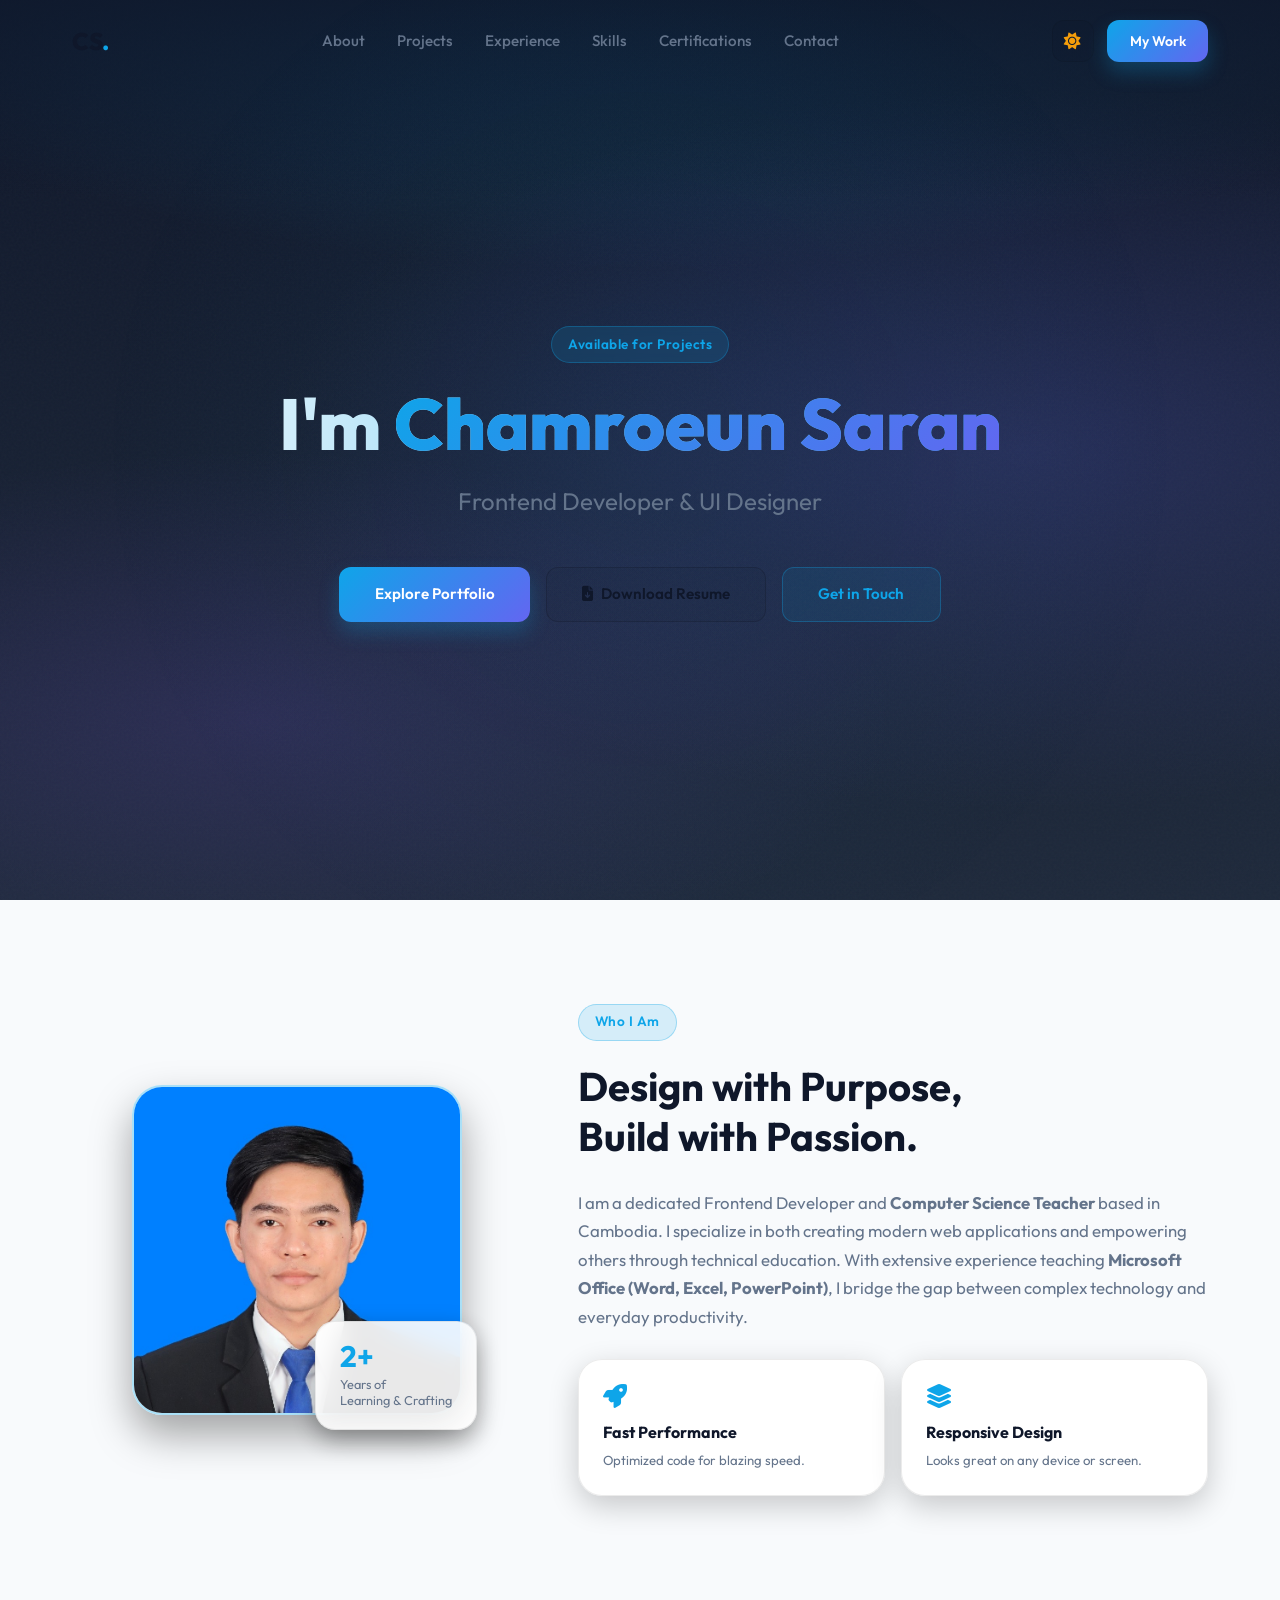
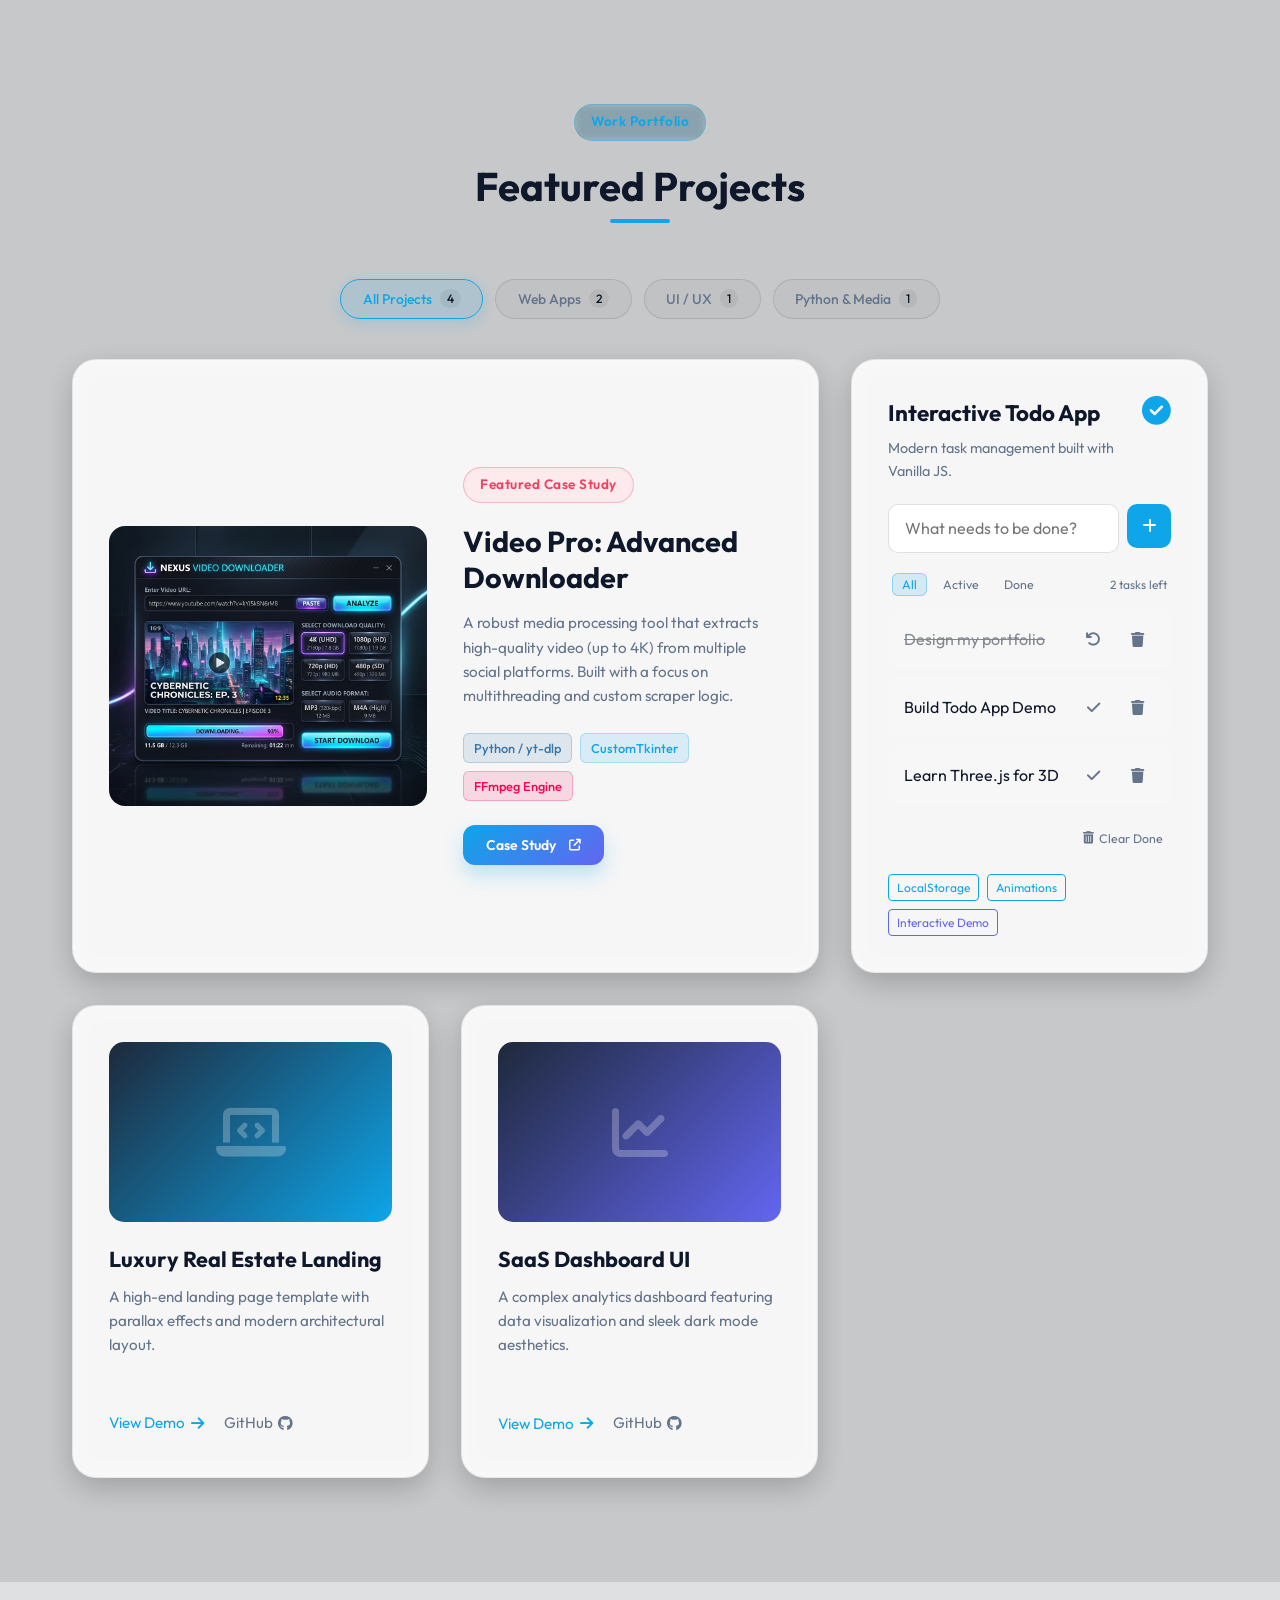
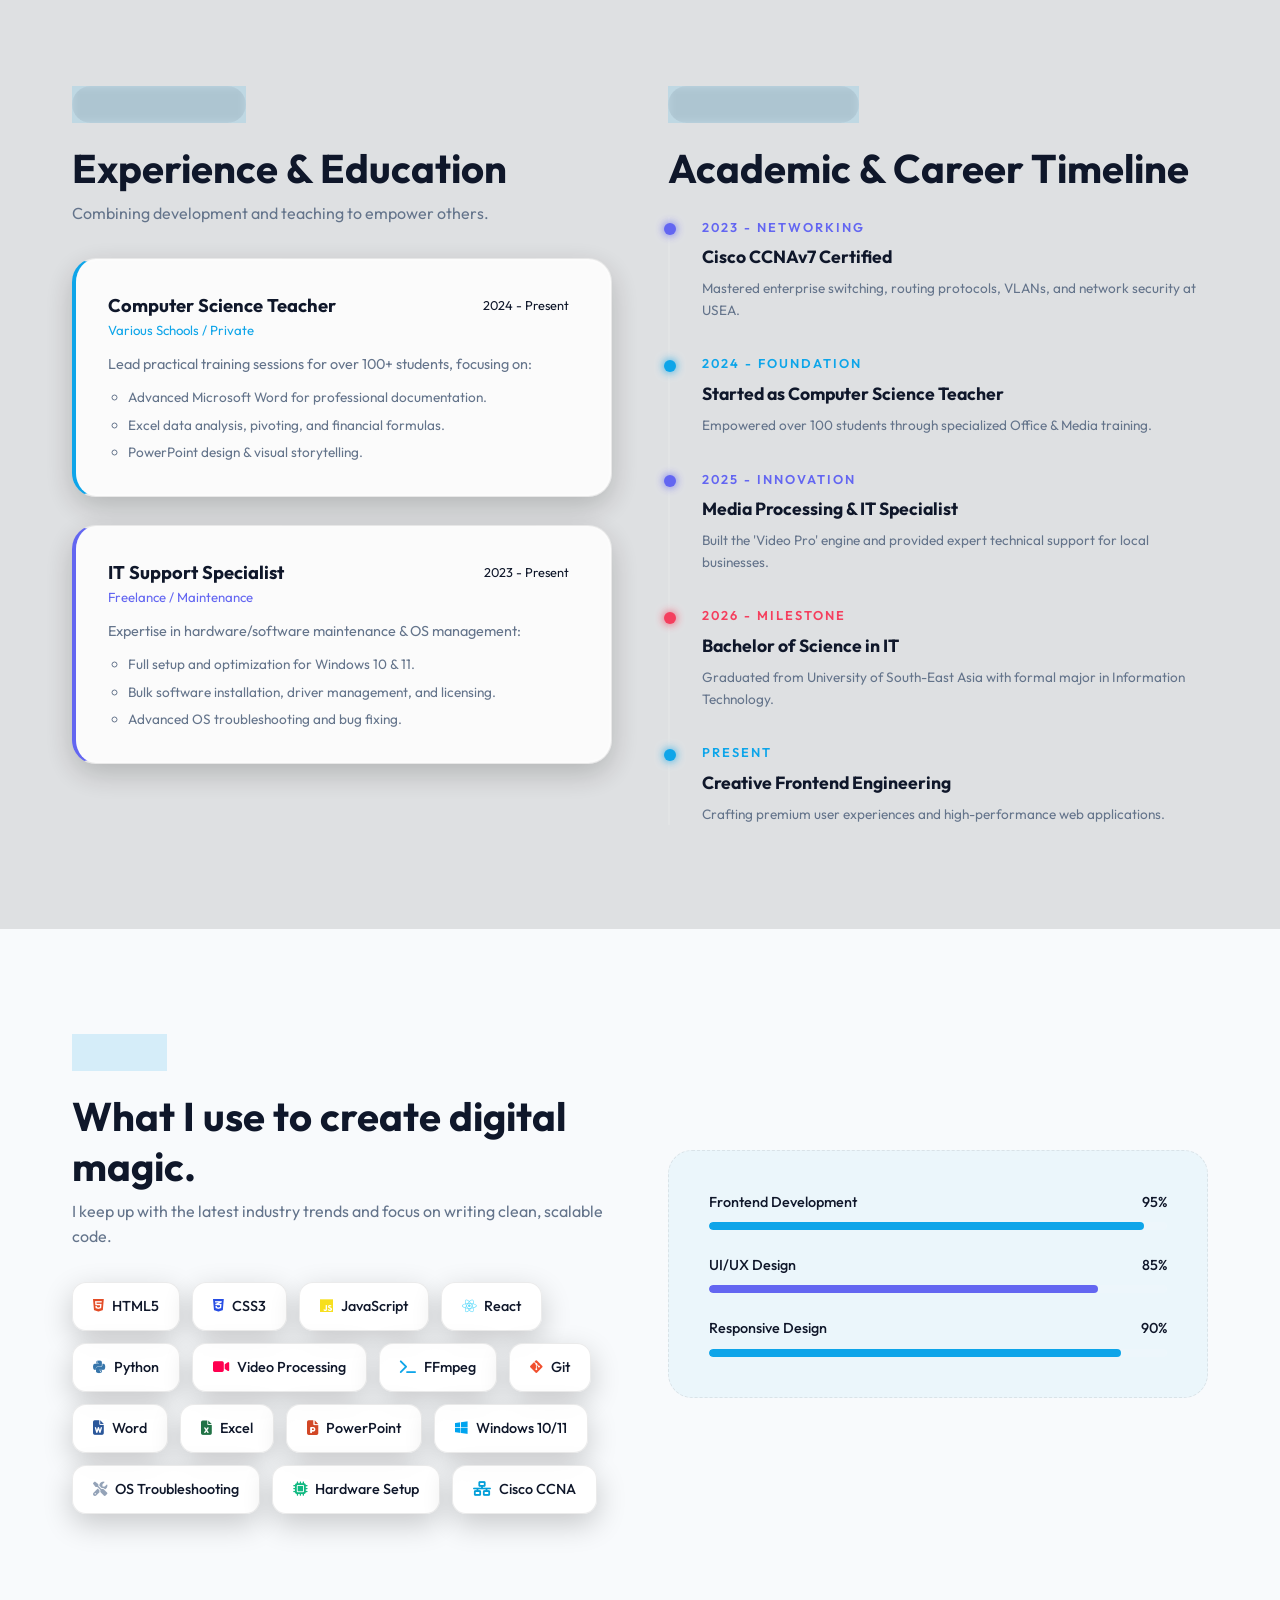
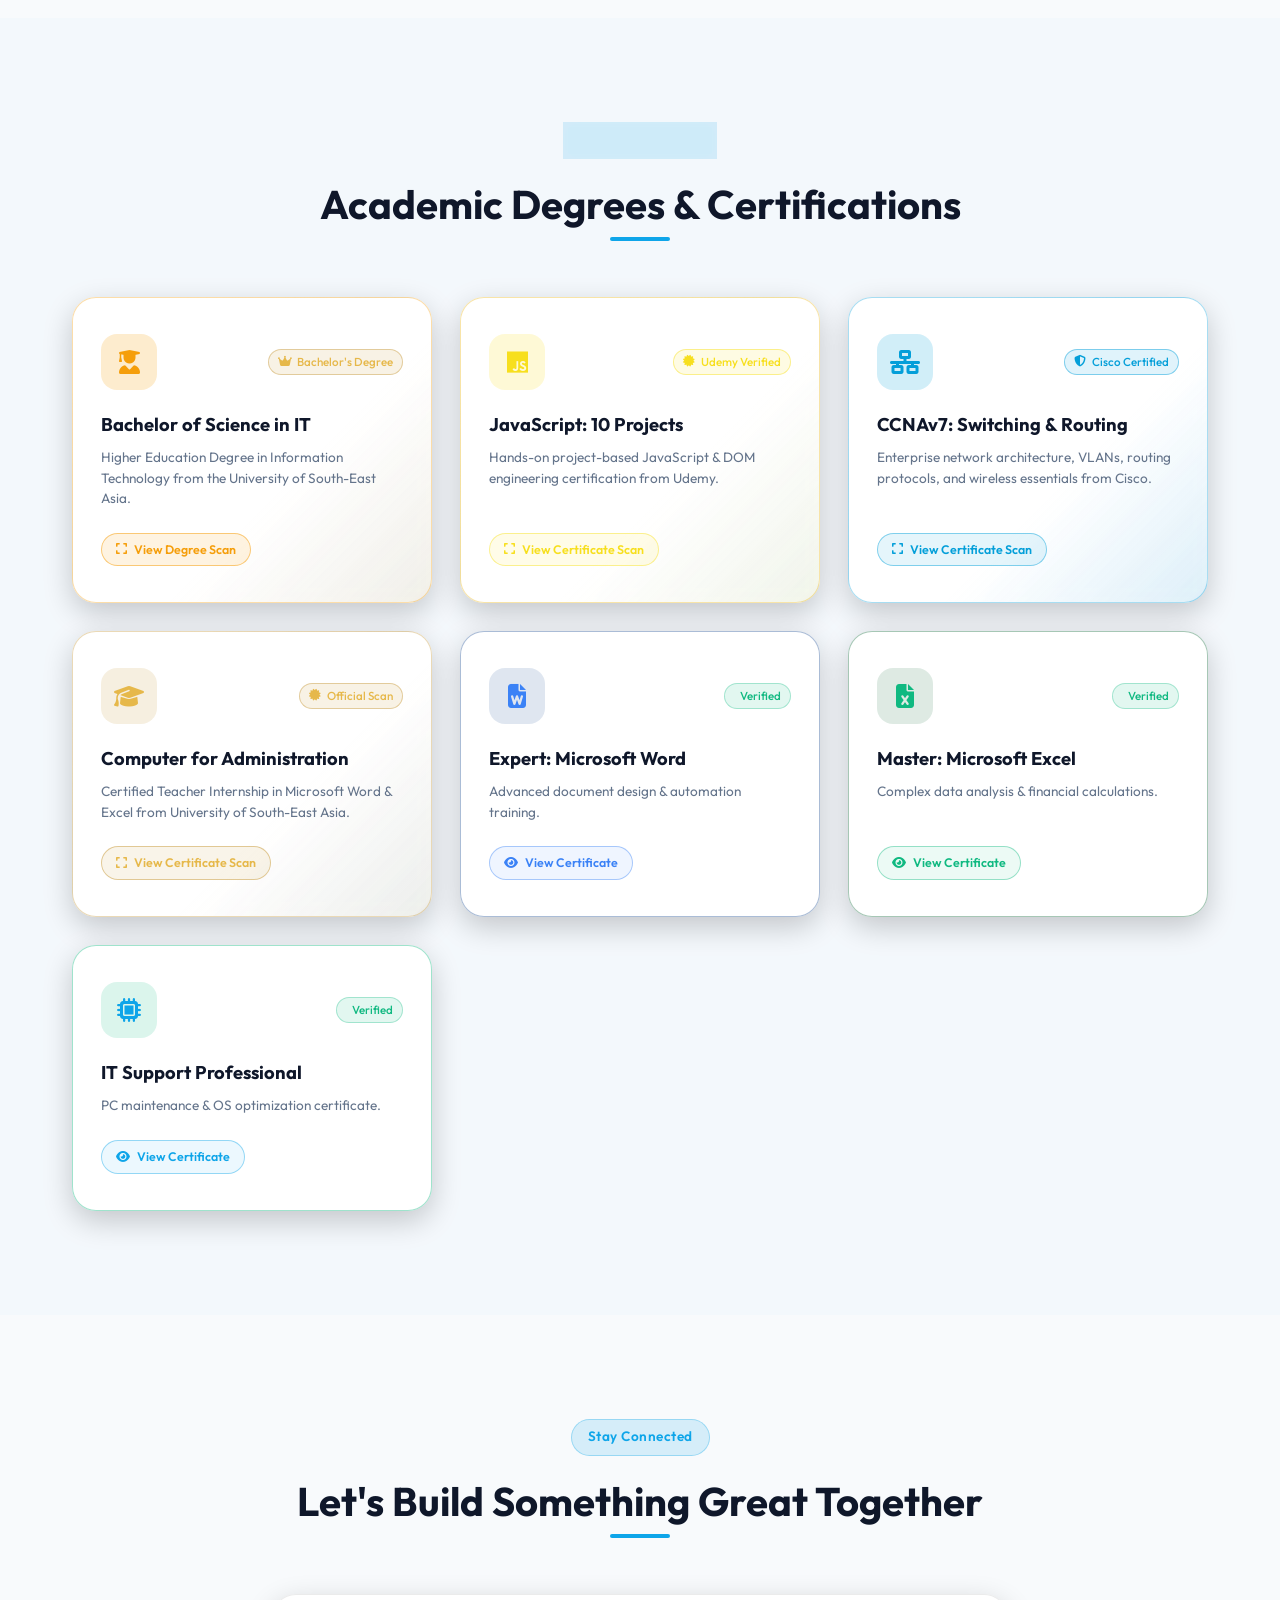
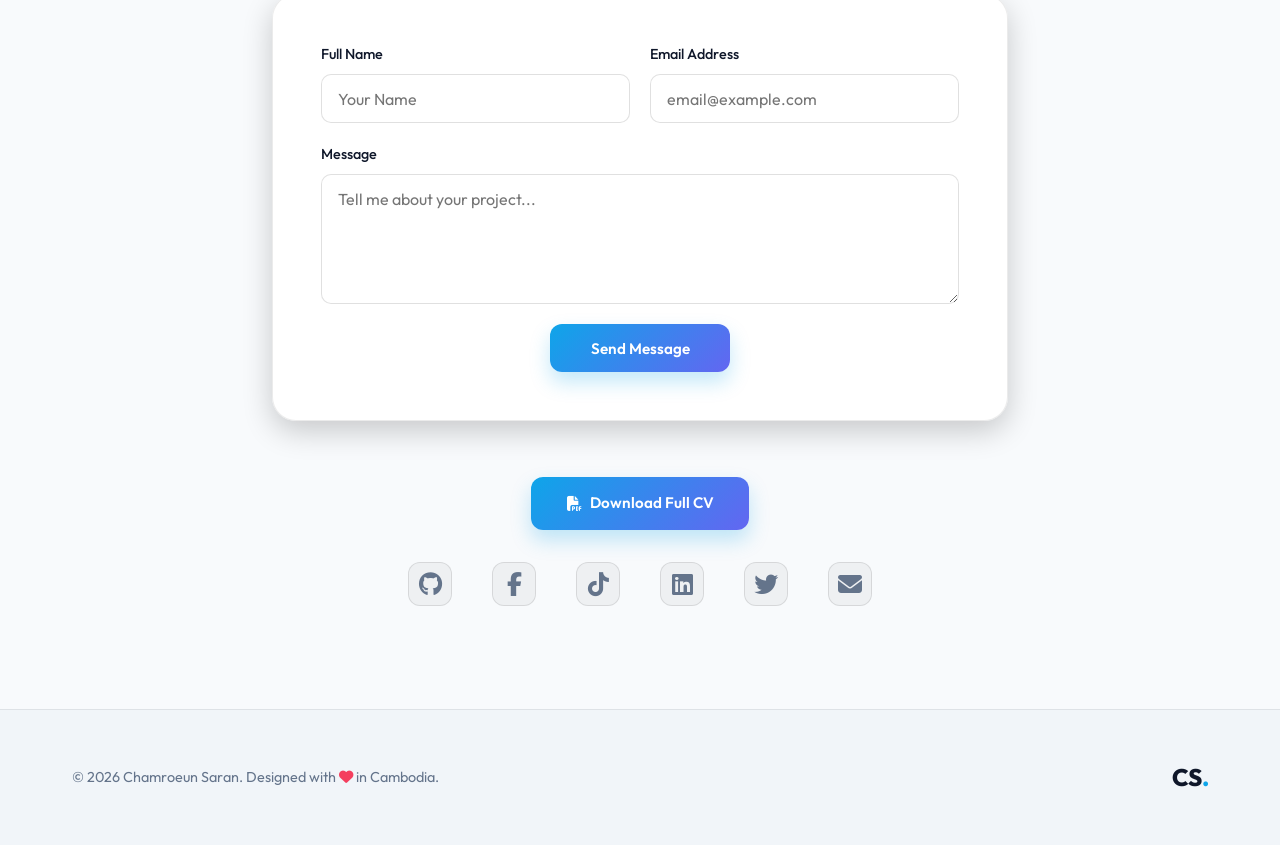
==== index.html @ 498621a0 "Add TikTok profile link and brand neon hover effects" ====
<!DOCTYPE html>
<html lang="en">
<head>
  <meta charset="UTF-8">
  <meta name="viewport" content="width=device-width, initial-scale=1.0, viewport-fit=cover">
  <title>Chamroeun Saran | Portfolio & Creative Developer</title>
  <meta name="description" content="Portfolio of Chamroeun Saran, a creative frontend developer specializing in modern web design and interactive experiences.">
  
  <!-- Font -->
  <link rel="preconnect" href="https://fonts.googleapis.com">
  <link rel="preconnect" href="https://fonts.gstatic.com" crossorigin>
  <link href="https://fonts.googleapis.com/css2?family=Outfit:wght@300;400;500;600;700;800&display=swap" rel="stylesheet">
  
  <!-- Icons -->
  <link rel="stylesheet" href="https://cdnjs.cloudflare.com/ajax/libs/font-awesome/6.5.1/css/all.min.css">
  
  <!-- Custom Styles -->
  <link rel="stylesheet" href="assets/css/index.css">
</head>
<body>

  <!-- NAVIGATION -->
  <nav id="navbar">
    <div class="container nav-content">
      <a href="#" class="logo">CS<span class="text-primary">.</span></a>
      <div class="nav-links" id="nav-links">
        <a href="#about" class="nav-item">About</a>
        <a href="#projects" class="nav-item">Projects</a>
        <a href="#experience" class="nav-item">Experience</a>
        <a href="#skills" class="nav-item">Skills</a>
        <a href="#certifications" class="nav-item">Certifications</a>
        <a href="#contact" class="nav-item">Contact</a>
        <a href="#projects" class="btn-primary mobile-cta-btn">My Work</a>
      </div>
      <div class="nav-actions">
        <button class="theme-toggle" id="theme-toggle" aria-label="Toggle light or dark theme" title="Toggle theme">
          <i class="fas fa-moon" id="theme-icon"></i>
        </button>
        <a href="#projects" class="btn-primary desktop-cta-btn">My Work</a>
        <button class="menu-toggle" id="menu-toggle" aria-label="Toggle navigation menu" aria-expanded="false">
          <span class="hamburger-line"></span>
          <span class="hamburger-line"></span>
          <span class="hamburger-line"></span>
        </button>
      </div>
    </div>
  </nav>
  <div class="nav-backdrop" id="nav-backdrop"></div>

  <!-- HERO SECTION -->
  <header id="home">
    <div class="hero-bg"></div>
    <div class="container hero-content">
      <span class="badge">Available for Projects</span>
      <h1>I'm <span class="gradient-text">Chamroeun Saran</span></h1>
      <p class="typing-text">Frontend Developer & <span id="changing-text">UI Designer</span></p>
      <div class="hero-buttons">
        <a href="#projects" class="btn-primary">Explore Portfolio</a>
        <a href="assets/docs/resume.pdf" download class="btn-primary btn-outline"><i class="fas fa-file-download"></i> Download Resume</a>
        <a href="#contact" class="btn-primary btn-ghost">Get in Touch</a>
      </div>
    </div>
  </header>

  <!-- ABOUT SECTION -->
  <section id="about" class="section">
    <div class="container about-grid">
      <div class="about-avatar-wrap">
        <div class="avatar-card">
          <img src="assets/images/profile/profile_avatar.jpg" alt="Chamroeun Saran - Creative Frontend Developer" class="avatar-img" onerror="this.src='assets/images/profile/profile_avatar.png'; this.onerror=function(){this.style.display='none'; document.getElementById('initials-fallback').style.display='flex';};">
          <div id="initials-fallback" class="avatar initials-avatar" style="display: none;">CS</div>
        </div>
        <div class="about-stat-badge">
            <h4 class="counter" data-target="2">2+</h4>
            <p>Years of<br>Learning & Crafting</p>
        </div>
      </div>
      <div class="about-info">
        <span class="badge">Who I Am</span>
        <h2 class="section-title section-title-left">Design with Purpose,<br>Build with Passion.</h2>
        <p class="about-desc">
          I am a dedicated Frontend Developer and <strong>Computer Science Teacher</strong> based in Cambodia. I specialize in both creating modern web applications and empowering others through technical education. With extensive experience teaching <strong>Microsoft Office (Word, Excel, PowerPoint)</strong>, I bridge the gap between complex technology and everyday productivity.
        </p>
        <div class="about-features-grid">
           <div class="glass-card feature-card">
              <i class="fas fa-rocket"></i>
              <h4>Fast Performance</h4>
              <p>Optimized code for blazing speed.</p>
           </div>
           <div class="glass-card feature-card">
              <i class="fas fa-layer-group"></i>
              <h4>Responsive Design</h4>
              <p>Looks great on any device or screen.</p>
           </div>
        </div>
      </div>
    </div>
  </section>

  <!-- PROJECTS SECTION -->
  <section id="projects" class="section section-dark">
    <div class="container">
      <div class="section-header">
        <span class="badge">Work Portfolio</span>
        <h2 class="section-title">Featured Projects</h2>
        <div class="section-line"></div>
      </div>

      <!-- Project Category Filters -->
      <div class="project-filters">
        <button class="filter-btn active" data-filter="all">All Projects <span class="filter-count">4</span></button>
        <button class="filter-btn" data-filter="web">Web Apps <span class="filter-count">2</span></button>
        <button class="filter-btn" data-filter="ui">UI / UX <span class="filter-count">1</span></button>
        <button class="filter-btn" data-filter="python">Python & Media <span class="filter-count">1</span></button>
      </div>
      
      <div class="grid" id="projects-grid">
        <!-- Video Downloader Project (FEATURED) -->
        <div class="glass-card featured-project" data-category="python">
          <div class="featured-project-img">
             <img src="assets/images/projects/video_downloader_mockup_1775306873596.png" alt="Video Pro Downloader Mockup">
          </div>
          <div class="featured-project-content">
            <span class="badge badge-case-study">Featured Case Study</span>
            <h3>Video Pro: Advanced Downloader</h3>
            <p class="project-desc">A robust media processing tool that extracts high-quality video (up to 4K) from multiple social platforms. Built with a focus on multithreading and custom scraper logic.</p>
            <div class="project-tags">
              <span class="tag tag-python">Python / yt-dlp</span>
              <span class="tag tag-ui">CustomTkinter</span>
              <span class="tag tag-ffmpeg">FFmpeg Engine</span>
            </div>
            <button class="btn-primary btn-sm open-modal-btn" data-modal="video-pro-modal">
              Case Study <i class="fas fa-arrow-up-right-from-square" style="font-size: 0.75rem; margin-left: 0.35rem;"></i>
            </button>
          </div>
        </div>

        <!-- Interactive Todo Project -->
        <div class="glass-card" id="todo-app-card" data-category="web">
          <div style="display: flex; justify-content: space-between; align-items: flex-start; margin-bottom: 1.25rem; gap: 1rem;">
            <div>
              <h3 style="font-size: 1.4rem; margin-bottom: 0.35rem;">Interactive Todo App</h3>
              <p style="color: var(--text-muted); font-size: 0.9rem;">Modern task management built with Vanilla JS.</p>
            </div>
            <i class="fas fa-check-circle" style="font-size: 1.8rem; color: var(--primary); flex-shrink: 0;"></i>
          </div>
          
          <!-- Todo App Internal -->
          <div class="todo-container">
            <div class="todo-header">
              <input type="text" id="todo-input" class="todo-input" placeholder="What needs to be done?">
              <button id="todo-add" class="todo-add" aria-label="Add task"><i class="fas fa-plus"></i></button>
            </div>
            
            <!-- Todo Filter Pills & Count -->
            <div class="todo-filter-bar">
              <div class="todo-filter-pills">
                <button class="todo-filter-btn active" data-todo-filter="all">All</button>
                <button class="todo-filter-btn" data-todo-filter="active">Active</button>
                <button class="todo-filter-btn" data-todo-filter="completed">Done</button>
              </div>
              <span id="todo-count" class="todo-count">0 left</span>
            </div>

            <ul id="todo-list" class="todo-list">
              <!-- JS will populate -->
            </ul>

            <div class="todo-footer">
              <button id="todo-clear-completed" class="todo-clear-btn" aria-label="Clear completed tasks">
                <i class="fas fa-trash-can"></i> Clear Done
              </button>
            </div>
          </div>
          
          <div style="margin-top: 1.5rem; display: flex; gap: 0.5rem; flex-wrap: wrap;">
            <span style="font-size: 0.75rem; color: var(--primary); border: 1px solid var(--primary); padding: 3px 8px; border-radius: 4px;">LocalStorage</span>
            <span style="font-size: 0.75rem; color: var(--primary); border: 1px solid var(--primary); padding: 3px 8px; border-radius: 4px;">Animations</span>
            <span style="font-size: 0.75rem; color: var(--secondary); border: 1px solid var(--secondary); padding: 3px 8px; border-radius: 4px;">Interactive Demo</span>
          </div>
        </div>

        <!-- Static Landing Page Project -->
        <div class="glass-card project-card" data-category="web">
          <div class="project-card-banner" style="background: linear-gradient(135deg, #1e293b, #0ea5e9);">
             <i class="fas fa-laptop-code"></i>
          </div>
          <h3>Luxury Real Estate Landing</h3>
          <p class="project-desc" style="flex-grow: 1;">A high-end landing page template with parallax effects and modern architectural layout.</p>
          <div class="project-card-actions">
            <a href="real-estate.html" class="todo-btn" style="color: var(--primary);">View Demo <i class="fas fa-arrow-right" style="margin-left: 0.35rem;"></i></a>
            <a href="https://github.com/Chamroeun12" target="_blank" class="todo-btn">GitHub <i class="fab fa-github" style="margin-left: 0.35rem;"></i></a>
          </div>
        </div>

        <!-- SaaS Dashboard UI Project -->
        <div class="glass-card project-card" data-category="ui">
          <div class="project-card-banner" style="background: linear-gradient(135deg, #1e293b, #6366f1);">
             <i class="fas fa-chart-line"></i>
          </div>
          <h3>SaaS Dashboard UI</h3>
          <p class="project-desc" style="flex-grow: 1;">A complex analytics dashboard featuring data visualization and sleek dark mode aesthetics.</p>
          <div class="project-card-actions">
            <button class="todo-btn open-modal-btn" data-modal="saas-modal" style="color: var(--primary);">View Demo <i class="fas fa-arrow-right" style="margin-left: 0.35rem;"></i></button>
            <a href="https://github.com/Chamroeun12" target="_blank" class="todo-btn">GitHub <i class="fab fa-github" style="margin-left: 0.35rem;"></i></a>
          </div>
        </div>
      </div>
    </div>
  </section>

  <!-- EXPERIENCE & EDUCATION SECTION -->
  <section id="experience" class="section section-tinted">
    <div class="container">
      <div class="two-col-grid">
        <div>
           <span class="badge">Professional Journey</span>
           <h2 class="section-title section-title-left">Experience & Education</h2>
           <p class="section-subtitle">Combining development and teaching to empower others.</p>
           
           <div class="experience-list">
              <div class="glass-card exp-card exp-card-primary">
                 <div class="exp-header">
                    <div>
                       <h4>Computer Science Teacher</h4>
                       <span class="exp-role">Various Schools / Private </span>
                    </div>
                    <span class="exp-date">2024 - Present</span>
                 </div>
                 <p class="exp-desc">
                    Lead practical training sessions for over 100+ students, focusing on:
                 </p>
                 <ul class="exp-bullets">
                    <li>Advanced Microsoft Word for professional documentation.</li>
                    <li>Excel data analysis, pivoting, and financial formulas.</li>
                    <li>PowerPoint design & visual storytelling.</li>
                 </ul>
              </div>

              <div class="glass-card exp-card exp-card-secondary">
                 <div class="exp-header">
                    <div>
                       <h4>IT Support Specialist</h4>
                       <span class="exp-role role-secondary">Freelance / Maintenance</span>
                    </div>
                    <span class="exp-date">2023 - Present</span>
                 </div>
                 <p class="exp-desc">
                    Expertise in hardware/software maintenance & OS management:
                 </p>
                 <ul class="exp-bullets">
                    <li>Full setup and optimization for Windows 10 & 11.</li>
                    <li>Bulk software installation, driver management, and licensing.</li>
                    <li>Advanced OS troubleshooting and bug fixing.</li>
                 </ul>
              </div>
           </div>
        </div>
        
        <div>
           <span class="badge">Professional Milestones</span>
           <h2 class="section-title section-title-left">Academic & Career Timeline</h2>
           
           <div class="timeline">
              <div class="timeline-item">
                 <div class="timeline-dot dot-secondary"></div>
                 <h4 class="timeline-year text-secondary">2023 - Networking</h4>
                 <h3>Cisco CCNAv7 Certified</h3>
                 <p>Mastered enterprise switching, routing protocols, VLANs, and network security at USEA.</p>
              </div>
              
              <div class="timeline-item">
                 <div class="timeline-dot dot-primary"></div>
                 <h4 class="timeline-year text-primary">2024 - Foundation</h4>
                 <h3>Started as Computer Science Teacher</h3>
                 <p>Empowered over 100 students through specialized Office & Media training.</p>
              </div>
              
              <div class="timeline-item">
                 <div class="timeline-dot dot-secondary"></div>
                 <h4 class="timeline-year text-secondary">2025 - Innovation</h4>
                 <h3>Media Processing & IT Specialist</h3>
                 <p>Built the 'Video Pro' engine and provided expert technical support for local businesses.</p>
              </div>

              <div class="timeline-item">
                 <div class="timeline-dot dot-accent"></div>
                 <h4 class="timeline-year text-accent">2026 - Milestone</h4>
                 <h3>Bachelor of Science in IT</h3>
                 <p>Graduated from University of South-East Asia with formal major in Information Technology.</p>
              </div>

              <div class="timeline-item">
                 <div class="timeline-dot dot-primary"></div>
                 <h4 class="timeline-year text-primary">Present</h4>
                 <h3>Creative Frontend Engineering</h3>
                 <p>Crafting premium user experiences and high-performance web applications.</p>
              </div>
           </div>
        </div>
      </div>
    </div>
  </section>

  <!-- SKILLS SECTION -->
  <section id="skills" class="section">
    <div class="container">
      <div class="two-col-grid align-center">
        <div>
          <span class="badge">My Stack</span>
          <h2 class="section-title section-title-left">What I use to create digital magic.</h2>
          <p class="section-subtitle">I keep up with the latest industry trends and focus on writing clean, scalable code.</p>
          <div class="skills-tags-wrap">
            <div class="glass-card skill-tag"><i class="fab fa-html5" style="color: #e34c26;"></i> HTML5</div>
            <div class="glass-card skill-tag"><i class="fab fa-css3-alt" style="color: #264de4;"></i> CSS3</div>
            <div class="glass-card skill-tag"><i class="fab fa-js" style="color: #f7df1e;"></i> JavaScript</div>
            <div class="glass-card skill-tag"><i class="fab fa-react" style="color: #61dbfb;"></i> React</div>
            <div class="glass-card skill-tag"><i class="fab fa-python" style="color: #3776ab;"></i> Python</div>
            <div class="glass-card skill-tag"><i class="fas fa-video" style="color: #ff0050;"></i> Video Processing</div>
            <div class="glass-card skill-tag"><i class="fas fa-terminal" style="color: #0ea5e9;"></i> FFmpeg</div>
            <div class="glass-card skill-tag"><i class="fab fa-git-alt" style="color: #f1502f;"></i> Git</div>
            <div class="glass-card skill-tag"><i class="fas fa-file-word" style="color: #2b579a;"></i> Word</div>
            <div class="glass-card skill-tag"><i class="fas fa-file-excel" style="color: #217346;"></i> Excel</div>
            <div class="glass-card skill-tag"><i class="fas fa-file-powerpoint" style="color: #d24726;"></i> PowerPoint</div>
            <div class="glass-card skill-tag"><i class="fab fa-windows" style="color: #00a4ef;"></i> Windows 10/11</div>
            <div class="glass-card skill-tag"><i class="fas fa-tools" style="color: #94a3b8;"></i> OS Troubleshooting</div>
            <div class="glass-card skill-tag"><i class="fas fa-microchip" style="color: #10b981;"></i> Hardware Setup</div>
            <div class="glass-card skill-tag"><i class="fas fa-network-wired" style="color: #049fd9;"></i> Cisco CCNA</div>
          </div>
        </div>
        <div class="skills-progress-card" id="skills-bars">
            <div class="skill-bar-item">
                <div class="skill-bar-labels">
                    <span>Frontend Development</span>
                    <span class="skill-number">95%</span>
                </div>
                <div class="skill-progress-track">
                    <div class="skill-progress-fill" data-percent="95" style="width: 0%; background: var(--primary);"></div>
                </div>
            </div>
            <div class="skill-bar-item">
                <div class="skill-bar-labels">
                    <span>UI/UX Design</span>
                    <span class="skill-number">85%</span>
                </div>
                <div class="skill-progress-track">
                    <div class="skill-progress-fill" data-percent="85" style="width: 0%; background: var(--secondary);"></div>
                </div>
            </div>
            <div class="skill-bar-item">
                <div class="skill-bar-labels">
                    <span>Responsive Design</span>
                    <span class="skill-number">90%</span>
                </div>
                <div class="skill-progress-track">
                    <div class="skill-progress-fill" data-percent="90" style="width: 0%; background: var(--primary);"></div>
                </div>
            </div>
        </div>
      </div>
    </div>
  </section>

  <!-- CERTIFICATIONS SECTION -->
  <section id="certifications" class="section section-light-tint">
    <div class="container">
      <div class="section-header">
        <span class="badge">Verified Authority</span>
        <h2 class="section-title">Academic Degrees & Certifications</h2>
        <div class="section-line"></div>
      </div>
      
      <div class="certifications-grid">
        <!-- Bachelor's Degree in Information Technology (Featured Academic Degree) -->
        <div class="glass-card cert-card cert-card-bachelor" role="button" tabindex="0" 
             data-cert-id="USEA-BSC-IT-2026-6397"
             data-cert-title="Bachelor of Science in Information Technology"
             data-cert-category="University of South-East Asia (USEA)"
             data-cert-issuer="University of South-East Asia (President: Dr. Mean Sothy)"
             data-cert-date="Conferred March 9, 2026"
             data-cert-desc="Official Bachelor's Degree diploma certifying successful completion of the academic requirements for the Bachelor of Science in Information Technology (B.Sc. IT) at the University of South-East Asia."
             data-cert-skills="Computer Science, Software Engineering, Database Architecture, Web Engineering, Network Infrastructure, Information Security"
             data-cert-color="#f59e0b"
             data-cert-img="assets/images/certificates/Bachelor_Degree_Certificate.jpg"
             data-cert-pdf="assets/docs/certificates/Bachelor_Degree_Certificate.pdf"
             aria-label="View Bachelor of Science in Information Technology Degree details">
           <div class="cert-card-top">
             <div class="cert-icon-wrap icon-bachelor">
                <i class="fas fa-user-graduate"></i>
             </div>
             <span class="cert-verified-pill pill-gold"><i class="fas fa-crown"></i> Bachelor's Degree</span>
           </div>
           <h4>Bachelor of Science in IT</h4>
           <p>Higher Education Degree in Information Technology from the University of South-East Asia.</p>
           <div class="cert-action-bar">
             <span class="cert-badge badge-bachelor"><i class="fas fa-expand"></i> View Degree Scan</span>
           </div>
        </div>

        <!-- JavaScript 10 Projects (Official Udemy Certificate) -->
        <div class="glass-card cert-card cert-card-js" role="button" tabindex="0" 
             data-cert-id="UC-9628c601-a3ee-44ff-b6a1-2d25d852f4fe"
             data-cert-title="JavaScript 10 Projects in 10 Days"
             data-cert-category="Udemy Verified Certification"
             data-cert-issuer="Udemy &bull; Instructor: Ram Din"
             data-cert-date="November 25, 2025"
             data-cert-desc="Official Certificate of Completion awarded to Chamroeun Saran for successfully completing the 'JavaScript 10 Projects in 10 Days Course for Beginners'. Demonstrated practical competence in modern JavaScript syntax, DOM manipulation, interactive event flows, asynchronous programming, and building real-world dynamic web applications."
             data-cert-skills="JavaScript (ES6+), DOM Manipulation, Event Listeners, Web APIs, Dynamic UI Components, Asynchronous JS, Algorithmic Thinking"
             data-cert-color="#f7df1e"
             data-cert-img="assets/images/certificates/JavaScript_Certificate.jpg"
             data-cert-pdf="assets/docs/certificates/JavaScript_Certificate.pdf"
             aria-label="View JavaScript Certificate details">
           <div class="cert-card-top">
             <div class="cert-icon-wrap icon-js">
                <i class="fab fa-js"></i>
             </div>
             <span class="cert-verified-pill pill-js"><i class="fas fa-certificate"></i> Udemy Verified</span>
           </div>
           <h4>JavaScript: 10 Projects</h4>
           <p>Hands-on project-based JavaScript & DOM engineering certification from Udemy.</p>
           <div class="cert-action-bar">
             <span class="cert-badge badge-js"><i class="fas fa-expand"></i> View Certificate Scan</span>
           </div>
        </div>

        <!-- Cisco CCNAv7 (Official Cisco Networking Academy) -->
        <div class="glass-card cert-card cert-card-cisco" role="button" tabindex="0" 
             data-cert-id="CISCO-CCNA7-2023-0606"
             data-cert-title="CCNAv7: Switching, Routing & Wireless Essentials"
             data-cert-category="Cisco Networking Academy"
             data-cert-issuer="Cisco Networking Academy &bull; University of South-East Asia (Instructor: Sokonthea EAN)"
             data-cert-date="June 6, 2023"
             data-cert-desc="Official Cisco Networking Academy Certificate of Course Completion awarded to Saran Chamroeun for proficiently configuring VLANs, inter-VLAN routing, STP, EtherChannel redundancy, dynamic and static IPv4/IPv6 routing, WLANs via Wireless LAN Controllers (WLC), and switch security mitigation protocols."
             data-cert-skills="Cisco Networking, VLANs & Trunking, Inter-VLAN Routing, STP & EtherChannel, IPv4/IPv6 Routing, Wireless LAN (WLC), Switch Security"
             data-cert-color="#049fd9"
             data-cert-img="assets/images/certificates/CCNAv7_Certificate.jpg"
             data-cert-pdf="assets/docs/certificates/CCNAv7_Certificate.pdf"
             aria-label="View Cisco CCNAv7 Certificate details">
           <div class="cert-card-top">
             <div class="cert-icon-wrap icon-cisco">
                <i class="fas fa-network-wired"></i>
             </div>
             <span class="cert-verified-pill pill-cisco"><i class="fas fa-shield-alt"></i> Cisco Certified</span>
           </div>
           <h4>CCNAv7: Switching & Routing</h4>
           <p>Enterprise network architecture, VLANs, routing protocols, and wireless essentials from Cisco.</p>
           <div class="cert-action-bar">
             <span class="cert-badge badge-cisco"><i class="fas fa-expand"></i> View Certificate Scan</span>
           </div>
        </div>

        <!-- Computer for Administration (Official USEA Certificate) -->
        <div class="glass-card cert-card cert-card-admin" role="button" tabindex="0" 
             data-cert-id="USEA-ADM-2026-0502"
             data-cert-title="Computer for Administration (Word & Excel)"
             data-cert-category="University of South-East Asia"
             data-cert-issuer="University of South-East Asia (Siem Reap, Cambodia)"
             data-cert-date="October 6, 2025 – March 31, 2026"
             data-cert-desc="Official Certificate of Internship awarded for successfully completing an academic teaching appointment instructing the 'Extra Computer for Administration Course (Microsoft Word & Microsoft Excel)' at University of South-East Asia."
             data-cert-skills="Microsoft Word, Microsoft Excel, Curriculum Instruction, Corporate Document Architecture, Data Modeling, Administrative Systems"
             data-cert-color="#c3922e"
             data-cert-img="assets/images/certificates/Computer_for_Administration_Certificate.jpg"
             data-cert-pdf="assets/docs/certificates/Computer_for_Administration_Certificate.pdf"
             aria-label="View Computer for Administration Certificate details">
           <div class="cert-card-top">
             <div class="cert-icon-wrap icon-admin">
                <i class="fas fa-graduation-cap"></i>
             </div>
             <span class="cert-verified-pill pill-gold"><i class="fas fa-certificate"></i> Official Scan</span>
           </div>
           <h4>Computer for Administration</h4>
           <p>Certified Teacher Internship in Microsoft Word & Excel from University of South-East Asia.</p>
           <div class="cert-action-bar">
             <span class="cert-badge badge-admin"><i class="fas fa-expand"></i> View Certificate Scan</span>
           </div>
        </div>

        <!-- Microsoft Word -->
        <div class="glass-card cert-card cert-card-word" role="button" tabindex="0" 
             data-cert-id="MOS-WD-2024-8192"
             data-cert-title="Expert: Microsoft Word"
             data-cert-category="Microsoft Office Specialist"
             data-cert-issuer="University of South-East Asia / Academic Training"
             data-cert-date="2025 - 2026"
             data-cert-desc="Recognized expertise in professional document architecture, multi-level styling, automated indexes, dynamic field codes, and corporate template design."
             data-cert-skills="Advanced Word Processing, Template Engineering, Styles Architecture, Mail Merge, Document Automation"
             data-cert-color="#2b579a"
             data-cert-img="assets/images/certificates/Computer_for_Administration_Certificate.jpg"
             data-cert-pdf="assets/docs/certificates/Computer_for_Administration_Certificate.pdf"
             aria-label="View Microsoft Word Certificate details">
           <div class="cert-card-top">
             <div class="cert-icon-wrap icon-word">
                <i class="fas fa-file-word"></i>
             </div>
             <span class="cert-verified-pill"><i class="fas fa-shield-check"></i> Verified</span>
           </div>
           <h4>Expert: Microsoft Word</h4>
           <p>Advanced document design & automation training.</p>
           <div class="cert-action-bar">
             <span class="cert-badge badge-word"><i class="fas fa-eye"></i> View Certificate</span>
           </div>
        </div>

        <!-- Microsoft Excel -->
        <div class="glass-card cert-card cert-card-excel" role="button" tabindex="0"
             data-cert-id="MOS-XL-2025-4710"
             data-cert-title="Master: Microsoft Excel"
             data-cert-category="Microsoft Office Specialist"
             data-cert-issuer="University of South-East Asia / Academic Training"
             data-cert-date="2025 - Present"
             data-cert-desc="Demonstrated mastery in large-scale data modeling, PivotTables, lookup functions (XLOOKUP/VLOOKUP), financial formulas, and interactive dashboard creation."
             data-cert-skills="Financial Formulas, Data Validation, PivotTables & Slicers, XLOOKUP, Data Modeling, Chart Design"
             data-cert-color="#217346"
             data-cert-img="assets/images/certificates/Computer_for_Administration_Certificate.jpg"
             data-cert-pdf="assets/docs/certificates/Computer_for_Administration_Certificate.pdf"
             aria-label="View Microsoft Excel Certificate details">
           <div class="cert-card-top">
             <div class="cert-icon-wrap icon-excel">
                <i class="fas fa-file-excel"></i>
             </div>
             <span class="cert-verified-pill"><i class="fas fa-shield-check"></i> Verified</span>
           </div>
           <h4>Master: Microsoft Excel</h4>
           <p>Complex data analysis & financial calculations.</p>
           <div class="cert-action-bar">
             <span class="cert-badge badge-excel"><i class="fas fa-eye"></i> View Certificate</span>
           </div>
        </div>

        <!-- IT Support -->
        <div class="glass-card cert-card cert-card-support" role="button" tabindex="0"
             data-cert-id="ITSP-HW-2025-9923"
             data-cert-title="IT Support Professional"
             data-cert-category="Hardware & Systems Engineering"
             data-cert-issuer="Professional IT Support & Maintenance Bureau"
             data-cert-date="2023 - Present"
             data-cert-desc="Comprehensive certification in hardware assembly, Windows 10/11 enterprise configuration, driver deployment, system repair, and performance tuning."
             data-cert-skills="Windows 10/11 Deployment, Hardware Troubleshooting, OS Diagnostics, Driver Configuration, Registry & Recovery"
             data-cert-color="#10b981"
             aria-label="View IT Support Certificate details">
           <div class="cert-card-top">
             <div class="cert-icon-wrap icon-support">
                <i class="fas fa-microchip"></i>
             </div>
             <span class="cert-verified-pill"><i class="fas fa-shield-check"></i> Verified</span>
           </div>
           <h4>IT Support Professional</h4>
           <p>PC maintenance & OS optimization certificate.</p>
           <div class="cert-action-bar">
             <span class="cert-badge badge-support"><i class="fas fa-eye"></i> View Certificate</span>
           </div>
        </div>
      </div>
    </div>
  </section>

  <!-- CONTACT SECTION -->
  <section id="contact" class="section">
    <div class="container contact-container">
      <div class="section-header">
        <span class="badge">Stay Connected</span>
        <h2 class="section-title">Let's Build Something Great Together</h2>
        <div class="section-line"></div>
      </div>
      
      <div class="glass-card contact-card">
        <!-- Form configured with Formspree Endpoint -->
        <form action="https://formspree.io/f/xbdpprvo" method="POST" class="contact-form" id="contact-form">
            <div class="form-row">
                <div class="form-group">
                    <label for="name">Full Name</label>
                    <input type="text" id="name" name="name" class="todo-input" placeholder="Your Name" required>
                </div>
                <div class="form-group">
                    <label for="email">Email Address</label>
                    <input type="email" id="email" name="_replyto" class="todo-input" placeholder="email@example.com" required>
                </div>
            </div>
            <div class="form-group">
                <label for="message">Message</label>
                <textarea id="message" name="message" class="todo-input textarea-input" rows="5" placeholder="Tell me about your project..." required></textarea>
            </div>
            <input type="hidden" name="_subject" value="New Portfolio Message!">
            <button type="submit" class="btn-primary contact-submit-btn" id="contact-submit-btn">
              <span class="btn-text">Send Message</span>
              <span class="btn-spinner" id="btn-spinner" style="display: none;"><i class="fas fa-spinner fa-spin"></i></span>
            </button>
        </form>
      </div>
      
      <div class="contact-footer-actions">
         <a href="assets/docs/resume.pdf" download class="btn-primary"><i class="fas fa-file-pdf"></i> Download Full CV</a>
         <div class="contact-socials">
            <a href="https://github.com/Chamroeun12" target="_blank" class="social-link" aria-label="GitHub"><i class="fab fa-github"></i></a>
            <a href="https://www.facebook.com/KroeunZ/" target="_blank" rel="noopener noreferrer" class="social-link" aria-label="Facebook"><i class="fab fa-facebook-f"></i></a>
            <a href="https://www.tiktok.com/@chamroeun_12" target="_blank" rel="noopener noreferrer" class="social-link" aria-label="TikTok"><i class="fab fa-tiktok"></i></a>
            <a href="#" class="social-link" aria-label="LinkedIn"><i class="fab fa-linkedin"></i></a>
            <a href="#" class="social-link" aria-label="Twitter"><i class="fab fa-twitter"></i></a>
            <a href="mailto:example@example.com" class="social-link" aria-label="Email"><i class="fas fa-envelope"></i></a>
         </div>
      </div>
    </div>
  </section>

  <!-- FOOTER -->
  <footer class="site-footer">
    <div class="container footer-content">
      <p class="footer-copy">&copy; 2026 Chamroeun Saran. Designed with <i class="fas fa-heart text-accent"></i> in Cambodia.</p>
      <div class="logo">CS<span class="text-primary">.</span></div>
    </div>
  </footer>

  <!-- BACK TO TOP BUTTON -->
  <button id="back-to-top" class="back-to-top" aria-label="Scroll back to top" title="Back to top">
    <i class="fas fa-chevron-up"></i>
  </button>

  <!-- TOAST NOTIFICATION -->
  <div id="toast" class="toast" role="status" aria-live="polite">
    <div class="toast-icon"><i class="fas fa-check-circle"></i></div>
    <div class="toast-content">
      <h5 id="toast-title">Success</h5>
      <p id="toast-message">Your message has been sent!</p>
    </div>
  </div>

  <!-- PROJECT MODAL 1: VIDEO PRO CASE STUDY -->
  <div class="modal-overlay" id="video-pro-modal" role="dialog" aria-modal="true" aria-labelledby="modal-video-title">
    <div class="modal-container glass-card">
      <button class="modal-close" aria-label="Close modal">&times;</button>
      <div class="modal-header">
        <span class="badge badge-case-study">Detailed Case Study</span>
        <h2 id="modal-video-title" class="modal-title">Video Pro: Advanced Media Downloader</h2>
        <p class="modal-subtitle">High-throughput desktop utility for lossless video stream acquisition.</p>
      </div>
      <div class="modal-body">
        <div class="modal-img-wrap">
          <img src="assets/images/projects/video_downloader_mockup_1775306873596.png" alt="Video Pro Downloader Interface">
        </div>
        <div class="modal-details-grid">
          <div>
            <h3>The Challenge</h3>
            <p>Most existing media downloaders are plagued with intrusive ads, telemetry, low download caps, or fail to merge separate high-bitrate video and audio streams beyond 1080p.</p>
          </div>
          <div>
            <h3>The Architecture</h3>
            <p>Engineered an async Python core leveraging yt-dlp scraper logic. Integrated FFmpeg for automatic post-processing, remuxing separate DASH audio/video streams into pristine MP4/MKV files.</p>
          </div>
        </div>
        <div class="modal-tech-stack">
          <h4>Key Technologies & Libraries</h4>
          <div class="project-tags">
            <span class="tag tag-python">Python 3.10</span>
            <span class="tag tag-ui">CustomTkinter</span>
            <span class="tag tag-ffmpeg">FFmpeg Binaries</span>
            <span class="tag tag-ui">Multithreading (Concurrent.futures)</span>
            <span class="tag tag-python">yt-dlp Core</span>
          </div>
        </div>
        <div class="modal-metrics">
          <div class="modal-metric-card">
            <h5>4K / 60 FPS</h5>
            <p>Maximum Supported Stream Quality</p>
          </div>
          <div class="modal-metric-card">
            <h5>5x Faster</h5>
            <p>Multi-threaded Chunk Downloads</p>
          </div>
          <div class="modal-metric-card">
            <h5>100% Free</h5>
            <p>Ad-Free Open Source Engine</p>
          </div>
        </div>
      </div>
    </div>
  </div>

  <!-- PROJECT MODAL 2: SAAS DASHBOARD DEMO -->
  <div class="modal-overlay" id="saas-modal" role="dialog" aria-modal="true" aria-labelledby="modal-saas-title">
    <div class="modal-container glass-card">
      <button class="modal-close" aria-label="Close modal">&times;</button>
      <div class="modal-header">
        <span class="badge">Interactive UI Showcase</span>
        <h2 id="modal-saas-title" class="modal-title">SaaS Analytics & Operations Hub</h2>
        <p class="modal-subtitle">Modern high-performance dashboard crafted with CSS Grid & Glassmorphism.</p>
      </div>
      <div class="modal-body">
        <!-- Interactive Simulated KPI Row -->
        <div class="modal-metrics">
          <div class="modal-metric-card">
            <span class="metric-label">ARR Growth</span>
            <h5 class="text-primary">$48,250</h5>
            <p class="metric-trend text-primary"><i class="fas fa-arrow-trend-up"></i> +24.5% vs last mo</p>
          </div>
          <div class="modal-metric-card">
            <span class="metric-label">Active Users</span>
            <h5 class="text-secondary">14,890</h5>
            <p class="metric-trend text-secondary"><i class="fas fa-arrow-trend-up"></i> +18.2% new signups</p>
          </div>
          <div class="modal-metric-card">
            <span class="metric-label">Retention Rate</span>
            <h5 class="text-accent">96.4%</h5>
            <p class="metric-trend text-accent"><i class="fas fa-shield-halved"></i> Industry Top 5%</p>
          </div>
        </div>

        <div class="modal-details-grid" style="margin-top: 1.5rem;">
          <div>
            <h3>Design System & Experience</h3>
            <p>Built with a modular card component system, responsive CSS subgrids, and custom CSS variables supporting dynamic theme toggles. Optimized for fast render times and zero external layout shifts.</p>
          </div>
          <div>
            <h3>Accessibility & Usability</h3>
            <p>WCAG 2.1 AA compliant color contrast, full keyboard navigation, screen reader aria attributes, and responsive adaptations across smartphone screens, tablets, and ultrawide monitors.</p>
          </div>
        </div>

        <div class="modal-tech-stack">
          <h4>Core UI Stack</h4>
          <div class="project-tags">
            <span class="tag tag-ui">Semantic HTML5</span>
            <span class="tag tag-ui">CSS3 Modern Grid & Flex</span>
            <span class="tag tag-python">Vanilla JavaScript (ES6+)</span>
            <span class="tag tag-ffmpeg">SVG Data Visuals</span>
          </div>
        </div>
      </div>
    </div>
  </div>

  <!-- CERTIFICATE LIGHTBOX MODAL -->
  <div class="modal-overlay cert-lightbox-overlay" id="cert-lightbox-modal" role="dialog" aria-modal="true" aria-labelledby="cert-lightbox-title">
    <div class="cert-lightbox-container glass-card">
      <button class="modal-close cert-lightbox-close" aria-label="Close certificate lightbox">&times;</button>
      
      <div class="cert-lightbox-body">
        <!-- Certificate Digital Display Card -->
        <div class="cert-diploma" id="cert-diploma">
          <div class="cert-diploma-border">
            <div class="cert-diploma-header">
              <div class="cert-diploma-watermark"><i class="fas fa-award"></i></div>
              <span class="cert-diploma-category" id="cert-lightbox-category">CERTIFICATE OF ACHIEVEMENT</span>
              <h2 class="cert-diploma-title" id="cert-lightbox-title">Expert: Microsoft Word</h2>
              <p class="cert-diploma-awarded-to">PROUDLY PRESENTED TO</p>
              <h3 class="cert-diploma-recipient">Chamroeun Saran</h3>
              <p class="cert-diploma-desc" id="cert-lightbox-desc">
                For demonstrating exceptional proficiency and practical mastery in document design and technical instruction.
              </p>
            </div>

            <div class="cert-diploma-skills" id="cert-lightbox-skills-wrap">
              <!-- Dynamically populated skills badges -->
            </div>

            <div class="cert-diploma-footer">
              <div class="cert-diploma-meta">
                <span class="cert-meta-label">Credential ID</span>
                <span class="cert-meta-val" id="cert-lightbox-id">MOS-WD-2024-8192</span>
              </div>
              <div class="cert-diploma-seal">
                <div class="cert-seal-badge">
                  <i class="fas fa-certificate"></i>
                  <span>VERIFIED</span>
                </div>
              </div>
              <div class="cert-diploma-meta text-right">
                <span class="cert-meta-label">Issued By</span>
                <span class="cert-meta-val" id="cert-lightbox-issuer">Microsoft Academic Authority</span>
              </div>
            </div>
          </div>
        </div>

        <!-- Optional image slot (for when user drops in a real scanned image file) -->
        <div class="cert-image-preview" id="cert-image-preview" style="display: none;">
          <img id="cert-lightbox-custom-img" src="" alt="Certificate Preview">
        </div>

        <!-- Certificate Sidebar / Info Panel -->
        <div class="cert-lightbox-sidebar">
          <div class="cert-status-badge">
            <i class="fas fa-check-circle text-primary"></i> Credential Verified Authentic
          </div>
          <div class="cert-lightbox-actions">
            <a href="assets/docs/certificates/Computer_for_Administration_Certificate.pdf" download="Computer_for_Administration_Certificate.pdf" class="btn-primary btn-sm" id="cert-download-btn"><i class="fas fa-file-pdf"></i> Download Official PDF</a>
            <button class="btn-primary btn-outline btn-sm" id="cert-print-btn"><i class="fas fa-print"></i> Print</button>
            <button class="btn-primary btn-ghost btn-sm cert-lightbox-close-btn">Close Preview</button>
          </div>
        </div>
      </div>
    </div>
  </div>

  <!-- Scripts -->
  <script src="assets/js/script.js"></script>
</body>
</html>
---- assets/css/index.css ----
/* Design System */
:root {
  --primary: #0ea5e9;
  --secondary: #6366f1;
  --accent: #f43f5e;
  --dark-bg: #0f172a;
  --card-bg: rgba(30, 41, 59, 0.7);
  --card-hover-bg: rgba(30, 41, 59, 0.85);
  --glass-border: rgba(255, 255, 255, 0.1);
  --text-main: #f8fafc;
  --text-muted: #94a3b8;
  --nav-bg: rgba(15, 23, 42, 0.92);
  --nav-border: rgba(255, 255, 255, 0.1);
  --input-bg: rgba(255, 255, 255, 0.05);
  --modal-backdrop: rgba(0, 0, 0, 0.75);
  --transition: all 0.3s cubic-bezier(0.4, 0, 0.2, 1);
}

[data-theme="light"] {
  --dark-bg: #f8fafc;
  --card-bg: rgba(255, 255, 255, 0.9);
  --card-hover-bg: #ffffff;
  --glass-border: rgba(0, 0, 0, 0.08);
  --text-main: #0f172a;
  --text-muted: #64748b;
  --nav-bg: rgba(255, 255, 255, 0.94);
  --nav-border: rgba(0, 0, 0, 0.08);
  --input-bg: rgba(0, 0, 0, 0.035);
  --modal-backdrop: rgba(15, 23, 42, 0.6);
}

/* Base Styles */
*, *::before, *::after {
  margin: 0;
  padding: 0;
  box-sizing: border-box;
}

html {
  scroll-behavior: smooth;
  overflow-x: hidden;
  max-width: 100%;
}

section, header {
  scroll-margin-top: 5rem;
}

button, a {
  touch-action: manipulation;
}

body {
  background-color: var(--dark-bg);
  color: var(--text-main);
  overflow-x: hidden;
  max-width: 100%;
  font-family: 'Outfit', 'Inter', -apple-system, BlinkMacSystemFont, sans-serif;
  line-height: 1.6;
  position: relative;
  -webkit-font-smoothing: antialiased;
}

button, input, textarea, select {
  font-family: inherit;
}

body::before {
  content: "";
  position: fixed;
  top: 0;
  left: 0;
  width: 100%;
  height: 100%;
  background: radial-gradient(circle at 50% 50%, rgba(14, 165, 233, 0.05), transparent 70%);
  z-index: -1;
  pointer-events: none;
}

img {
  max-width: 100%;
  height: auto;
  display: block;
}

/* Scrollbar */
::-webkit-scrollbar {
  width: 8px;
}
::-webkit-scrollbar-track {
  background: var(--dark-bg);
}
::-webkit-scrollbar-thumb {
  background: var(--secondary);
  border-radius: 10px;
}

/* Layout Utilities */
.container {
  width: 100%;
  max-width: 1200px;
  margin: 0 auto;
  padding: 0 2rem;
}

/* Sections */
.section {
  padding: 6.5rem 0;
  position: relative;
}

.section-dark {
  background: rgba(0, 0, 0, 0.2);
}

.section-tinted {
  background: rgba(0, 0, 0, 0.1);
}

.section-light-tint {
  background: rgba(14, 165, 233, 0.02);
}

.section-header {
  text-align: center;
  margin-bottom: 3.5rem;
}

.section-title {
  font-size: clamp(2rem, 5vw, 2.5rem);
  font-weight: 700;
  margin-bottom: 0.5rem;
  line-height: 1.25;
}

.section-title-left {
  text-align: left;
}

.section-subtitle {
  color: var(--text-muted);
  margin-bottom: 2rem;
  font-size: 1rem;
}

.section-line {
  width: 60px;
  height: 4px;
  background: var(--primary);
  margin: 0.5rem auto 0;
  border-radius: 2px;
}

.badge {
  background: rgba(14, 165, 233, 0.15);
  color: var(--primary);
  padding: 0.4rem 1rem;
  border-radius: 99px;
  font-size: 0.85rem;
  font-weight: 600;
  border: 1px solid rgba(14, 165, 233, 0.3);
  margin-bottom: 1.25rem;
  display: inline-block;
  backdrop-filter: blur(4px);
  -webkit-backdrop-filter: blur(4px);
  letter-spacing: 0.5px;
}

.gradient-text {
  background: linear-gradient(135deg, #0ea5e9, #6366f1);
  -webkit-background-clip: text;
  background-clip: text;
  -webkit-text-fill-color: transparent;
}

.text-primary { color: var(--primary); }
.text-secondary { color: var(--secondary); }
.text-accent { color: var(--accent); }

/* Buttons */
.btn-primary {
  background: linear-gradient(135deg, var(--primary), var(--secondary));
  color: white;
  padding: 0.9rem 2.2rem;
  border-radius: 12px;
  text-decoration: none;
  font-weight: 600;
  display: inline-flex;
  align-items: center;
  justify-content: center;
  gap: 0.5rem;
  transition: var(--transition);
  border: none;
  cursor: pointer;
  box-shadow: 0 10px 20px rgba(14, 165, 233, 0.25);
  min-height: 48px;
  font-size: 0.95rem;
  text-align: center;
}

.btn-primary:hover {
  transform: translateY(-2px);
  box-shadow: 0 15px 30px rgba(14, 165, 233, 0.45);
}

.btn-primary:active {
  transform: translateY(0);
}

.btn-outline {
  background: rgba(255, 255, 255, 0.05);
  color: white;
  border: 1px solid var(--glass-border);
  box-shadow: none;
}

.btn-outline:hover {
  background: rgba(255, 255, 255, 0.12);
  border-color: rgba(255, 255, 255, 0.25);
  box-shadow: 0 10px 20px rgba(0, 0, 0, 0.2);
}

.btn-ghost {
  background: rgba(14, 165, 233, 0.1);
  color: var(--primary);
  border: 1px solid rgba(14, 165, 233, 0.3);
  box-shadow: none;
}

.btn-ghost:hover {
  background: rgba(14, 165, 233, 0.2);
  border-color: var(--primary);
}

.btn-sm {
  padding: 0.65rem 1.4rem;
  font-size: 0.875rem;
  min-height: 40px;
}

/* Glassmorphism Components */
.glass-card {
  background: var(--card-bg);
  backdrop-filter: blur(12px);
  -webkit-backdrop-filter: blur(12px);
  border: 1px solid var(--glass-border);
  border-radius: 24px;
  padding: 2.25rem;
  transition: var(--transition);
  box-shadow: 0 10px 30px rgba(0, 0, 0, 0.2);
}

.glass-card:hover {
  transform: translateY(-6px);
  background: var(--card-hover-bg);
  border-color: var(--primary);
  box-shadow: 0 20px 40px rgba(14, 165, 233, 0.15);
}

/* Navbar */
nav {
  position: fixed;
  top: 0;
  left: 0;
  width: 100%;
  padding: 1.25rem 0;
  z-index: 1000;
  transition: var(--transition);
}

nav.scrolled {
  background: var(--nav-bg);
  backdrop-filter: blur(12px);
  -webkit-backdrop-filter: blur(12px);
  padding: 0.85rem 0;
  border-bottom: 1px solid var(--nav-border);
  box-shadow: 0 4px 20px rgba(0, 0, 0, 0.2);
}

.nav-content {
  display: flex;
  justify-content: space-between;
  align-items: center;
}

.logo {
  font-weight: 800;
  font-size: 1.5rem;
  color: var(--text-main);
  text-decoration: none;
  letter-spacing: -0.5px;
}

.nav-links {
  display: flex;
  align-items: center;
  gap: 2rem;
}

.nav-links a {
  text-decoration: none;
  color: var(--text-muted);
  font-size: 0.95rem;
  font-weight: 500;
  transition: var(--transition);
  position: relative;
  padding: 0.25rem 0;
}

.nav-links a:hover,
.nav-links a.active {
  color: var(--primary);
}

.nav-links a.active::after {
  content: '';
  position: absolute;
  bottom: -4px;
  left: 0;
  width: 100%;
  height: 2px;
  background: var(--primary);
  border-radius: 2px;
}

.nav-actions {
  display: flex;
  align-items: center;
  gap: 0.85rem;
}

.theme-toggle {
  width: 42px;
  height: 42px;
  border-radius: 12px;
  background: var(--input-bg);
  border: 1px solid var(--glass-border);
  color: var(--text-main);
  cursor: pointer;
  display: inline-flex;
  align-items: center;
  justify-content: center;
  font-size: 1.05rem;
  transition: var(--transition);
}

.theme-toggle:hover {
  border-color: var(--primary);
  color: var(--primary);
  transform: translateY(-2px);
}

.desktop-cta-btn {
  padding: 0.6rem 1.4rem;
  font-size: 0.875rem;
  min-height: 40px;
}

.mobile-cta-btn {
  display: none;
}

/* Hamburger Menu Toggle */
.menu-toggle {
  display: none;
  flex-direction: column;
  justify-content: center;
  align-items: center;
  gap: 5px;
  width: 44px;
  height: 44px;
  background: rgba(255, 255, 255, 0.05);
  border: 1px solid var(--glass-border);
  border-radius: 12px;
  cursor: pointer;
  padding: 0;
  transition: var(--transition);
  z-index: 1100;
}

.menu-toggle:hover,
.menu-toggle:focus-visible {
  background: rgba(255, 255, 255, 0.12);
  border-color: var(--primary);
  outline: none;
}

.hamburger-line {
  width: 20px;
  height: 2px;
  background-color: var(--text-main);
  border-radius: 2px;
  transition: transform 0.3s ease, opacity 0.3s ease;
}

.menu-toggle.open .hamburger-line:nth-child(1) {
  transform: translateY(7px) rotate(45deg);
}

.menu-toggle.open .hamburger-line:nth-child(2) {
  opacity: 0;
  transform: scaleX(0);
}

.menu-toggle.open .hamburger-line:nth-child(3) {
  transform: translateY(-7px) rotate(-45deg);
}

.nav-backdrop {
  position: fixed;
  inset: 0;
  background: rgba(0, 0, 0, 0.65);
  backdrop-filter: blur(5px);
  -webkit-backdrop-filter: blur(5px);
  opacity: 0;
  visibility: hidden;
  transition: opacity 0.3s ease, visibility 0.3s ease;
  z-index: 1040;
}

.nav-backdrop.open {
  opacity: 1;
  visibility: visible;
}

/* Hero Section */
header {
  min-height: 100vh;
  min-height: 100dvh;
  height: auto;
  display: flex;
  align-items: center;
  justify-content: center;
  position: relative;
  overflow: hidden;
  padding: 7.5rem 0 4.5rem;
}

.hero-bg {
  position: absolute;
  top: 0;
  left: 0;
  width: 100%;
  height: 100%;
  background: 
    radial-gradient(ellipse 80% 50% at 50% -20%, rgba(14, 165, 233, 0.3), transparent),
    radial-gradient(ellipse 60% 40% at 80% 50%, rgba(99, 102, 241, 0.2), transparent),
    radial-gradient(ellipse 50% 30% at 20% 80%, rgba(139, 92, 246, 0.15), transparent),
    linear-gradient(180deg, #0f172a 0%, #1e293b 100%);
  z-index: -2;
}

.hero-bg::before {
  content: '';
  position: absolute;
  inset: 0;
  background: url("data:image/svg+xml,%3Csvg viewBox='0 0 400 400' xmlns='http://www.w3.org/2000/svg'%3E%3Cfilter id='noiseFilter'%3E%3CfeTurbulence type='fractalNoise' baseFrequency='0.9' numOctaves='3' stitchTiles='stitch'/%3E%3C/filter%3E%3Crect width='100%25' height='100%25' filter='url(%23noiseFilter)'/%3E%3C/svg%3E");
  opacity: 0.03;
  z-index: -1;
}

.hero-bg::after {
  content: '';
  position: absolute;
  top: 0;
  left: 0;
  right: 0;
  height: 200px;
  background: linear-gradient(180deg, rgba(15, 23, 42, 0.8) 0%, transparent 100%);
}

.hero-content {
  text-align: center;
  z-index: 10;
  width: 100%;
}

h1 {
  font-size: clamp(2.2rem, 6.5vw, 4.5rem);
  font-weight: 800;
  margin-bottom: 1rem;
  background: linear-gradient(to right, #fff, var(--primary));
  -webkit-background-clip: text;
  background-clip: text;
  -webkit-text-fill-color: transparent;
  line-height: 1.15;
  word-break: break-word;
}

.typing-text {
  font-size: clamp(1.15rem, 3.5vw, 1.5rem);
  color: var(--text-muted);
  margin-bottom: 2rem;
  min-height: 2.2em;
}

.hero-buttons {
  display: flex;
  gap: 1rem;
  justify-content: center;
  flex-wrap: wrap;
}

/* About Section */
.about-grid {
  display: grid;
  grid-template-columns: 1fr 1.4fr;
  align-items: center;
  gap: 3.5rem;
}

.about-avatar-wrap {
  position: relative;
  width: fit-content;
  max-width: 100%;
  margin: 0 auto;
}

.avatar-card {
  width: 100%;
  max-width: 330px;
  aspect-ratio: 1;
  border-radius: 30px;
  overflow: hidden;
  position: relative;
  border: 2px solid rgba(14, 165, 233, 0.35);
  box-shadow: 0 20px 40px rgba(0, 0, 0, 0.35);
  background: var(--card-bg);
}

.avatar-img {
  width: 100%;
  height: 100%;
  object-fit: cover;
  object-position: center top;
  display: block;
  transition: transform 0.6s cubic-bezier(0.2, 0.8, 0.2, 1);
}

.avatar-card:hover .avatar-img {
  transform: scale(1.05);
}

.avatar {
  width: 100%;
  max-width: 330px;
  aspect-ratio: 1;
  border-radius: 30px;
  display: flex;
  align-items: center;
  justify-content: center;
  font-size: 6.5rem;
  font-weight: 800;
  box-shadow: 0 20px 40px rgba(0, 0, 0, 0.3);
}

.initials-avatar {
  background: linear-gradient(135deg, #0ea5e9 0%, #6366f1 50%, #8b5cf6 100%);
  color: white;
  position: relative;
  overflow: hidden;
}

.initials-avatar::before {
  content: '';
  position: absolute;
  top: 0;
  left: -100%;
  width: 100%;
  height: 100%;
  background: linear-gradient(90deg, transparent, rgba(255,255,255,0.2), transparent);
  animation: shine 3s infinite;
}

@keyframes shine {
  0% { left: -100%; }
  50%, 100% { left: 100%; }
}

.about-stat-badge {
  position: absolute;
  bottom: -15px;
  right: -15px;
  background: var(--card-bg);
  backdrop-filter: blur(12px);
  -webkit-backdrop-filter: blur(12px);
  padding: 1.25rem 1.5rem;
  border-radius: 20px;
  border: 1px solid var(--glass-border);
  box-shadow: 0 10px 25px rgba(0, 0, 0, 0.35);
}

.about-stat-badge h4 {
  font-size: 1.85rem;
  color: var(--primary);
  line-height: 1;
  margin-bottom: 0.25rem;
}

.about-stat-badge p {
  font-size: 0.8rem;
  color: var(--text-muted);
  line-height: 1.3;
}

.about-desc {
  color: var(--text-muted);
  margin: 1.75rem 0;
  font-size: 1.05rem;
  line-height: 1.7;
}

.about-features-grid {
  display: grid;
  grid-template-columns: 1fr 1fr;
  gap: 1rem;
}

.feature-card {
  padding: 1.5rem;
}

.feature-card i {
  color: var(--primary);
  font-size: 1.5rem;
  margin-bottom: 0.75rem;
}

.feature-card h4 {
  font-size: 1rem;
  margin-bottom: 0.25rem;
}

.feature-card p {
  font-size: 0.825rem;
  color: var(--text-muted);
}

/* Projects Section */
.project-filters {
  display: flex;
  justify-content: center;
  flex-wrap: wrap;
  gap: 0.75rem;
  margin-bottom: 2.5rem;
}

.filter-btn {
  background: var(--card-bg);
  color: var(--text-muted);
  border: 1px solid var(--glass-border);
  padding: 0.6rem 1.35rem;
  border-radius: 99px;
  font-size: 0.875rem;
  font-weight: 500;
  cursor: pointer;
  transition: var(--transition);
  display: inline-flex;
  align-items: center;
  gap: 0.5rem;
}

.filter-btn:hover {
  color: var(--text-main);
  border-color: rgba(14, 165, 233, 0.4);
}

.filter-btn.active {
  background: rgba(14, 165, 233, 0.15);
  color: var(--primary);
  border-color: var(--primary);
  box-shadow: 0 4px 15px rgba(14, 165, 233, 0.2);
}

.filter-count {
  font-size: 0.75rem;
  background: rgba(255, 255, 255, 0.1);
  padding: 2px 7px;
  border-radius: 99px;
}

.grid {
  display: grid;
  gap: 2rem;
  grid-template-columns: repeat(auto-fit, minmax(min(100%, 320px), 1fr));
}

.grid .glass-card.card-hidden {
  display: none !important;
}

.featured-project {
  grid-column: span 2;
  display: flex;
  flex-direction: row;
  gap: 2.25rem;
  align-items: center;
  overflow: hidden;
  position: relative;
}

.featured-project-img {
  flex: 1;
  border-radius: 16px;
  overflow: hidden;
  height: 280px;
  min-width: 0;
}

.featured-project-img img {
  width: 100%;
  height: 100%;
  object-fit: cover;
  transition: transform 0.5s ease;
}

.featured-project:hover .featured-project-img img {
  transform: scale(1.03);
}

.featured-project-content {
  flex: 1;
  min-width: 0;
}

.badge-case-study {
  background: rgba(244, 63, 94, 0.1);
  color: var(--accent);
  border-color: rgba(244, 63, 94, 0.3);
  margin-bottom: 0.75rem;
}

.featured-project-content h3 {
  font-size: clamp(1.4rem, 3.5vw, 1.8rem);
  margin: 0.5rem 0 1rem;
  line-height: 1.25;
}

.project-desc {
  color: var(--text-muted);
  font-size: 0.95rem;
  margin-bottom: 1.5rem;
  line-height: 1.6;
}

.project-tags {
  display: flex;
  gap: 0.5rem;
  flex-wrap: wrap;
  margin-bottom: 1.5rem;
}

.tag {
  font-size: 0.8rem;
  padding: 4px 10px;
  border-radius: 6px;
  font-weight: 500;
}

.tag-python {
  color: #3776ab;
  background: rgba(55, 118, 171, 0.12);
  border: 1px solid rgba(55, 118, 171, 0.25);
}

.tag-ui {
  color: #0ea5e9;
  background: rgba(14, 165, 233, 0.12);
  border: 1px solid rgba(14, 165, 233, 0.25);
}

.tag-ffmpeg {
  color: #ff0050;
  background: rgba(255, 0, 80, 0.12);
  border: 1px solid rgba(255, 0, 80, 0.25);
}

.project-card {
  position: relative;
  overflow: hidden;
  display: flex;
  flex-direction: column;
}

.project-card-banner {
  height: 180px;
  border-radius: 15px;
  margin-bottom: 1.25rem;
  display: flex;
  align-items: center;
  justify-content: center;
}

.project-card-banner i {
  font-size: 3.5rem;
  opacity: 0.25;
  color: white;
}

.project-card h3 {
  font-size: 1.35rem;
  margin-bottom: 0.5rem;
}

.project-card-actions {
  margin-top: 1.5rem;
  display: flex;
  gap: 1.25rem;
  align-items: center;
}

/* Interactive Todo App Component */
.todo-container {
  width: 100%;
  max-width: 400px;
  margin: 0 auto;
}

.todo-header {
  display: flex;
  gap: 0.5rem;
  margin-bottom: 1.25rem;
}

.todo-input {
  width: 100%;
  background: rgba(255, 255, 255, 0.05);
  border: 1px solid var(--glass-border);
  padding: 0.85rem 1rem;
  border-radius: 10px;
  color: white;
  outline: none;
  font-size: 16px; /* Prevents auto-zoom on iOS mobile */
  transition: var(--transition);
}

.todo-input:focus {
  border-color: var(--primary);
  background: rgba(255, 255, 255, 0.08);
}

.todo-add {
  background: var(--primary);
  border: none;
  width: 44px;
  height: 44px;
  min-width: 44px;
  border-radius: 10px;
  color: white;
  cursor: pointer;
  display: flex;
  align-items: center;
  justify-content: center;
  font-size: 1rem;
  transition: var(--transition);
}

.todo-add:hover {
  background: var(--secondary);
}

.todo-list {
  list-style: none;
  max-height: 220px;
  overflow-y: auto;
}

.todo-item {
  display: flex;
  align-items: center;
  justify-content: space-between;
  padding: 0.75rem 1rem;
  background: rgba(255, 255, 255, 0.03);
  margin-bottom: 0.5rem;
  border-radius: 10px;
  animation: slideIn 0.3s ease;
  word-break: break-word;
  gap: 0.75rem;
}

.todo-item.completed span {
  text-decoration: line-through;
  opacity: 0.5;
}

.todo-actions {
  display: flex;
  gap: 0.5rem;
  flex-shrink: 0;
}

.todo-btn {
  background: none;
  border: none;
  color: var(--text-muted);
  cursor: pointer;
  transition: var(--transition);
  min-width: 36px;
  min-height: 36px;
  display: inline-flex;
  align-items: center;
  justify-content: center;
  text-decoration: none;
  font-size: 0.95rem;
  border-radius: 6px;
}

.todo-btn:hover {
  color: var(--primary);
}

.todo-btn.delete:hover {
  color: var(--accent);
}

@keyframes slideIn {
  from { opacity: 0; transform: translateX(-15px); }
  to { opacity: 1; transform: translateX(0); }
}

.todo-filter-bar {
  display: flex;
  justify-content: space-between;
  align-items: center;
  margin-bottom: 0.85rem;
  padding: 0 0.25rem;
}

.todo-filter-pills {
  display: flex;
  gap: 0.35rem;
}

.todo-filter-btn {
  background: none;
  border: 1px solid transparent;
  color: var(--text-muted);
  font-size: 0.775rem;
  padding: 3px 9px;
  border-radius: 6px;
  cursor: pointer;
  transition: var(--transition);
}

.todo-filter-btn:hover {
  color: var(--text-main);
}

.todo-filter-btn.active {
  background: rgba(14, 165, 233, 0.15);
  color: var(--primary);
  border-color: rgba(14, 165, 233, 0.35);
}

.todo-count {
  font-size: 0.75rem;
  color: var(--text-muted);
}

.todo-footer {
  margin-top: 0.85rem;
  display: flex;
  justify-content: flex-end;
}

.todo-clear-btn {
  background: none;
  border: none;
  color: var(--text-muted);
  font-size: 0.775rem;
  cursor: pointer;
  display: inline-flex;
  align-items: center;
  gap: 0.35rem;
  padding: 4px 8px;
  border-radius: 6px;
  transition: var(--transition);
}

.todo-clear-btn:hover {
  color: var(--accent);
  background: rgba(244, 63, 94, 0.1);
}

.todo-empty-state {
  text-align: center;
  padding: 1.75rem 0.5rem;
  color: var(--text-muted);
  font-size: 0.875rem;
}

.todo-empty-state i {
  display: block;
  font-size: 1.6rem;
  color: var(--primary);
  margin-bottom: 0.5rem;
  opacity: 0.8;
}

/* Experience & Timeline */
.two-col-grid {
  display: grid;
  grid-template-columns: 1fr 1fr;
  gap: 3.5rem;
}

.two-col-grid.align-center {
  align-items: center;
}

.experience-list {
  display: flex;
  flex-direction: column;
  gap: 1.75rem;
}

.exp-card {
  padding: 2rem;
}

.exp-card-primary {
  border-left: 4px solid var(--primary);
}

.exp-card-secondary {
  border-left: 4px solid var(--secondary);
}

.exp-header {
  display: flex;
  justify-content: space-between;
  align-items: flex-start;
  margin-bottom: 0.75rem;
  gap: 1rem;
  flex-wrap: wrap;
}

.exp-header h4 {
  font-size: 1.15rem;
}

.exp-role {
  font-size: 0.825rem;
  color: var(--primary);
  display: block;
}

.role-secondary {
  color: var(--secondary);
}

.exp-date {
  font-size: 0.8rem;
  background: rgba(255, 255, 255, 0.06);
  padding: 4px 10px;
  border-radius: 99px;
  white-space: nowrap;
}

.exp-desc {
  font-size: 0.9rem;
  color: var(--text-muted);
  line-height: 1.5;
}

.exp-bullets {
  margin-top: 0.75rem;
  color: var(--text-muted);
  font-size: 0.85rem;
  list-style: circle;
  padding-left: 1.25rem;
  display: flex;
  flex-direction: column;
  gap: 0.35rem;
}

.timeline {
  position: relative;
  padding-left: 2rem;
  border-left: 2px solid rgba(255, 255, 255, 0.1);
  margin-top: 1.5rem;
}

.timeline-item {
  position: relative;
  margin-bottom: 2rem;
}

.timeline-item:last-child {
  margin-bottom: 0;
}

.timeline-dot {
  position: absolute;
  left: calc(-2rem - 6px);
  top: 0.4rem;
  width: 12px;
  height: 12px;
  border-radius: 50%;
}

.dot-primary {
  background: var(--primary);
  box-shadow: 0 0 10px var(--primary);
}

.dot-secondary {
  background: var(--secondary);
  box-shadow: 0 0 10px var(--secondary);
}

.dot-accent {
  background: var(--accent);
  box-shadow: 0 0 10px var(--accent);
}

.timeline-year {
  font-size: 0.8rem;
  letter-spacing: 2px;
  text-transform: uppercase;
  font-weight: 600;
}

.timeline-item h3 {
  font-size: 1.1rem;
  margin: 0.4rem 0;
}

.timeline-item p {
  font-size: 0.85rem;
  color: var(--text-muted);
}

/* Skills Section */
.skills-tags-wrap {
  display: flex;
  flex-wrap: wrap;
  gap: 0.75rem;
}

.skill-tag {
  padding: 0.75rem 1.25rem;
  border-radius: 14px;
  font-size: 0.9rem;
  font-weight: 500;
  display: inline-flex;
  align-items: center;
  gap: 0.5rem;
}

.skills-progress-card {
  background: rgba(14, 165, 233, 0.05);
  padding: 2.5rem;
  border-radius: 24px;
  border: 1px dashed var(--glass-border);
}

.skill-bar-item {
  margin-bottom: 1.5rem;
}

.skill-bar-item:last-child {
  margin-bottom: 0;
}

.skill-bar-labels {
  display: flex;
  justify-content: space-between;
  margin-bottom: 0.5rem;
  font-size: 0.9rem;
  font-weight: 500;
}

.skill-progress-track {
  height: 8px;
  background: rgba(255, 255, 255, 0.1);
  border-radius: 4px;
  overflow: hidden;
}

.skill-progress-fill {
  height: 100%;
  border-radius: 4px;
  transition: width 1s ease-in-out;
}

/* Certifications Section */
.certifications-grid {
  display: grid;
  grid-template-columns: repeat(auto-fit, minmax(min(100%, 280px), 1fr));
  gap: 1.75rem;
}

.cert-card {
  text-align: left;
  padding: 2.25rem 1.75rem;
  cursor: pointer;
  position: relative;
  transition: var(--transition);
  display: flex;
  flex-direction: column;
}

.cert-card:hover {
  transform: translateY(-8px);
  box-shadow: 0 20px 40px rgba(0, 0, 0, 0.35);
}

.cert-card-bachelor {
  border: 1px solid rgba(245, 158, 11, 0.55);
  background: linear-gradient(135deg, rgba(30, 41, 59, 0.85), rgba(245, 158, 11, 0.12));
}
.cert-card-bachelor:hover {
  border-color: #f59e0b;
  box-shadow: 0 20px 45px rgba(245, 158, 11, 0.3);
}

.cert-card-js {
  border: 1px solid rgba(247, 223, 30, 0.45);
  background: linear-gradient(135deg, rgba(30, 41, 59, 0.85), rgba(247, 223, 30, 0.1));
}
.cert-card-js:hover {
  border-color: #f7df1e;
  box-shadow: 0 20px 45px rgba(247, 223, 30, 0.25);
}

.cert-card-cisco {
  border: 1px solid rgba(4, 159, 217, 0.45);
  background: linear-gradient(135deg, rgba(30, 41, 59, 0.85), rgba(4, 159, 217, 0.1));
}
.cert-card-cisco:hover {
  border-color: #049fd9;
  box-shadow: 0 20px 45px rgba(4, 159, 217, 0.28);
}

.cert-card-admin {
  border: 1px solid rgba(195, 146, 46, 0.45);
  background: linear-gradient(135deg, rgba(30, 41, 59, 0.75), rgba(195, 146, 46, 0.08));
}
.cert-card-admin:hover {
  border-color: #e6b84a;
  box-shadow: 0 18px 40px rgba(195, 146, 46, 0.25);
}

.cert-card-word {
  border: 1px solid rgba(43, 87, 154, 0.4);
}
.cert-card-word:hover {
  border-color: #3b82f6;
  box-shadow: 0 15px 35px rgba(59, 130, 246, 0.2);
}

.cert-card-excel {
  border: 1px solid rgba(33, 115, 70, 0.4);
}
.cert-card-excel:hover {
  border-color: #10b981;
  box-shadow: 0 15px 35px rgba(16, 185, 129, 0.2);
}

.cert-card-support {
  border: 1px solid rgba(16, 185, 129, 0.4);
}
.cert-card-support:hover {
  border-color: var(--primary);
  box-shadow: 0 15px 35px rgba(14, 165, 233, 0.2);
}

.cert-card-top {
  display: flex;
  justify-content: space-between;
  align-items: center;
  margin-bottom: 1.25rem;
  width: 100%;
}

.cert-verified-pill {
  font-size: 0.725rem;
  padding: 3px 9px;
  border-radius: 99px;
  background: rgba(16, 185, 129, 0.12);
  color: #10b981;
  border: 1px solid rgba(16, 185, 129, 0.3);
  display: inline-flex;
  align-items: center;
  gap: 0.35rem;
  font-weight: 500;
}

.pill-gold {
  color: #e6b84a;
  border-color: rgba(195, 146, 46, 0.4);
  background: rgba(195, 146, 46, 0.12);
}

.pill-js {
  color: #f7df1e;
  border-color: rgba(247, 223, 30, 0.45);
  background: rgba(247, 223, 30, 0.12);
}

.pill-cisco {
  color: #049fd9;
  border-color: rgba(4, 159, 217, 0.45);
  background: rgba(4, 159, 217, 0.12);
}

.cert-icon-wrap {
  width: 56px;
  height: 56px;
  border-radius: 16px;
  display: flex;
  align-items: center;
  justify-content: center;
  font-size: 1.5rem;
}

.icon-bachelor {
  background: rgba(245, 158, 11, 0.2);
  color: #f59e0b;
}

.icon-js {
  background: rgba(247, 223, 30, 0.18);
  color: #f7df1e;
}

.icon-cisco {
  background: rgba(4, 159, 217, 0.18);
  color: #049fd9;
}

.icon-admin {
  background: rgba(195, 146, 46, 0.15);
  color: #e6b84a;
}

.icon-word {
  background: rgba(43, 87, 154, 0.15);
  color: #3b82f6;
}

.icon-excel {
  background: rgba(33, 115, 70, 0.15);
  color: #10b981;
}

.icon-support {
  background: rgba(16, 185, 129, 0.15);
  color: #0ea5e9;
}

.cert-card h4 {
  margin-bottom: 0.5rem;
  font-size: 1.15rem;
}

.cert-card p {
  font-size: 0.85rem;
  color: var(--text-muted);
  margin-bottom: 1.5rem;
  line-height: 1.5;
  flex-grow: 1;
}

.cert-action-bar {
  display: flex;
  justify-content: flex-start;
  margin-top: auto;
}

.cert-badge {
  font-size: 0.775rem;
  padding: 6px 14px;
  border-radius: 99px;
  display: inline-flex;
  align-items: center;
  gap: 0.45rem;
  font-weight: 600;
  transition: var(--transition);
}

.badge-bachelor {
  color: #f59e0b;
  border: 1px solid rgba(245, 158, 11, 0.5);
  background: rgba(245, 158, 11, 0.12);
}
.cert-card-bachelor:hover .badge-bachelor {
  background: rgba(245, 158, 11, 0.28);
  transform: translateX(4px);
}

.badge-js {
  color: #f7df1e;
  border: 1px solid rgba(247, 223, 30, 0.45);
  background: rgba(247, 223, 30, 0.1);
}
.cert-card-js:hover .badge-js {
  background: rgba(247, 223, 30, 0.25);
  transform: translateX(4px);
}

.badge-cisco {
  color: #049fd9;
  border: 1px solid rgba(4, 159, 217, 0.45);
  background: rgba(4, 159, 217, 0.1);
}
.cert-card-cisco:hover .badge-cisco {
  background: rgba(4, 159, 217, 0.25);
  transform: translateX(4px);
}

.badge-admin {
  color: #e6b84a;
  border: 1px solid rgba(195, 146, 46, 0.45);
  background: rgba(195, 146, 46, 0.1);
}
.cert-card-admin:hover .badge-admin {
  background: rgba(195, 146, 46, 0.25);
  transform: translateX(4px);
}

.badge-word {
  color: #3b82f6;
  border: 1px solid rgba(59, 130, 246, 0.4);
  background: rgba(59, 130, 246, 0.08);
}
.cert-card-word:hover .badge-word {
  background: rgba(59, 130, 246, 0.2);
  transform: translateX(4px);
}

.badge-excel {
  color: #10b981;
  border: 1px solid rgba(16, 185, 129, 0.4);
  background: rgba(16, 185, 129, 0.08);
}
.cert-card-excel:hover .badge-excel {
  background: rgba(16, 185, 129, 0.2);
  transform: translateX(4px);
}

.badge-support {
  color: #0ea5e9;
  border: 1px solid rgba(14, 165, 233, 0.4);
  background: rgba(14, 165, 233, 0.08);
}
.cert-card-support:hover .badge-support {
  background: rgba(14, 165, 233, 0.2);
  transform: translateX(4px);
}

/* Certificate Lightbox Modal */
.cert-lightbox-container {
  max-width: 820px;
  width: 100%;
  max-height: 92vh;
  overflow-y: auto;
  position: relative;
  padding: 2.25rem;
  border-radius: 24px;
  background: var(--card-bg);
  backdrop-filter: blur(24px);
  -webkit-backdrop-filter: blur(24px);
  border: 1px solid var(--glass-border);
  box-shadow: 0 30px 70px rgba(0, 0, 0, 0.6);
}

.cert-diploma {
  border-radius: 20px;
  padding: 0.5rem;
  background: linear-gradient(135deg, rgba(14, 165, 233, 0.15), rgba(99, 102, 241, 0.15));
  box-shadow: 0 15px 35px rgba(0, 0, 0, 0.3);
  margin-bottom: 1.5rem;
}

.cert-diploma-border {
  border: 2px solid rgba(195, 146, 46, 0.45);
  border-radius: 16px;
  padding: 2.5rem 2rem;
  background: radial-gradient(circle at 50% 30%, rgba(30, 41, 59, 0.95), rgba(15, 23, 42, 0.98));
  position: relative;
  overflow: hidden;
  text-align: center;
}

[data-theme="light"] .cert-diploma-border {
  background: radial-gradient(circle at 50% 30%, #ffffff, #f1f5f9);
}

.cert-diploma-watermark {
  position: absolute;
  top: 50%;
  left: 50%;
  transform: translate(-50%, -50%);
  font-size: 14rem;
  opacity: 0.03;
  color: var(--primary);
  pointer-events: none;
}

.cert-diploma-category {
  font-size: 0.75rem;
  letter-spacing: 3px;
  text-transform: uppercase;
  color: #c3922e;
  font-weight: 700;
  display: block;
  margin-bottom: 0.5rem;
}

.cert-diploma-title {
  font-size: clamp(1.4rem, 4vw, 2.1rem);
  font-weight: 800;
  margin-bottom: 1.25rem;
  background: linear-gradient(135deg, #f8fafc, var(--primary));
  -webkit-background-clip: text;
  background-clip: text;
  -webkit-text-fill-color: transparent;
}

[data-theme="light"] .cert-diploma-title {
  background: linear-gradient(135deg, #0f172a, var(--primary));
  -webkit-background-clip: text;
  background-clip: text;
  -webkit-text-fill-color: transparent;
}

.cert-diploma-awarded-to {
  font-size: 0.725rem;
  letter-spacing: 2.5px;
  text-transform: uppercase;
  color: var(--text-muted);
  margin-bottom: 0.25rem;
}

.cert-diploma-recipient {
  font-size: 1.85rem;
  font-weight: 700;
  color: var(--text-main);
  margin-bottom: 1rem;
}

.cert-diploma-desc {
  max-width: 580px;
  margin: 0 auto 1.5rem;
  font-size: 0.9rem;
  color: var(--text-muted);
  line-height: 1.6;
}

.cert-diploma-skills {
  display: flex;
  gap: 0.5rem;
  flex-wrap: wrap;
  justify-content: center;
  margin-bottom: 2rem;
}

.cert-diploma-footer {
  display: flex;
  justify-content: space-between;
  align-items: center;
  border-top: 1px dashed rgba(255, 255, 255, 0.12);
  padding-top: 1.5rem;
  margin-top: 1rem;
  gap: 1rem;
}

[data-theme="light"] .cert-diploma-footer {
  border-top-color: rgba(0, 0, 0, 0.1);
}

.cert-diploma-meta {
  display: flex;
  flex-direction: column;
  text-align: left;
}

.cert-diploma-meta.text-right {
  text-align: right;
}

.cert-meta-label {
  font-size: 0.7rem;
  color: var(--text-muted);
  text-transform: uppercase;
  letter-spacing: 1px;
}

.cert-meta-val {
  font-size: 0.85rem;
  font-weight: 600;
  color: var(--text-main);
}

.cert-seal-badge {
  width: 60px;
  height: 60px;
  border-radius: 50%;
  border: 2px dashed #c3922e;
  background: rgba(195, 146, 46, 0.1);
  display: flex;
  flex-direction: column;
  align-items: center;
  justify-content: center;
  color: #e6b84a;
  box-shadow: 0 0 15px rgba(195, 146, 46, 0.2);
}

.cert-seal-badge i {
  font-size: 1.25rem;
}

.cert-seal-badge span {
  font-size: 0.55rem;
  font-weight: 700;
  letter-spacing: 1px;
  margin-top: 2px;
}

.cert-image-preview {
  width: 100%;
  border-radius: 16px;
  overflow: hidden;
  margin-bottom: 1.5rem;
  border: 1px solid var(--glass-border);
}

.cert-image-preview img {
  width: 100%;
  height: auto;
  max-height: 480px;
  object-fit: contain;
}

.cert-lightbox-sidebar {
  display: flex;
  justify-content: space-between;
  align-items: center;
  gap: 1rem;
  flex-wrap: wrap;
  padding-top: 0.5rem;
}

.cert-status-badge {
  font-size: 0.85rem;
  font-weight: 600;
  color: #10b981;
  display: flex;
  align-items: center;
  gap: 0.4rem;
}

.cert-instructions {
  font-size: 0.775rem;
  color: var(--text-muted);
  flex-basis: 100%;
  margin: 0.25rem 0 0.5rem;
}

.cert-instructions code {
  background: rgba(255, 255, 255, 0.08);
  padding: 1px 5px;
  border-radius: 4px;
  color: var(--primary);
}

.cert-lightbox-actions {
  display: flex;
  gap: 0.75rem;
  flex-wrap: wrap;
}

/* Contact Section */
.contact-container {
  max-width: 800px;
  margin: 0 auto;
}

.contact-card {
  padding: 3rem;
}

.contact-form {
  display: flex;
  flex-direction: column;
  gap: 1.25rem;
  text-align: left;
}

.form-row {
  display: grid;
  grid-template-columns: 1fr 1fr;
  gap: 1.25rem;
  width: 100%;
}

.form-group {
  display: flex;
  flex-direction: column;
  gap: 0.5rem;
  width: 100%;
  min-width: 0;
}

.form-group label {
  font-size: 0.9rem;
  font-weight: 500;
  color: var(--text-main);
}

.textarea-input {
  resize: vertical;
  min-height: 130px;
}

.contact-submit-btn {
  align-self: center;
  min-width: 180px;
}

.contact-footer-actions {
  margin-top: 3.5rem;
  display: flex;
  flex-direction: column;
  align-items: center;
  gap: 2rem;
}

.contact-socials {
  display: flex;
  justify-content: center;
  gap: 2.5rem;
  flex-wrap: wrap;
}

.social-link {
  color: var(--text-muted);
  font-size: 1.5rem;
  transition: var(--transition);
  display: flex;
  align-items: center;
  justify-content: center;
  width: 44px;
  height: 44px;
  border-radius: 12px;
  background: rgba(255, 255, 255, 0.04);
  border: 1px solid var(--glass-border);
  text-decoration: none;
}

.social-link:hover {
  color: var(--primary);
  background: rgba(14, 165, 233, 0.12);
  border-color: var(--primary);
  transform: translateY(-3px);
}

.social-link[aria-label="Facebook"]:hover {
  color: #1877f2;
  border-color: #1877f2;
  background: rgba(24, 119, 242, 0.12);
  box-shadow: 0 8px 20px rgba(24, 119, 242, 0.25);
}

.social-link[aria-label="TikTok"]:hover {
  color: #ff0050;
  border-color: #ff0050;
  background: rgba(255, 0, 80, 0.12);
  box-shadow: 0 8px 20px rgba(255, 0, 80, 0.25);
}

/* Footer */
.site-footer {
  padding: 3rem 0;
  background: #0b1120;
  border-top: 1px solid var(--glass-border);
}

.footer-content {
  display: flex;
  justify-content: space-between;
  align-items: center;
  gap: 1rem;
}

.footer-copy {
  color: var(--text-muted);
  font-size: 0.9rem;
}

.btn-spinner {
  margin-left: 0.5rem;
  display: inline-flex;
  align-items: center;
}

/* Modal Dialogs */
.modal-overlay {
  position: fixed;
  inset: 0;
  background: var(--modal-backdrop);
  backdrop-filter: blur(10px);
  -webkit-backdrop-filter: blur(10px);
  z-index: 2000;
  display: flex;
  align-items: center;
  justify-content: center;
  padding: 1.5rem;
  opacity: 0;
  visibility: hidden;
  transition: opacity 0.3s ease, visibility 0.3s ease;
}

.modal-overlay.active {
  opacity: 1;
  visibility: visible;
}

.modal-container {
  max-width: 760px;
  width: 100%;
  max-height: 88vh;
  overflow-y: auto;
  position: relative;
  padding: 2.5rem;
  border-radius: 24px;
  background: var(--card-bg);
  backdrop-filter: blur(20px);
  -webkit-backdrop-filter: blur(20px);
  border: 1px solid var(--glass-border);
  box-shadow: 0 25px 60px rgba(0, 0, 0, 0.5);
  transform: translateY(20px) scale(0.96);
  transition: transform 0.3s cubic-bezier(0.16, 1, 0.3, 1);
}

.modal-overlay.active .modal-container {
  transform: translateY(0) scale(1);
}

.modal-close {
  position: absolute;
  top: 1.25rem;
  right: 1.25rem;
  width: 40px;
  height: 40px;
  background: var(--input-bg);
  border: 1px solid var(--glass-border);
  border-radius: 50%;
  color: var(--text-muted);
  font-size: 1.5rem;
  display: flex;
  align-items: center;
  justify-content: center;
  cursor: pointer;
  transition: var(--transition);
  line-height: 1;
  z-index: 10;
}

.modal-close:hover {
  color: var(--accent);
  border-color: var(--accent);
  background: rgba(244, 63, 94, 0.12);
  transform: rotate(90deg);
}

.modal-header {
  margin-bottom: 1.5rem;
  padding-right: 2rem;
}

.modal-title {
  font-size: clamp(1.4rem, 3.5vw, 1.85rem);
  font-weight: 700;
  margin-bottom: 0.35rem;
}

.modal-subtitle {
  color: var(--text-muted);
  font-size: 0.95rem;
}

.modal-img-wrap {
  width: 100%;
  border-radius: 16px;
  overflow: hidden;
  margin-bottom: 1.5rem;
  border: 1px solid var(--glass-border);
  background: #000;
}

.modal-img-wrap img {
  width: 100%;
  height: auto;
  max-height: 320px;
  object-fit: cover;
  display: block;
}

.modal-details-grid {
  display: grid;
  grid-template-columns: 1fr 1fr;
  gap: 1.5rem;
  margin-bottom: 1.5rem;
}

.modal-details-grid h3 {
  font-size: 1.05rem;
  color: var(--primary);
  margin-bottom: 0.5rem;
}

.modal-details-grid p {
  color: var(--text-muted);
  font-size: 0.9rem;
  line-height: 1.6;
}

.modal-tech-stack {
  margin-bottom: 1.5rem;
}

.modal-tech-stack h4 {
  font-size: 0.95rem;
  margin-bottom: 0.75rem;
}

.modal-metrics {
  display: grid;
  grid-template-columns: repeat(auto-fit, minmax(180px, 1fr));
  gap: 1rem;
}

.modal-metric-card {
  background: var(--input-bg);
  border: 1px solid var(--glass-border);
  border-radius: 16px;
  padding: 1.25rem;
  text-align: center;
}

.modal-metric-card .metric-label {
  font-size: 0.75rem;
  color: var(--text-muted);
  text-transform: uppercase;
  letter-spacing: 0.5px;
}

.modal-metric-card h5 {
  font-size: 1.4rem;
  font-weight: 700;
  margin: 0.35rem 0;
}

.modal-metric-card p {
  font-size: 0.775rem;
  color: var(--text-muted);
}

.modal-metric-card .metric-trend {
  font-size: 0.8rem;
  font-weight: 500;
}

/* Back-To-Top Button */
.back-to-top {
  position: fixed;
  bottom: 2rem;
  right: 2rem;
  width: 46px;
  height: 46px;
  border-radius: 50%;
  background: var(--card-bg);
  backdrop-filter: blur(12px);
  -webkit-backdrop-filter: blur(12px);
  border: 1px solid var(--glass-border);
  color: var(--primary);
  box-shadow: 0 8px 25px rgba(0, 0, 0, 0.35);
  display: flex;
  align-items: center;
  justify-content: center;
  font-size: 1rem;
  cursor: pointer;
  z-index: 990;
  opacity: 0;
  visibility: hidden;
  transform: translateY(15px);
  transition: all 0.3s cubic-bezier(0.16, 1, 0.3, 1);
}

.back-to-top.visible {
  opacity: 1;
  visibility: visible;
  transform: translateY(0);
}

.back-to-top:hover {
  background: var(--primary);
  color: white;
  transform: translateY(-3px);
  box-shadow: 0 12px 30px rgba(14, 165, 233, 0.45);
}

/* Toast Notification */
.toast {
  position: fixed;
  bottom: 2rem;
  left: 50%;
  transform: translateX(-50%) translateY(30px);
  background: var(--card-bg);
  border: 1px solid var(--primary);
  box-shadow: 0 15px 35px rgba(0, 0, 0, 0.45);
  backdrop-filter: blur(16px);
  -webkit-backdrop-filter: blur(16px);
  border-radius: 16px;
  padding: 1rem 1.5rem;
  display: flex;
  align-items: center;
  gap: 1rem;
  z-index: 3000;
  opacity: 0;
  visibility: hidden;
  transition: all 0.35s cubic-bezier(0.16, 1, 0.3, 1);
  max-width: 90vw;
  width: max-content;
}

.toast.show {
  opacity: 1;
  visibility: visible;
  transform: translateX(-50%) translateY(0);
}

.toast-icon {
  font-size: 1.4rem;
  color: #10b981;
}

.toast-content h5 {
  font-size: 0.95rem;
  font-weight: 600;
  margin-bottom: 0.15rem;
}

.toast-content p {
  font-size: 0.85rem;
  color: var(--text-muted);
}

/* ========================================================
   RESPONSIVE BREAKPOINTS (Mobile & Tablet Optimization)
   ======================================================== */

/* Tablet & Mobile Nav breakpoint (<= 868px) */
@media (max-width: 868px) {
  .menu-toggle {
    display: flex;
  }
  
  .desktop-cta-btn {
    display: none;
  }

  .nav-links {
    position: fixed;
    top: 0;
    right: -100%;
    width: min(85vw, 320px);
    height: 100vh;
    height: 100dvh;
    background: var(--dark-bg);
    backdrop-filter: blur(20px);
    -webkit-backdrop-filter: blur(20px);
    border-left: 1px solid var(--glass-border);
    flex-direction: column;
    align-items: stretch;
    padding: 5.5rem 1.75rem 2rem;
    gap: 0.75rem;
    transition: right 0.35s cubic-bezier(0.16, 1, 0.3, 1);
    z-index: 1050;
    box-shadow: -10px 0 35px rgba(0, 0, 0, 0.6);
    overflow-y: auto;
  }

  .nav-links.open {
    right: 0;
  }

  .nav-links a.nav-item {
    font-size: 1.1rem;
    font-weight: 500;
    padding: 0.85rem 0.5rem;
    border-bottom: 1px solid rgba(255, 255, 255, 0.05);
    display: block;
    width: 100%;
    color: var(--text-main);
  }

  .nav-links a.nav-item:hover,
  .nav-links a.nav-item.active {
    color: var(--primary);
    padding-left: 0.85rem;
  }

  .mobile-cta-btn {
    display: inline-flex;
    width: 100%;
    text-align: center;
    margin-top: 1rem;
  }

  .about-grid {
    grid-template-columns: 1fr;
    gap: 3rem;
  }

  .featured-project {
    grid-column: span 1;
    flex-direction: column;
    align-items: stretch;
    gap: 1.5rem;
  }

  .featured-project-img {
    height: 220px;
    width: 100%;
  }

  .two-col-grid {
    grid-template-columns: 1fr;
    gap: 2.5rem;
  }

  .section-title-left {
    text-align: left;
  }

  .modal-details-grid {
    grid-template-columns: 1fr;
    gap: 1rem;
  }

  .modal-container {
    padding: 2rem 1.5rem;
  }

  .back-to-top {
    bottom: 1.25rem;
    right: 1.25rem;
    width: 42px;
    height: 42px;
  }

  .toast {
    bottom: 1.25rem;
    padding: 0.75rem 1.25rem;
  }
}

/* Mobile Devices breakpoint (<= 768px) */
@media (max-width: 768px) {
  .container {
    padding: 0 1.25rem;
  }

  .section {
    padding: 4rem 0;
  }

  .section-header {
    margin-bottom: 2.5rem;
  }

  .section-title {
    font-size: 1.85rem;
  }

  .glass-card {
    padding: 1.5rem 1.25rem;
    border-radius: 20px;
  }

  .avatar,
  .avatar-card {
    max-width: 240px;
    font-size: 4.5rem;
    border-radius: 24px;
  }

  .about-stat-badge {
    bottom: -10px;
    right: 0;
    padding: 0.85rem 1.15rem;
    border-radius: 16px;
  }

  .about-stat-badge h4 {
    font-size: 1.5rem;
  }

  .about-stat-badge p {
    font-size: 0.75rem;
  }

  .grid {
    grid-template-columns: 1fr;
    gap: 1.5rem;
  }

  .certifications-grid {
    grid-template-columns: 1fr;
    gap: 1.25rem;
  }

  .skills-progress-card {
    padding: 1.5rem 1.25rem;
    border-radius: 20px;
  }

  .skill-tag {
    padding: 0.6rem 0.9rem;
    font-size: 0.85rem;
    border-radius: 10px;
  }

  .skills-tags-wrap {
    gap: 0.5rem;
  }

  .exp-card {
    padding: 1.5rem 1.25rem;
  }

  .modal-metrics {
    grid-template-columns: 1fr;
    gap: 0.75rem;
  }

  .form-row {
    grid-template-columns: 1fr;
    gap: 1.25rem;
  }
}

/* Small Mobile Screens (<= 640px) */
@media (max-width: 640px) {
  header {
    padding: 6.5rem 0 3.5rem;
  }

  h1 {
    font-size: 2.1rem;
    line-height: 1.2;
  }

  .typing-text {
    font-size: 1.1rem;
    margin-bottom: 1.75rem;
  }

  .hero-buttons {
    flex-direction: column;
    width: 100%;
    max-width: 320px;
    margin: 0 auto;
    gap: 0.75rem;
  }

  .hero-buttons .btn-primary {
    width: 100%;
    padding: 0.85rem 1.25rem;
    font-size: 0.925rem;
  }

  .project-filters {
    gap: 0.5rem;
  }

  .filter-btn {
    padding: 0.5rem 1rem;
    font-size: 0.825rem;
  }

  .about-features-grid {
    grid-template-columns: 1fr;
    gap: 0.75rem;
  }

  .contact-card {
    padding: 1.5rem 1.25rem;
  }

  .contact-submit-btn {
    width: 100%;
  }

  .contact-socials {
    gap: 1.25rem;
  }

  .footer-content {
    flex-direction: column-reverse;
    gap: 1rem;
    text-align: center;
  }

  .cert-diploma-border {
    padding: 1.5rem 1rem;
  }

  .cert-diploma-recipient {
    font-size: 1.45rem;
  }

  .cert-diploma-footer {
    flex-direction: column;
    text-align: center;
    gap: 1.25rem;
  }

  .cert-diploma-meta,
  .cert-diploma-meta.text-right {
    text-align: center;
  }

  .cert-lightbox-container {
    padding: 1.75rem 1rem;
  }

  .cert-lightbox-sidebar {
    flex-direction: column;
    align-items: stretch;
  }

  .cert-lightbox-actions {
    flex-direction: column;
  }

  .cert-lightbox-actions button {
    width: 100%;
  }
}

/* Extra Small Phones (<= 380px) */
@media (max-width: 380px) {
  .container {
    padding: 0 1rem;
  }

  h1 {
    font-size: 1.85rem;
  }

  .avatar,
  .avatar-card {
    max-width: 190px;
    font-size: 3.75rem;
  }

  .about-stat-badge {
    padding: 0.65rem 0.85rem;
  }

  .about-stat-badge h4 {
    font-size: 1.25rem;
  }

  .badge {
    font-size: 0.75rem;
    padding: 0.35rem 0.75rem;
  }

  .filter-btn {
    padding: 0.4rem 0.75rem;
    font-size: 0.75rem;
  }

  .modal-container,
  .cert-lightbox-container {
    padding: 1.25rem 0.85rem;
  }

  .cert-diploma-border {
    padding: 1.25rem 0.75rem;
  }

  .cert-diploma-title {
    font-size: 1.25rem;
  }
}

/* Print Styles for Certificate Lightbox */
@media print {
  body * {
    visibility: hidden;
  }
  #cert-lightbox-modal,
  #cert-lightbox-modal * {
    visibility: visible;
  }
  #cert-lightbox-modal {
    position: absolute;
    left: 0;
    top: 0;
    width: 100%;
    background: transparent !important;
    padding: 0 !important;
  }
  .cert-lightbox-container {
    box-shadow: none !important;
    border: none !important;
    max-width: 100% !important;
    padding: 0 !important;
    background: transparent !important;
  }
  .cert-lightbox-close,
  .cert-lightbox-sidebar {
    display: none !important;
  }
}


/* ==========================================================================
   Light Mode Interactive Hover States & Color Tuning
   ========================================================================== */
[data-theme="light"] .btn-outline {
  color: var(--text-main);
  background: rgba(0, 0, 0, 0.04);
  border-color: rgba(0, 0, 0, 0.15);
}

[data-theme="light"] .btn-outline:hover {
  color: var(--primary);
  background: rgba(14, 165, 233, 0.08);
  border-color: var(--primary);
  box-shadow: 0 10px 20px rgba(14, 165, 233, 0.15);
}

[data-theme="light"] .btn-ghost:hover {
  background: rgba(14, 165, 233, 0.14);
  border-color: var(--primary);
}

[data-theme="light"] .glass-card:hover {
  background: #ffffff;
  border-color: var(--primary);
  box-shadow: 0 20px 40px rgba(14, 165, 233, 0.2);
}

[data-theme="light"] .filter-btn {
  background: rgba(0, 0, 0, 0.03);
  color: var(--text-muted);
  border-color: rgba(0, 0, 0, 0.1);
}

[data-theme="light"] .filter-btn:hover {
  background: rgba(14, 165, 233, 0.08);
  color: var(--primary);
  border-color: var(--primary);
}

[data-theme="light"] .filter-btn.active {
  background: rgba(14, 165, 233, 0.12);
  color: var(--primary);
  border-color: var(--primary);
}

[data-theme="light"] .filter-count {
  background: rgba(0, 0, 0, 0.06);
  color: var(--text-main);
}

[data-theme="light"] .theme-toggle:hover {
  background: rgba(245, 158, 11, 0.12);
  border-color: #f59e0b;
  color: #f59e0b;
}

[data-theme="light"] .menu-toggle {
  background: rgba(0, 0, 0, 0.04);
  border-color: rgba(0, 0, 0, 0.1);
}

[data-theme="light"] .menu-toggle .hamburger-line {
  background-color: var(--text-main);
}

[data-theme="light"] .menu-toggle:hover {
  background: rgba(14, 165, 233, 0.08);
  border-color: var(--primary);
}

[data-theme="light"] .social-link {
  background: rgba(0, 0, 0, 0.04);
  color: var(--text-muted);
  border-color: rgba(0, 0, 0, 0.1);
}

[data-theme="light"] .social-link:hover {
  color: var(--primary);
  background: rgba(14, 165, 233, 0.1);
  border-color: var(--primary);
  box-shadow: 0 8px 20px rgba(14, 165, 233, 0.2);
}

[data-theme="light"] .social-link[aria-label="Facebook"]:hover {
  color: #1877f2;
  border-color: #1877f2;
  background: rgba(24, 119, 242, 0.1);
  box-shadow: 0 8px 20px rgba(24, 119, 242, 0.2);
}

[data-theme="light"] .social-link[aria-label="TikTok"]:hover {
  color: #ff0050;
  border-color: #ff0050;
  background: rgba(255, 0, 80, 0.08);
  box-shadow: 0 8px 20px rgba(255, 0, 80, 0.2);
}

[data-theme="light"] .todo-input {
  background: #ffffff;
  color: var(--text-main);
  border-color: rgba(0, 0, 0, 0.12);
}

[data-theme="light"] .todo-input:focus {
  background: #ffffff;
  border-color: var(--primary);
  box-shadow: 0 0 0 3px rgba(14, 165, 233, 0.15);
}

[data-theme="light"] .todo-btn:hover {
  color: var(--primary);
  background: rgba(14, 165, 233, 0.1);
}

[data-theme="light"] .todo-filter-btn:hover {
  color: var(--primary);
  background: rgba(14, 165, 233, 0.08);
}

[data-theme="light"] .cert-card {
  background: rgba(255, 255, 255, 0.92);
}

[data-theme="light"] .cert-card:hover {
  background: #ffffff;
  box-shadow: 0 20px 40px rgba(15, 23, 42, 0.08);
}

[data-theme="light"] .cert-card-bachelor {
  background: linear-gradient(135deg, #ffffff 60%, rgba(245, 158, 11, 0.08));
  border-color: rgba(245, 158, 11, 0.35);
}

[data-theme="light"] .cert-card-bachelor:hover {
  background: linear-gradient(135deg, #ffffff 40%, rgba(245, 158, 11, 0.15));
  border-color: #f59e0b;
  box-shadow: 0 20px 40px rgba(245, 158, 11, 0.25);
}

[data-theme="light"] .cert-card-js {
  background: linear-gradient(135deg, #ffffff 60%, rgba(247, 223, 30, 0.08));
  border-color: rgba(234, 179, 8, 0.35);
}

[data-theme="light"] .cert-card-js:hover {
  background: linear-gradient(135deg, #ffffff 40%, rgba(247, 223, 30, 0.15));
  border-color: #eab308;
  box-shadow: 0 20px 40px rgba(234, 179, 8, 0.25);
}

[data-theme="light"] .cert-card-cisco {
  background: linear-gradient(135deg, #ffffff 60%, rgba(4, 159, 217, 0.08));
  border-color: rgba(4, 159, 217, 0.35);
}

[data-theme="light"] .cert-card-cisco:hover {
  background: linear-gradient(135deg, #ffffff 40%, rgba(4, 159, 217, 0.15));
  border-color: #049fd9;
  box-shadow: 0 20px 40px rgba(4, 159, 217, 0.25);
}

[data-theme="light"] .cert-card-admin {
  background: linear-gradient(135deg, #ffffff 60%, rgba(195, 146, 46, 0.08));
  border-color: rgba(195, 146, 46, 0.35);
}

[data-theme="light"] .cert-card-admin:hover {
  background: linear-gradient(135deg, #ffffff 40%, rgba(195, 146, 46, 0.15));
  border-color: #c3922e;
  box-shadow: 0 20px 40px rgba(195, 146, 46, 0.25);
}

[data-theme="light"] .cert-card-word:hover {
  border-color: #2b579a;
  box-shadow: 0 15px 35px rgba(43, 87, 154, 0.2);
}

[data-theme="light"] .cert-card-excel:hover {
  border-color: #217346;
  box-shadow: 0 15px 35px rgba(33, 115, 70, 0.2);
}

[data-theme="light"] .cert-card-support:hover {
  border-color: #10b981;
  box-shadow: 0 15px 35px rgba(16, 185, 129, 0.2);
}

[data-theme="light"] .site-footer {
  background: #f1f5f9;
  border-top: 1px solid rgba(0, 0, 0, 0.08);
}
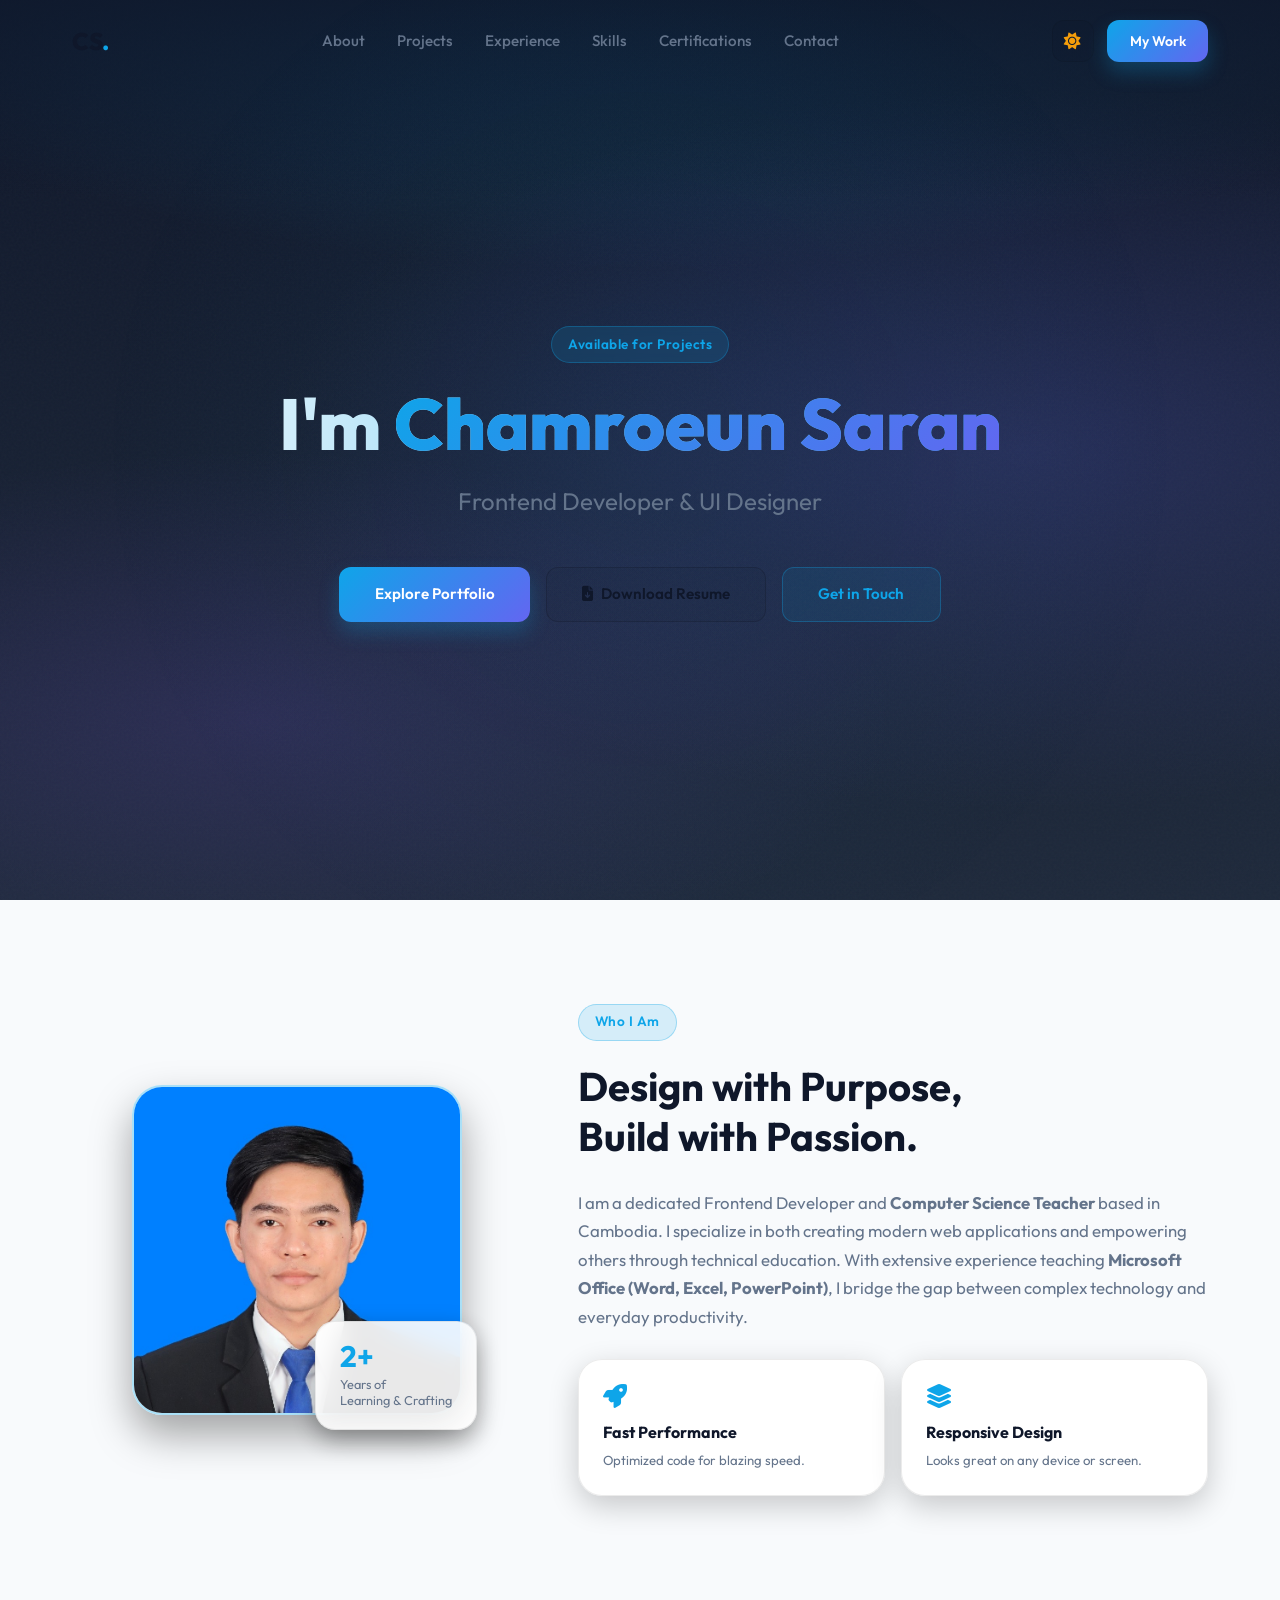
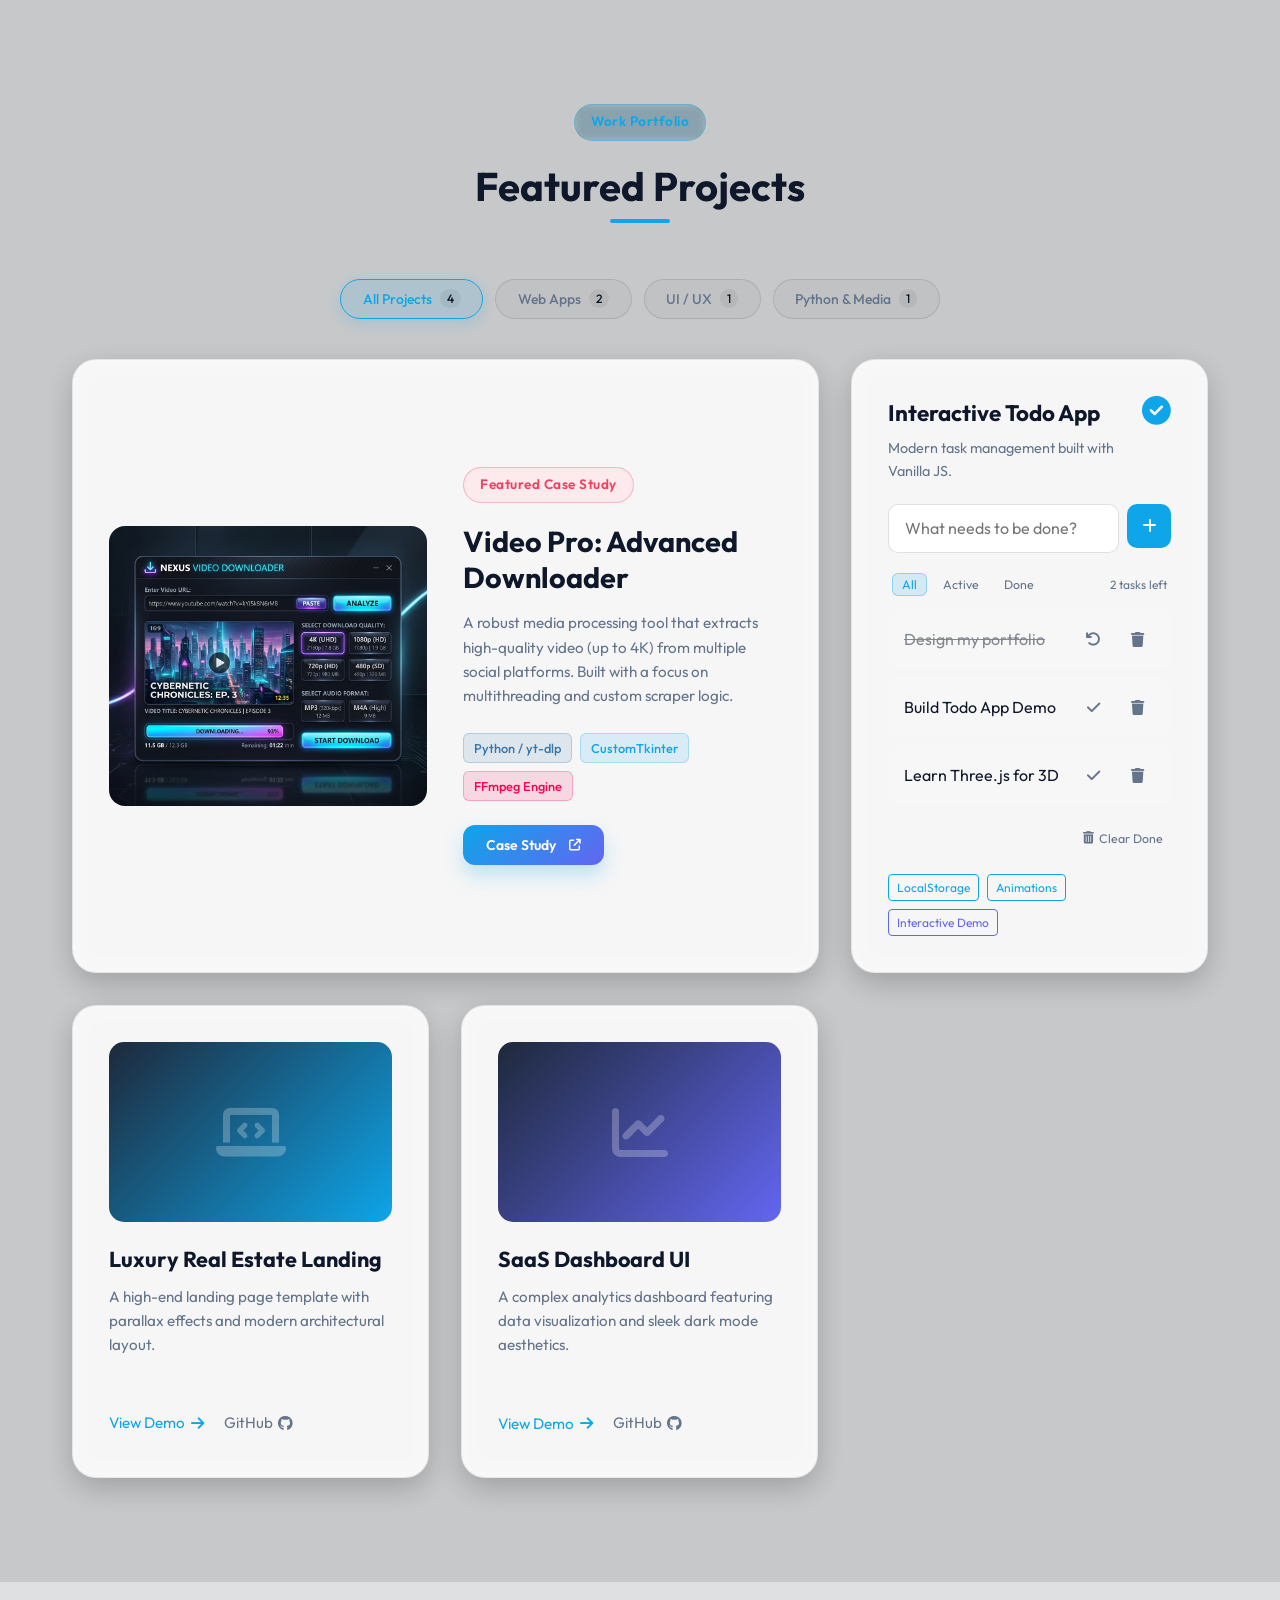
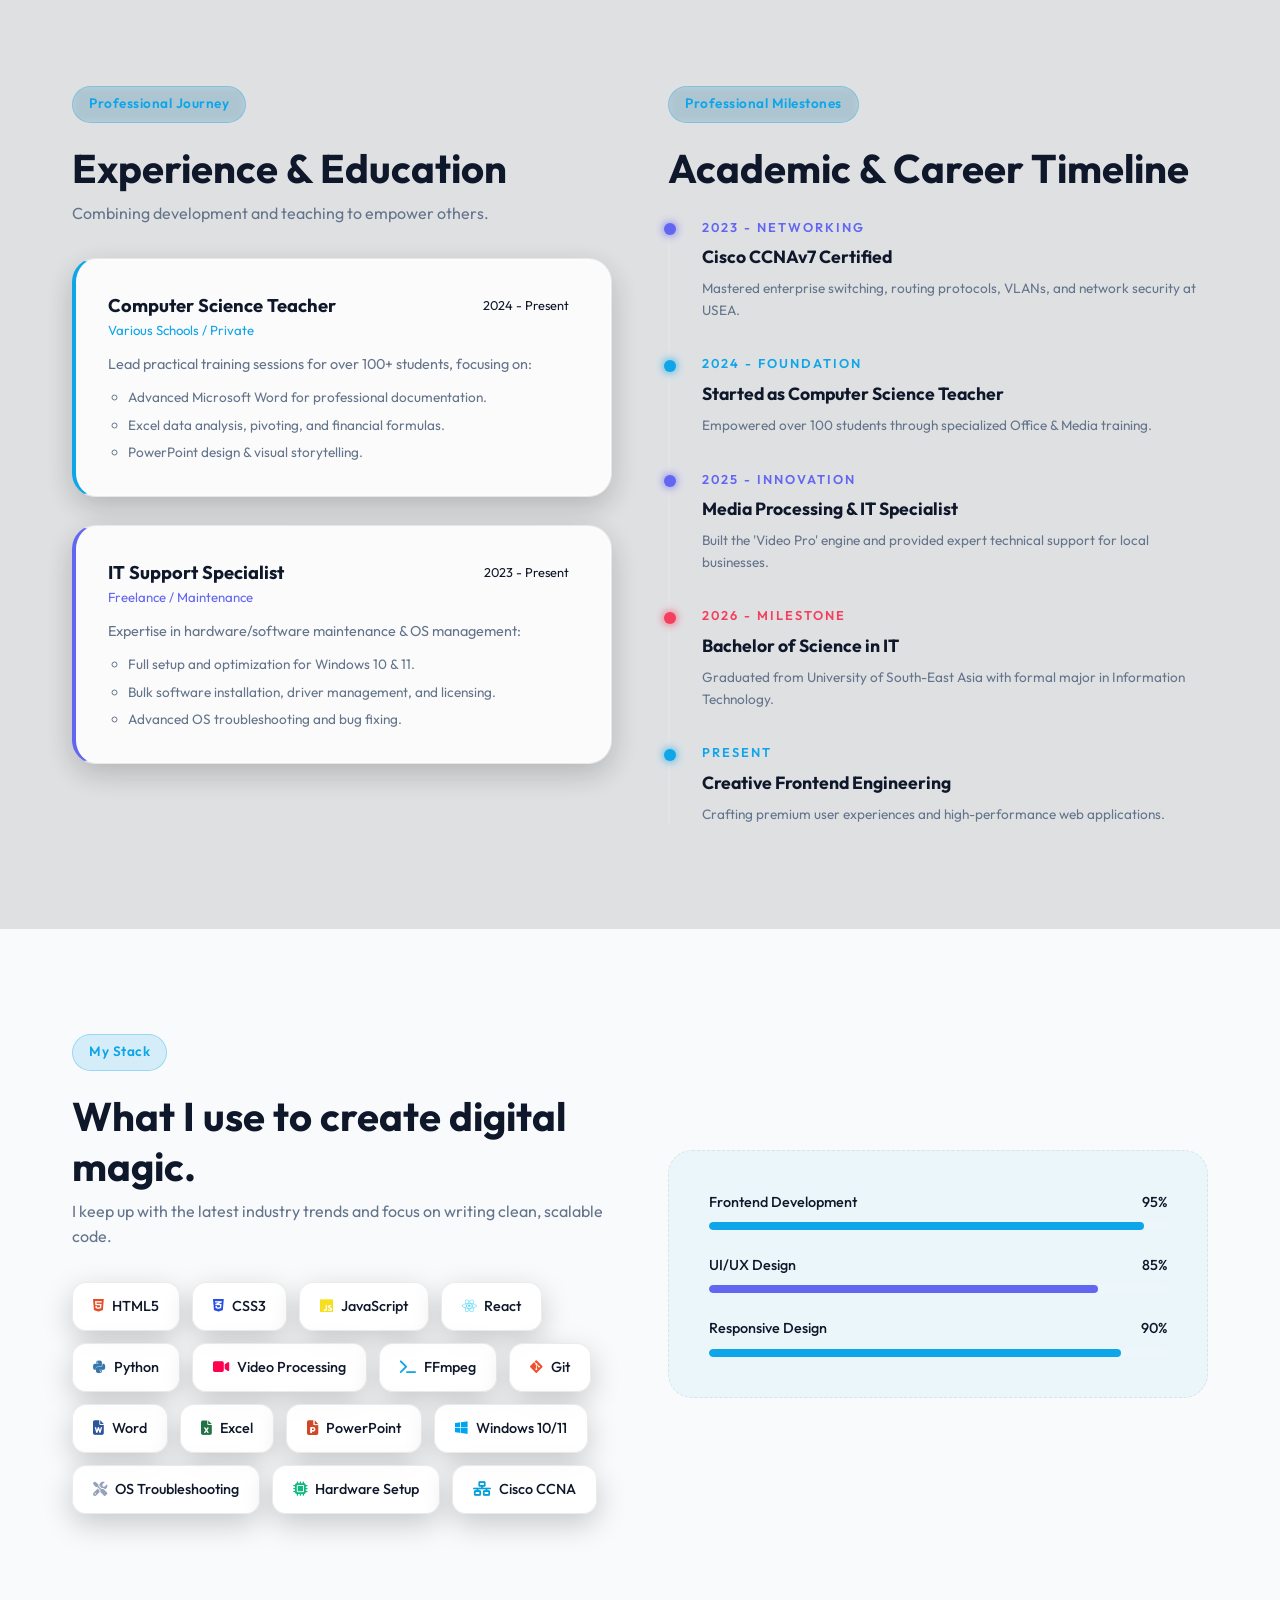
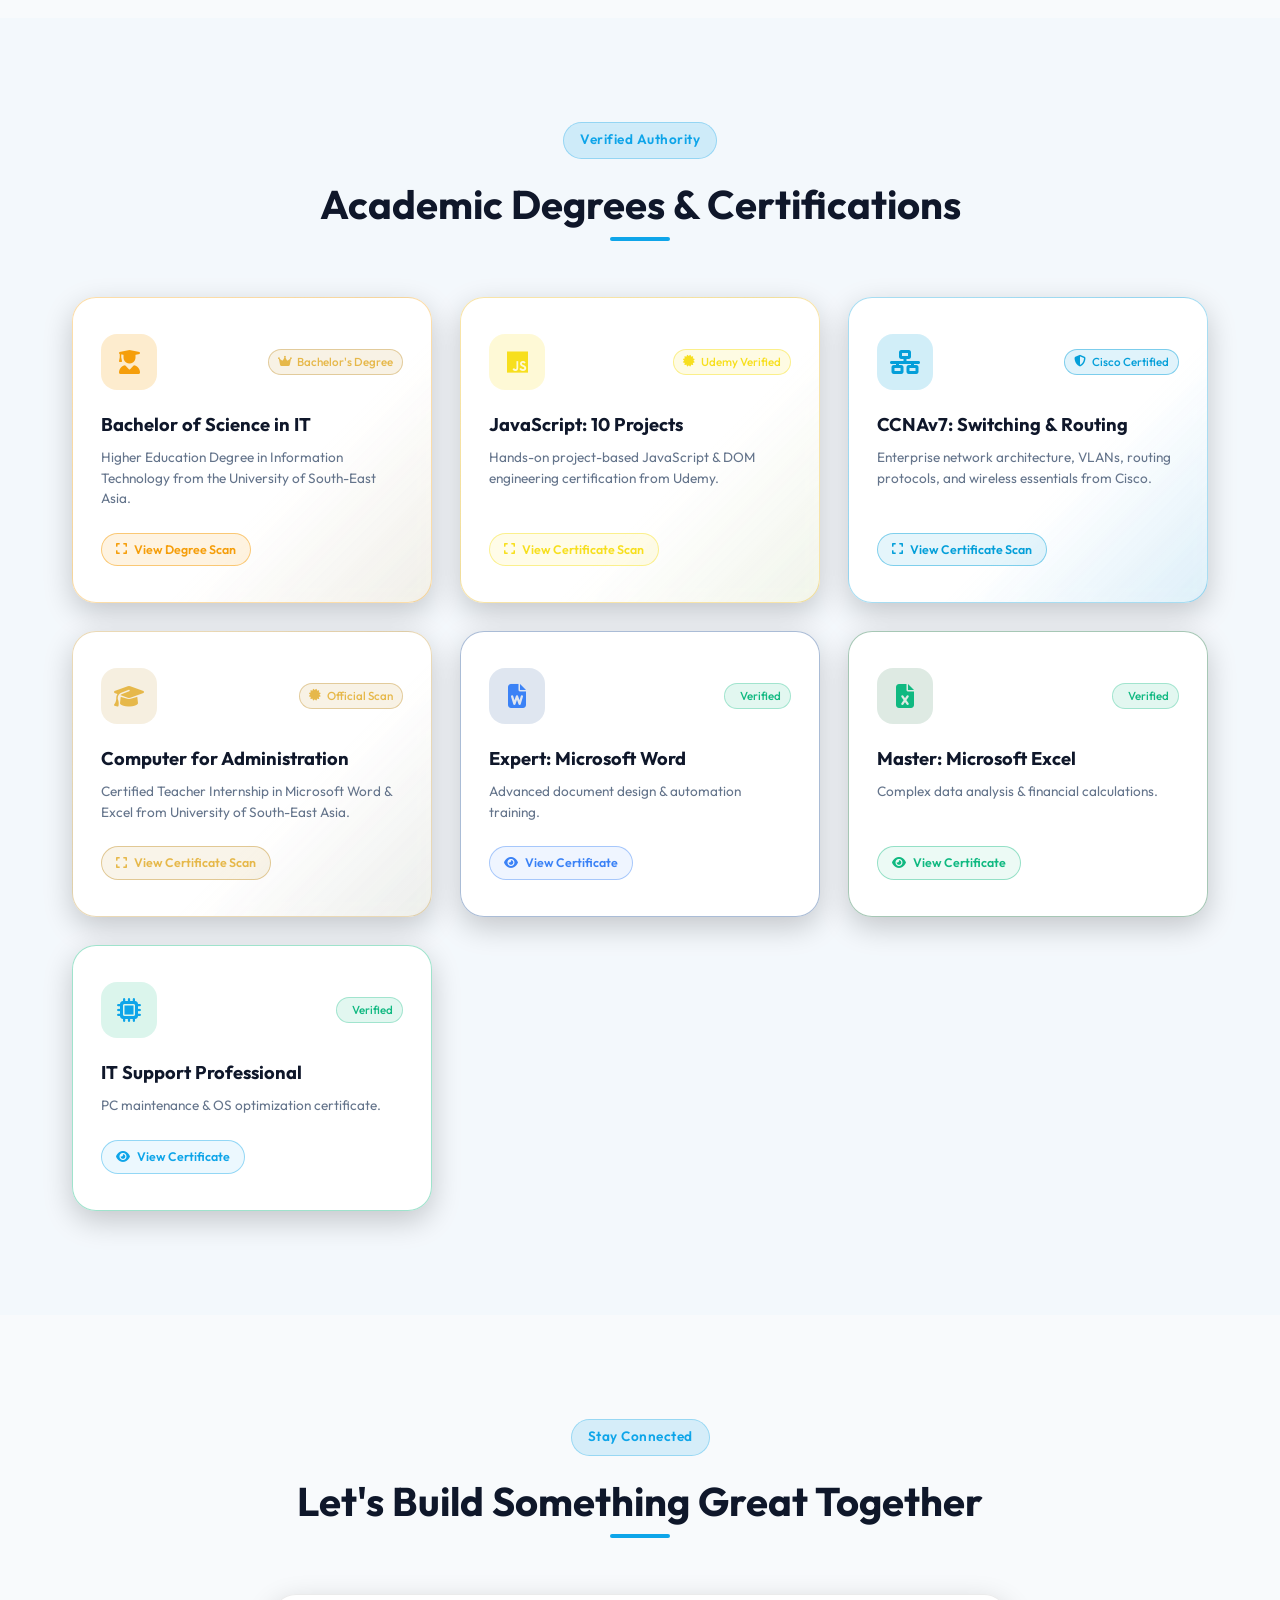
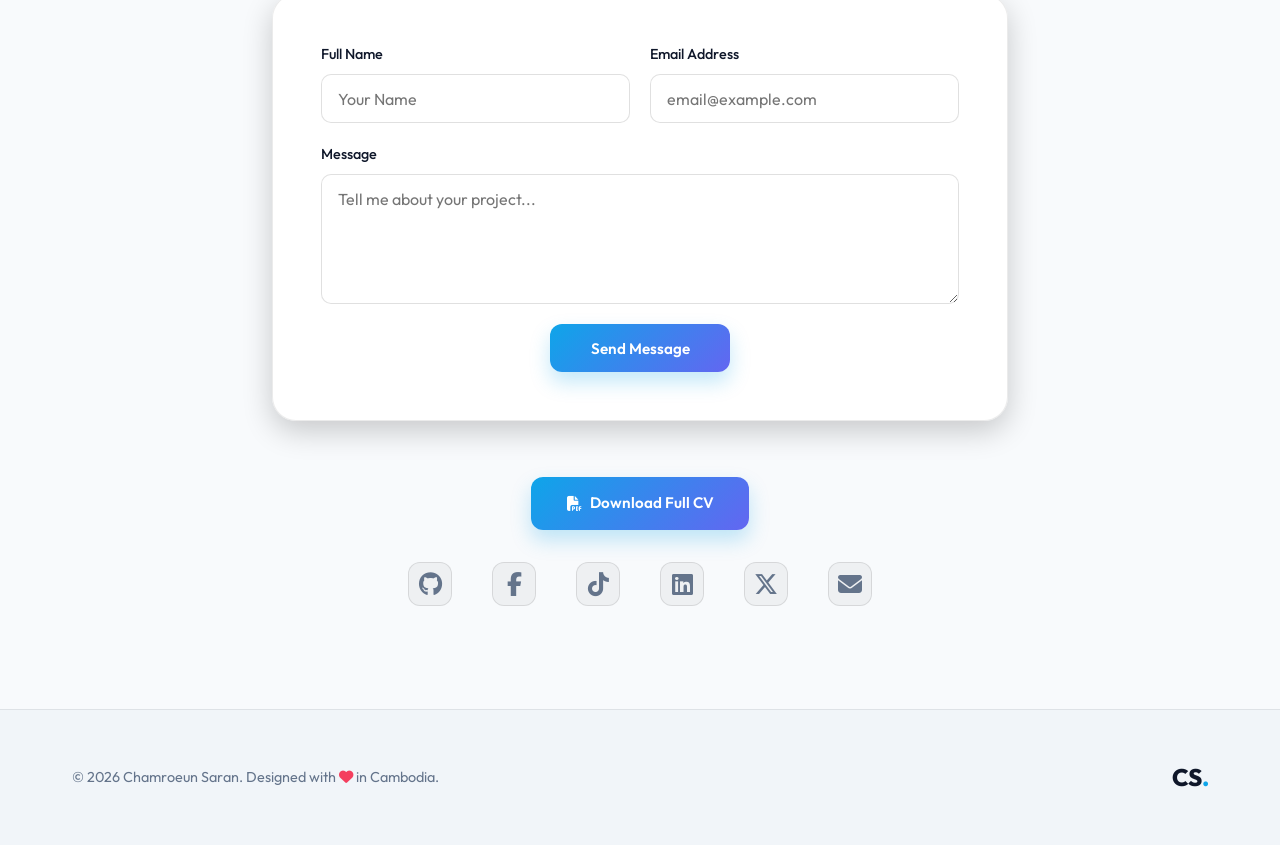
==== commit 845edf46: "Update X (Twitter) profile link and styling" ====
--- a/index.html
+++ b/index.html
@@ -595,7 +595,7 @@
             <a href="https://www.facebook.com/KroeunZ/" target="_blank" rel="noopener noreferrer" class="social-link" aria-label="Facebook"><i class="fab fa-facebook-f"></i></a>
             <a href="https://www.tiktok.com/@chamroeun_12" target="_blank" rel="noopener noreferrer" class="social-link" aria-label="TikTok"><i class="fab fa-tiktok"></i></a>
             <a href="#" class="social-link" aria-label="LinkedIn"><i class="fab fa-linkedin"></i></a>
-            <a href="#" class="social-link" aria-label="Twitter"><i class="fab fa-twitter"></i></a>
+            <a href="https://x.com/saranchamroeun" target="_blank" rel="noopener noreferrer" class="social-link" aria-label="X (Twitter)"><i class="fab fa-x-twitter"></i></a>
             <a href="mailto:example@example.com" class="social-link" aria-label="Email"><i class="fas fa-envelope"></i></a>
          </div>
       </div>
--- a/assets/css/index.css
+++ b/assets/css/index.css
@@ -1769,6 +1769,13 @@
   border-color: #ff0050;
   background: rgba(255, 0, 80, 0.12);
   box-shadow: 0 8px 20px rgba(255, 0, 80, 0.25);
+}
+
+.social-link[aria-label*="X"]:hover {
+  color: #ffffff;
+  border-color: rgba(255, 255, 255, 0.5);
+  background: rgba(255, 255, 255, 0.1);
+  box-shadow: 0 8px 20px rgba(255, 255, 255, 0.15);
 }
 
 /* Footer */
@@ -2519,6 +2526,13 @@
   box-shadow: 0 8px 20px rgba(255, 0, 80, 0.2);
 }
 
+[data-theme="light"] .social-link[aria-label*="X"]:hover {
+  color: #0f172a;
+  border-color: #0f172a;
+  background: rgba(15, 23, 42, 0.08);
+  box-shadow: 0 8px 20px rgba(15, 23, 42, 0.15);
+}
+
 [data-theme="light"] .todo-input {
   background: #ffffff;
   color: var(--text-main);
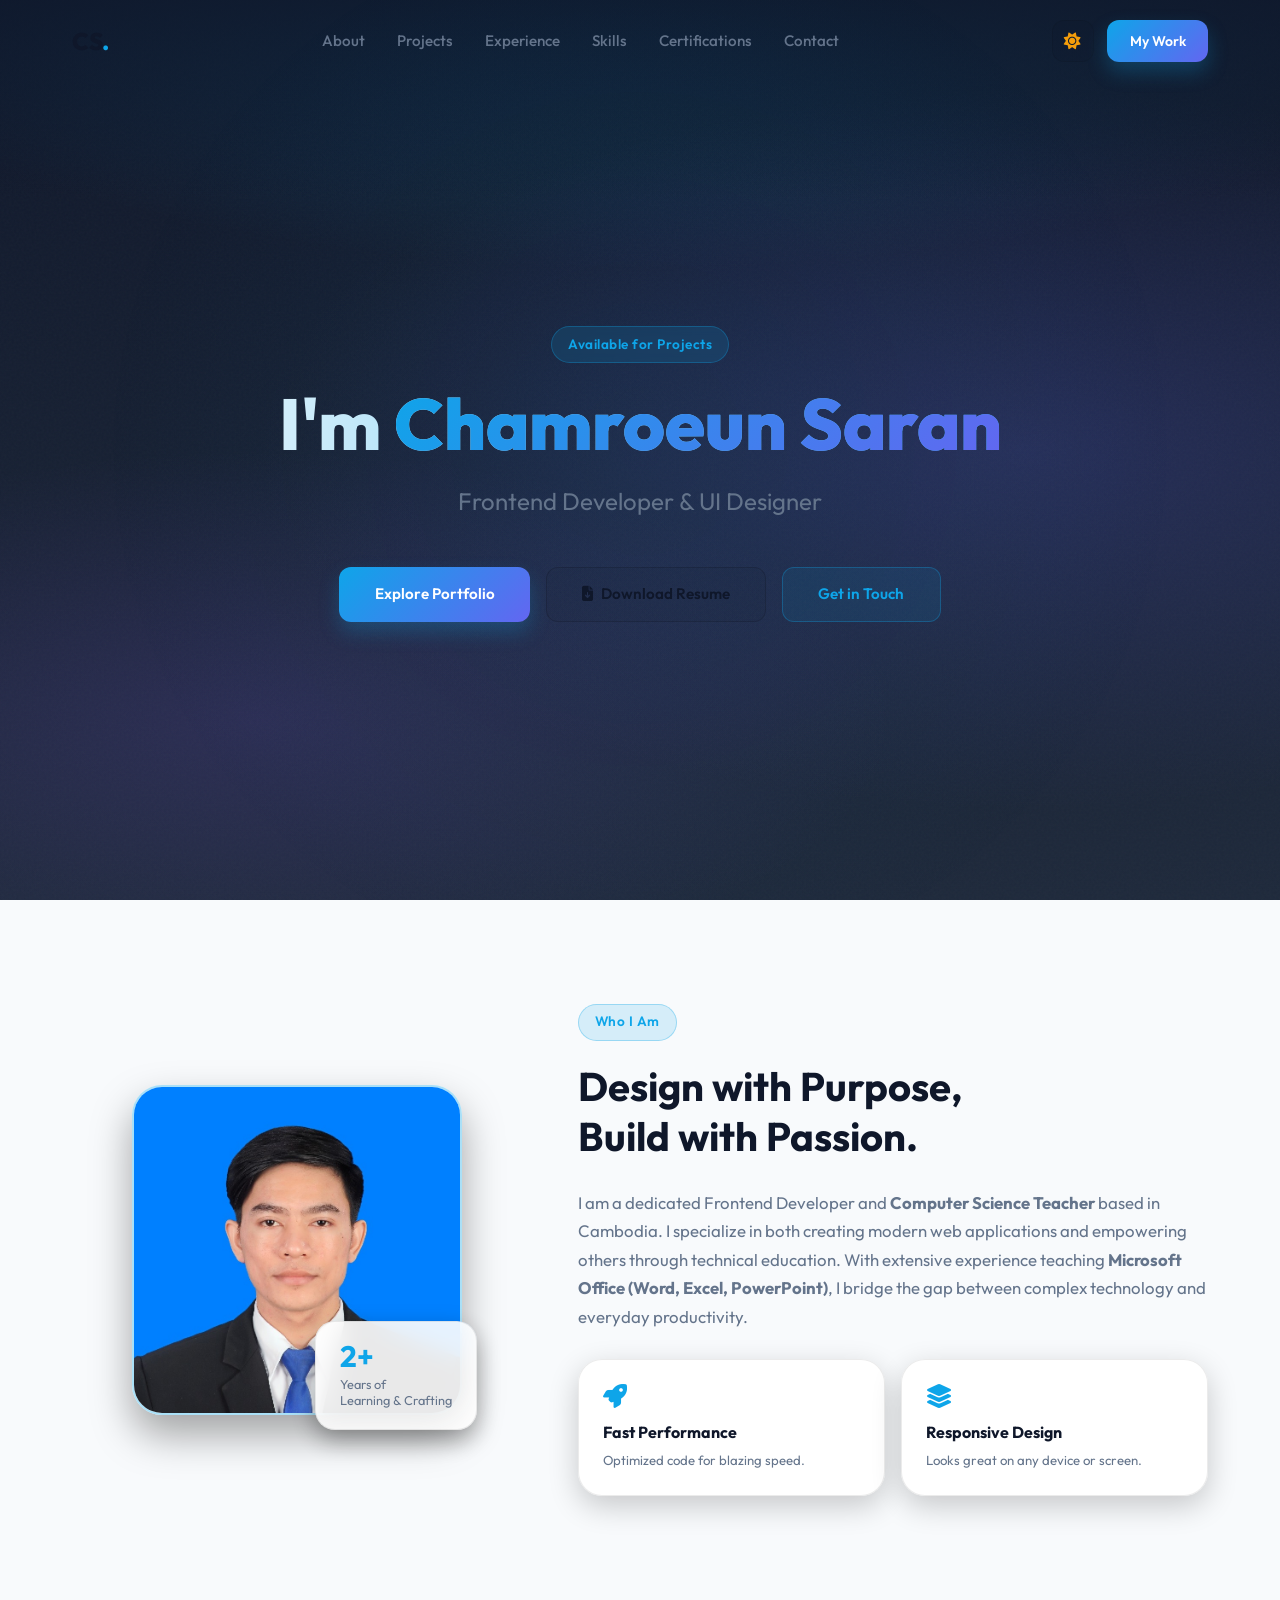
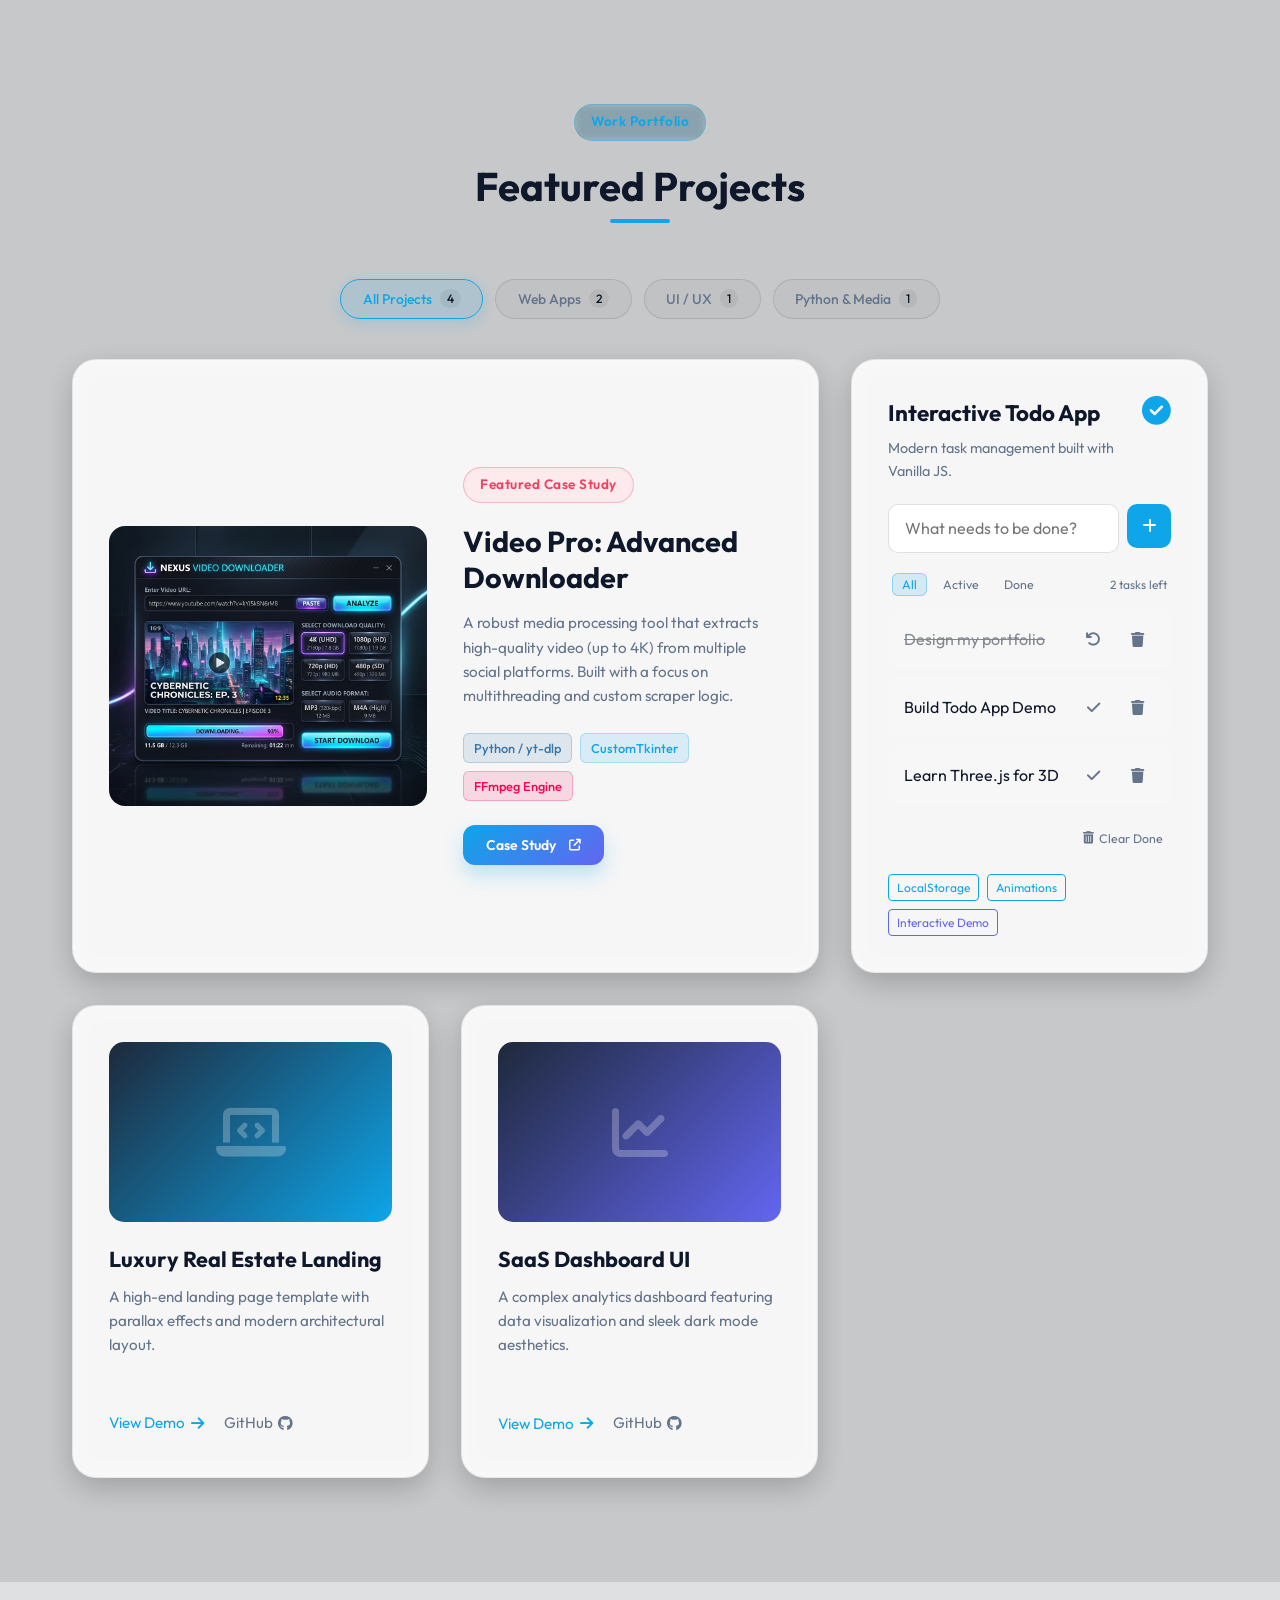
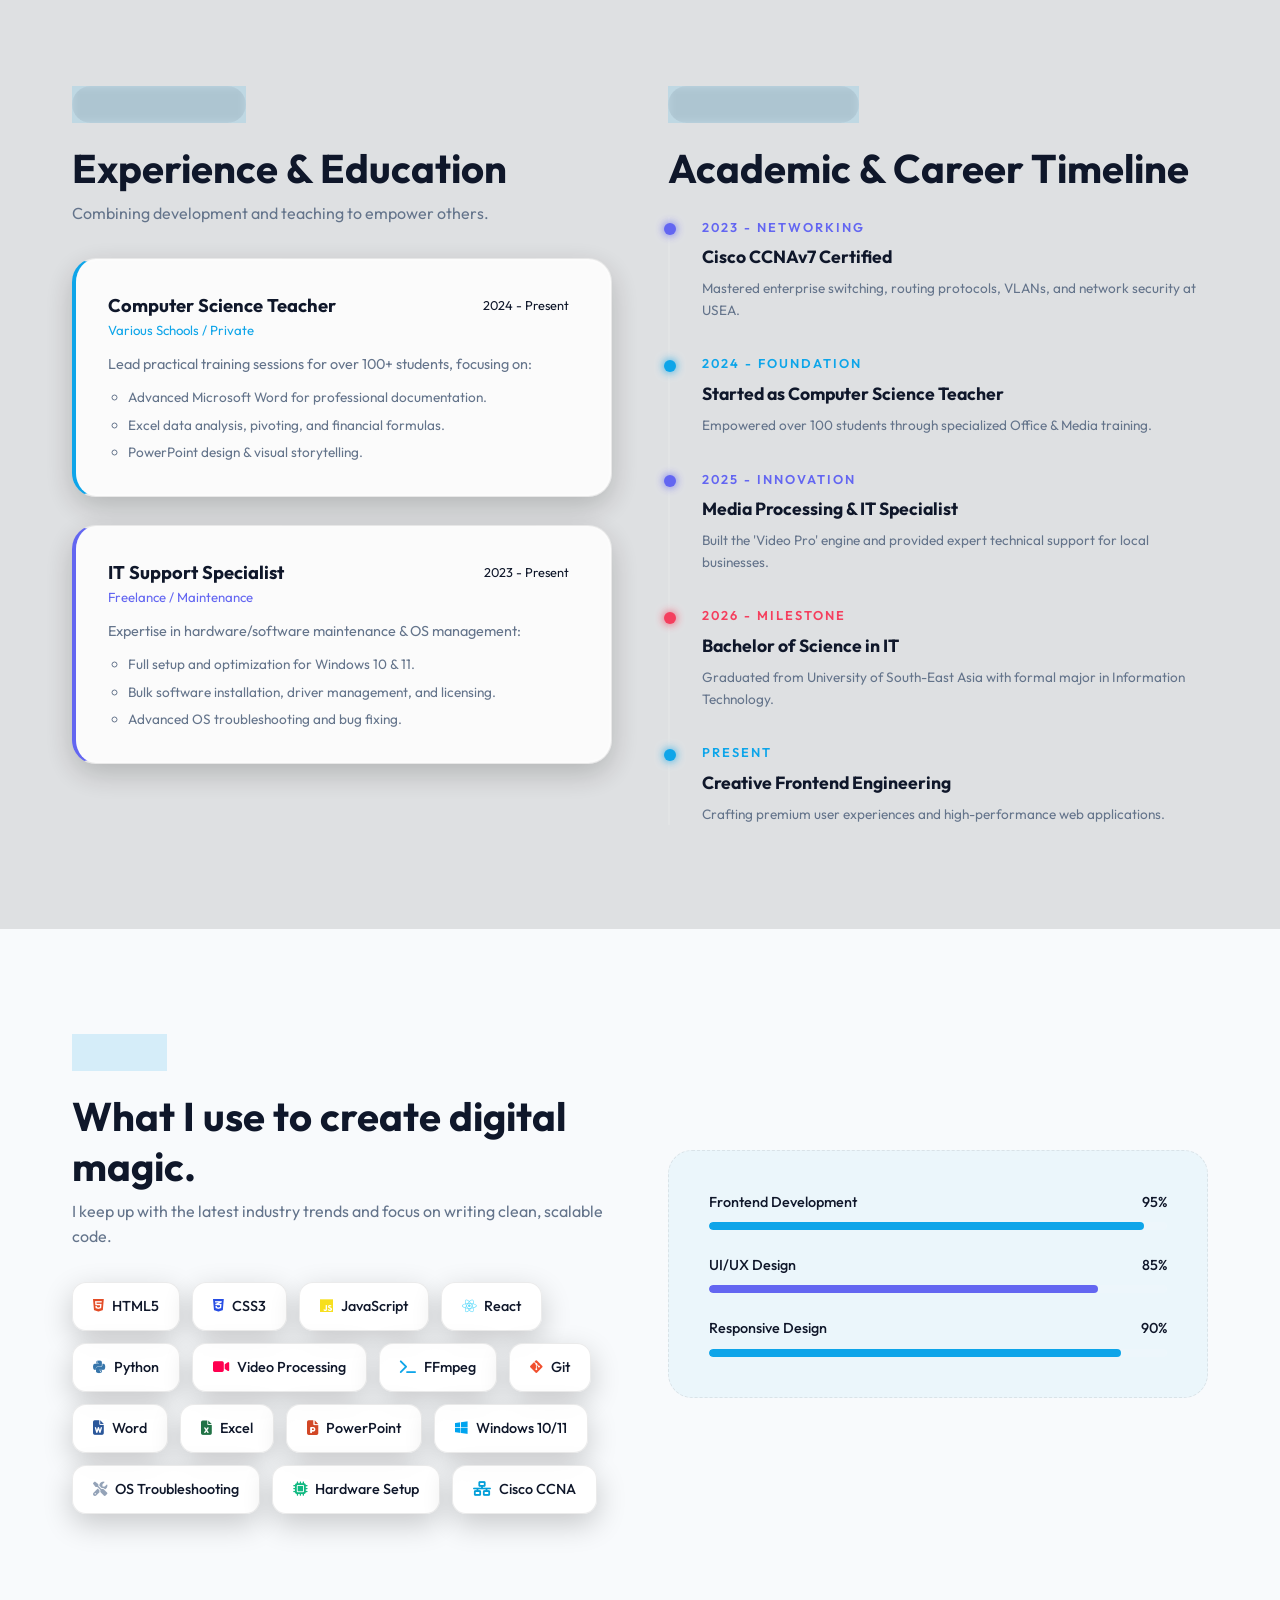
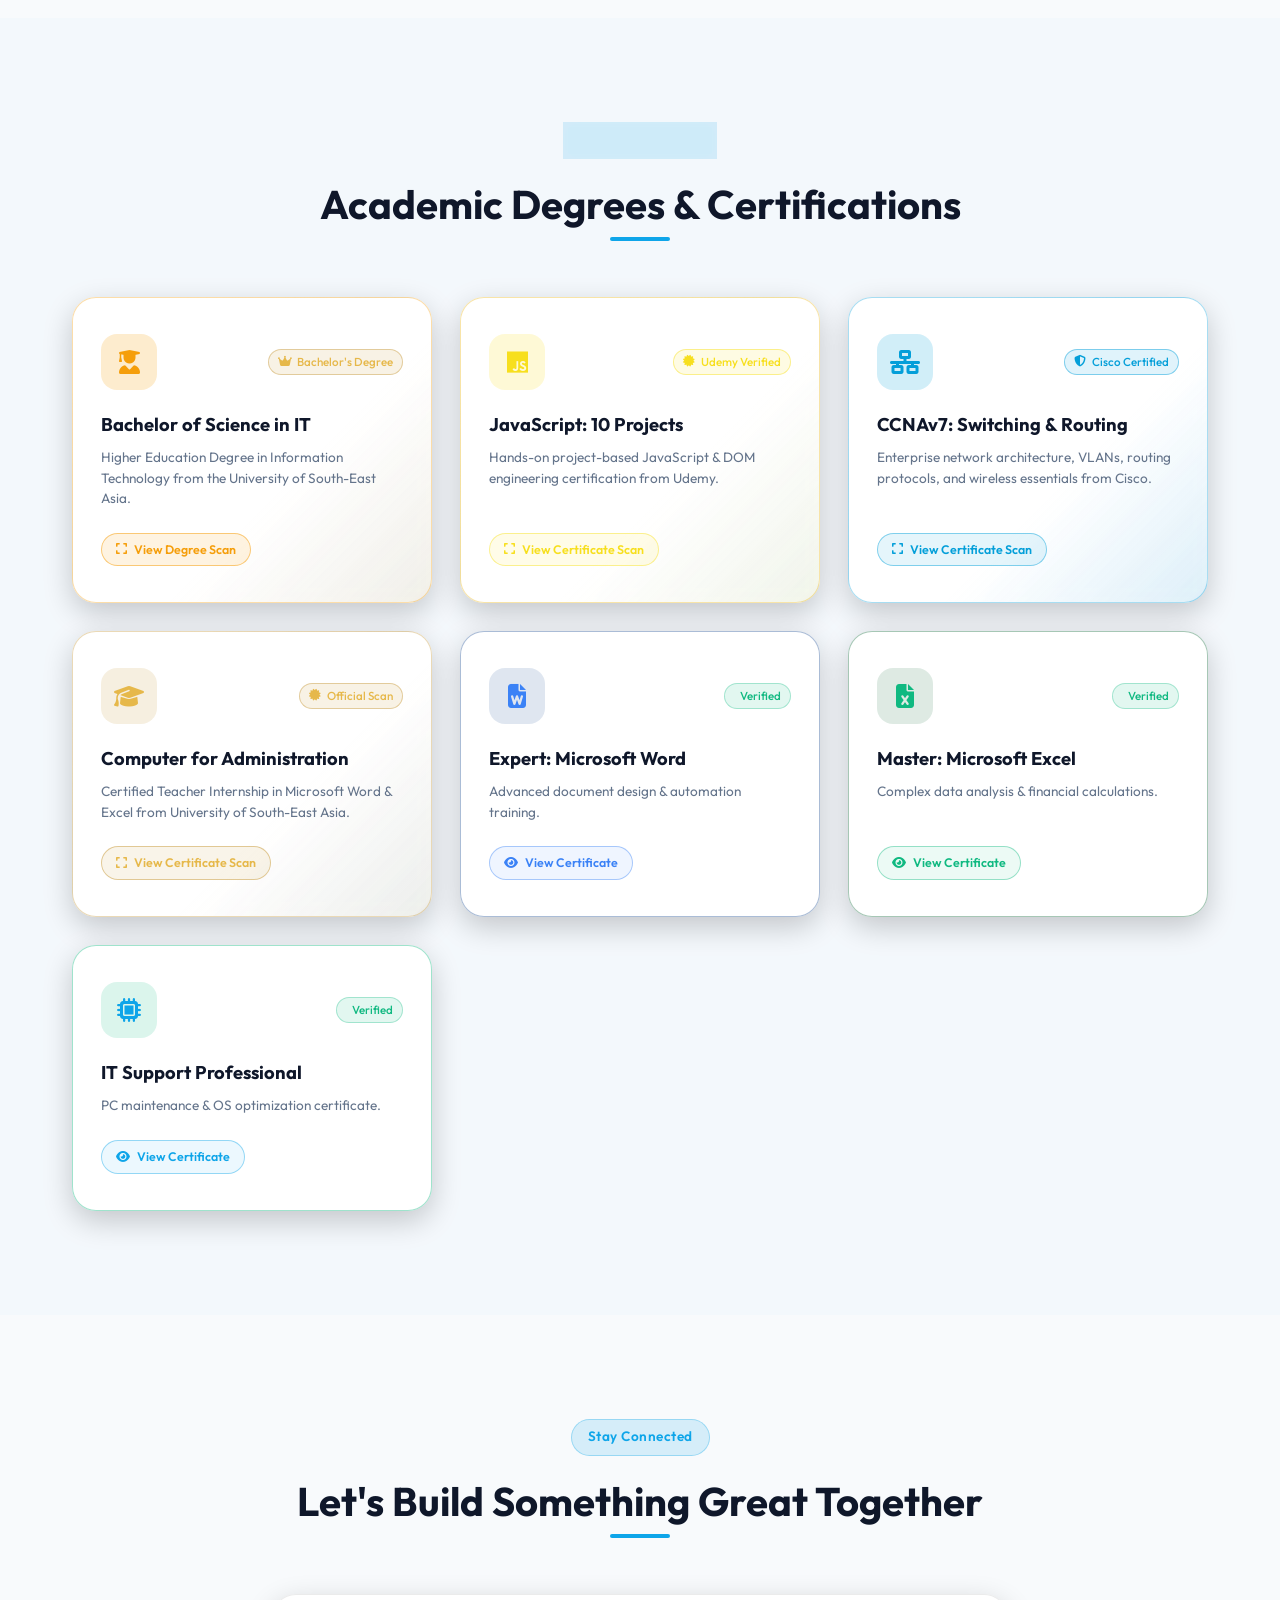
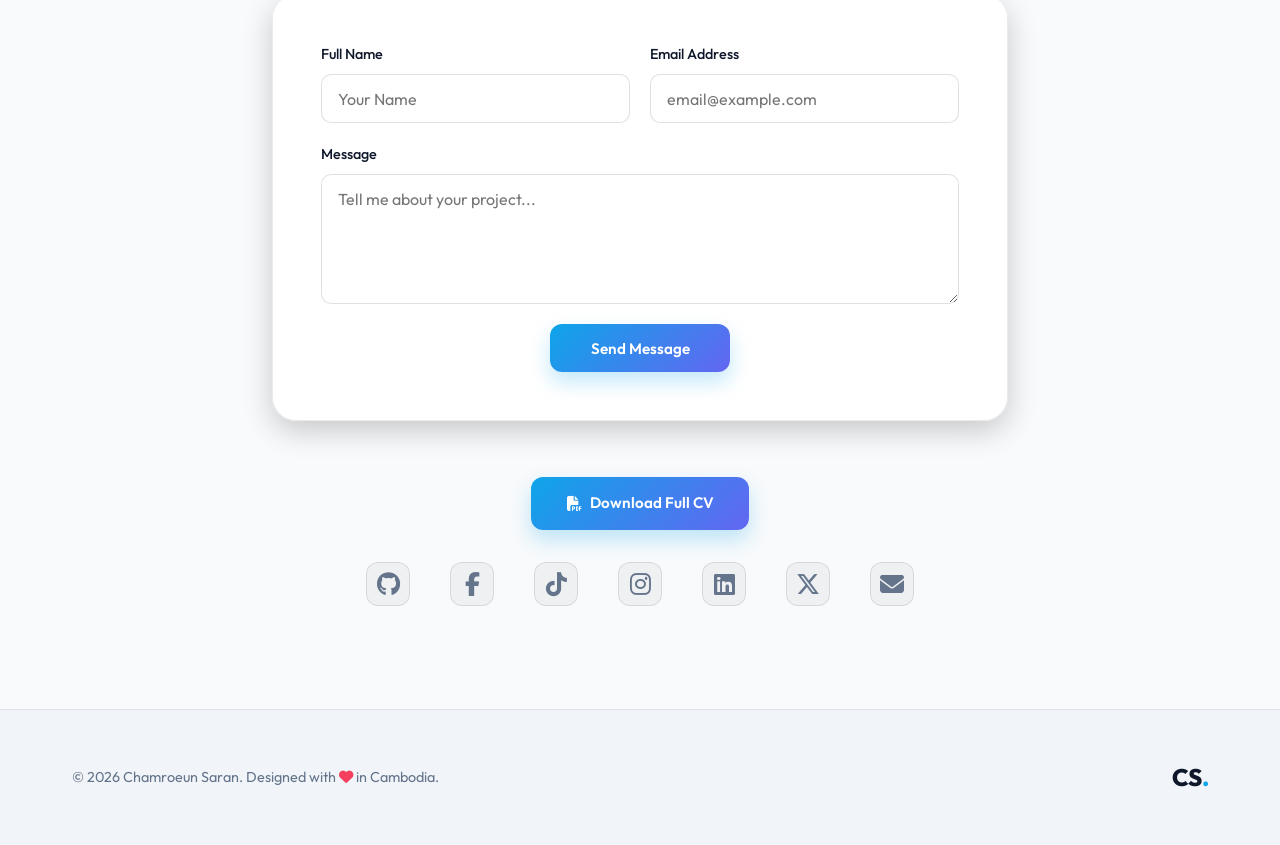
==== commit 9a1ecaa0: "Add Instagram profile link and gradient brand hover effect" ====
--- a/index.html
+++ b/index.html
@@ -594,6 +594,7 @@
             <a href="https://github.com/Chamroeun12" target="_blank" class="social-link" aria-label="GitHub"><i class="fab fa-github"></i></a>
             <a href="https://www.facebook.com/KroeunZ/" target="_blank" rel="noopener noreferrer" class="social-link" aria-label="Facebook"><i class="fab fa-facebook-f"></i></a>
             <a href="https://www.tiktok.com/@chamroeun_12" target="_blank" rel="noopener noreferrer" class="social-link" aria-label="TikTok"><i class="fab fa-tiktok"></i></a>
+            <a href="https://www.instagram.com/kroeunz" target="_blank" rel="noopener noreferrer" class="social-link" aria-label="Instagram"><i class="fab fa-instagram"></i></a>
             <a href="#" class="social-link" aria-label="LinkedIn"><i class="fab fa-linkedin"></i></a>
             <a href="https://x.com/saranchamroeun" target="_blank" rel="noopener noreferrer" class="social-link" aria-label="X (Twitter)"><i class="fab fa-x-twitter"></i></a>
             <a href="mailto:example@example.com" class="social-link" aria-label="Email"><i class="fas fa-envelope"></i></a>
--- a/assets/css/index.css
+++ b/assets/css/index.css
@@ -1776,6 +1776,13 @@
   border-color: rgba(255, 255, 255, 0.5);
   background: rgba(255, 255, 255, 0.1);
   box-shadow: 0 8px 20px rgba(255, 255, 255, 0.15);
+}
+
+.social-link[aria-label="Instagram"]:hover {
+  color: #e1306c;
+  border-color: #e1306c;
+  background: rgba(225, 48, 108, 0.12);
+  box-shadow: 0 8px 20px rgba(225, 48, 108, 0.25);
 }
 
 /* Footer */
@@ -2533,6 +2540,13 @@
   box-shadow: 0 8px 20px rgba(15, 23, 42, 0.15);
 }
 
+[data-theme="light"] .social-link[aria-label="Instagram"]:hover {
+  color: #e1306c;
+  border-color: #e1306c;
+  background: rgba(225, 48, 108, 0.08);
+  box-shadow: 0 8px 20px rgba(225, 48, 108, 0.2);
+}
+
 [data-theme="light"] .todo-input {
   background: #ffffff;
   color: var(--text-main);
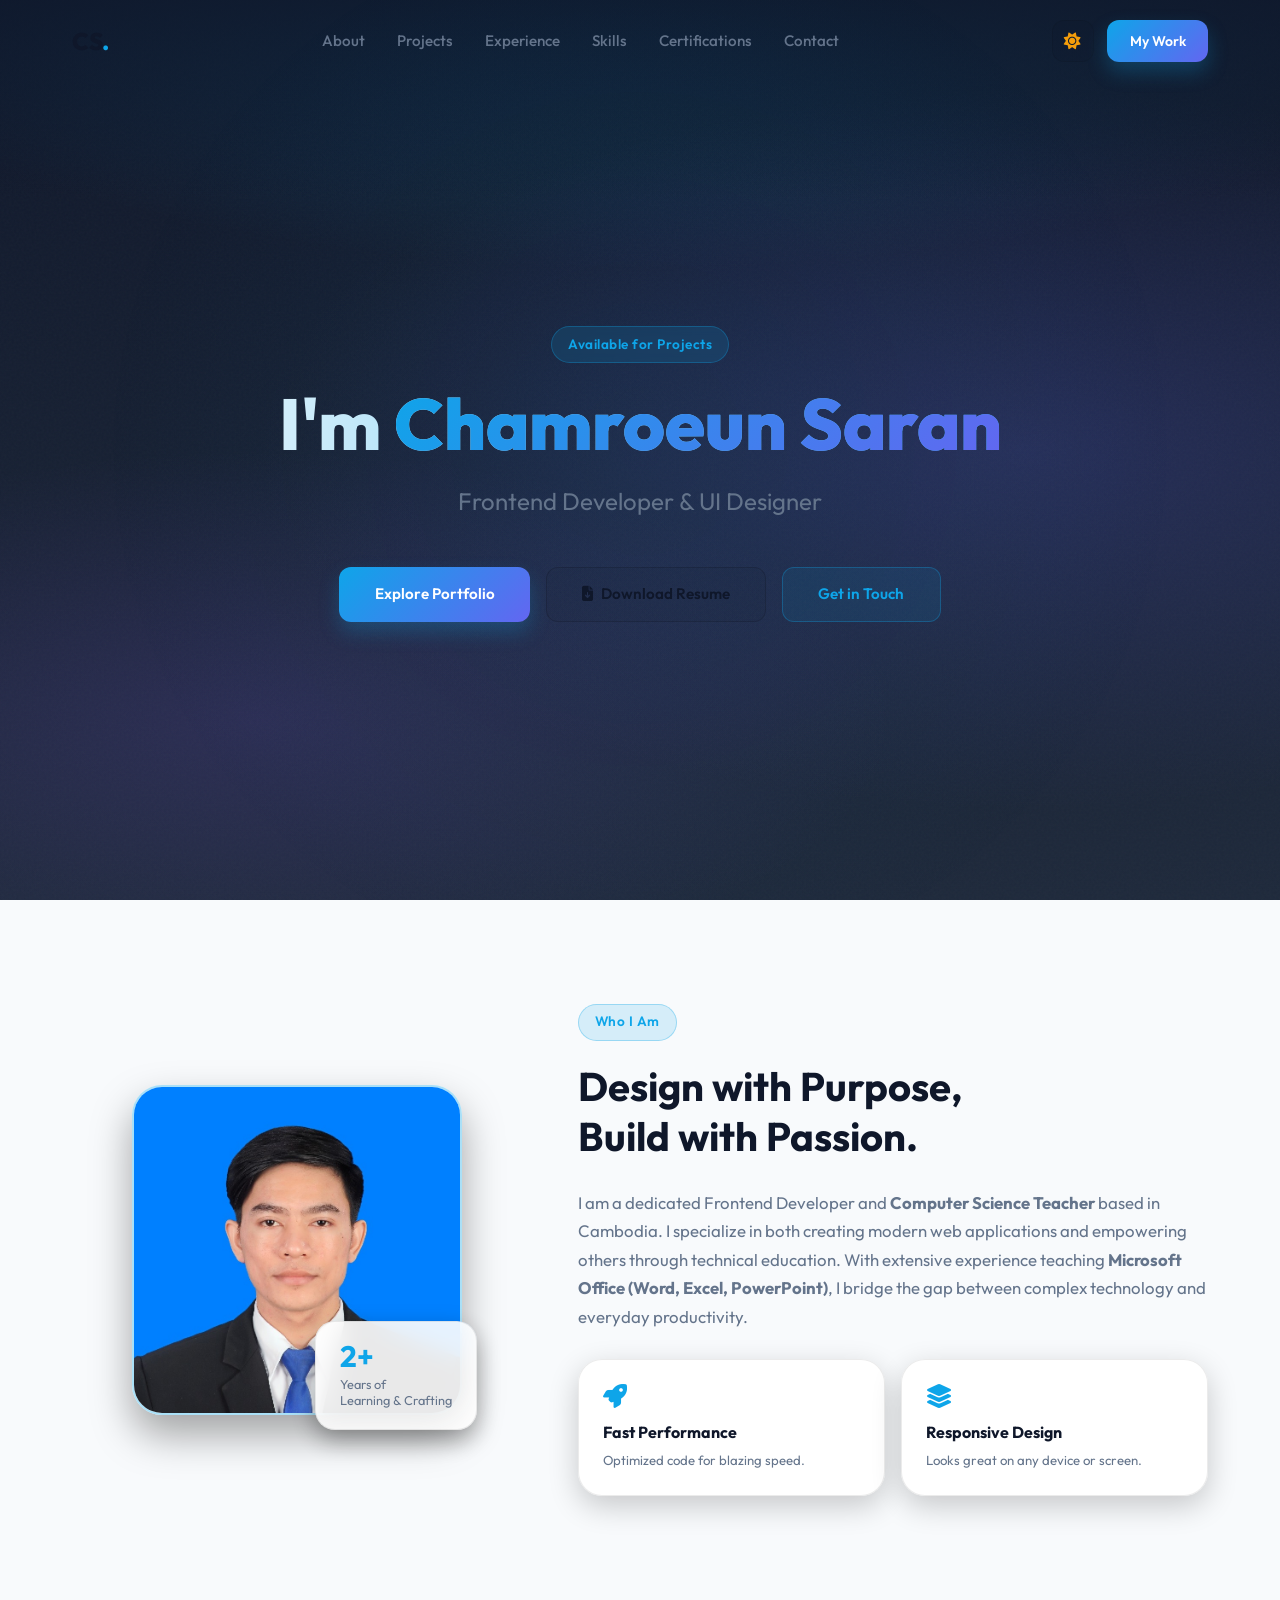
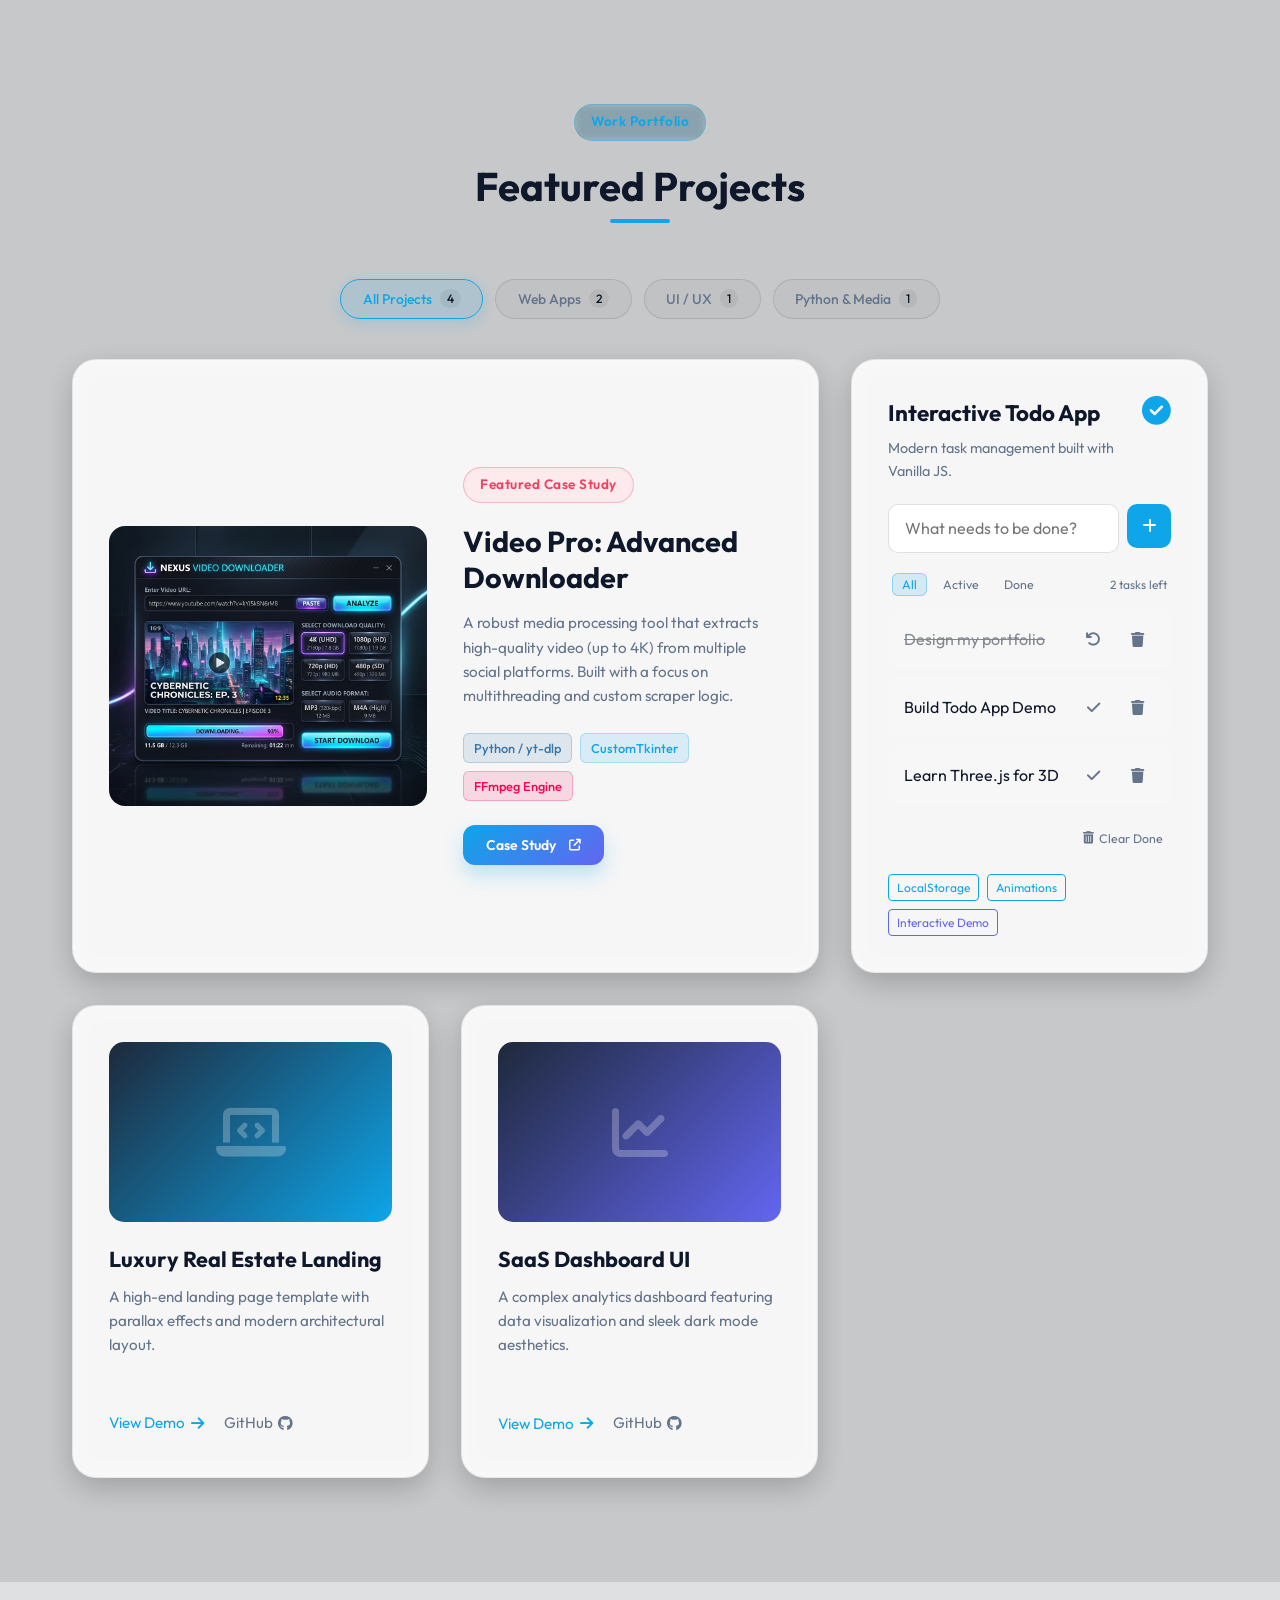
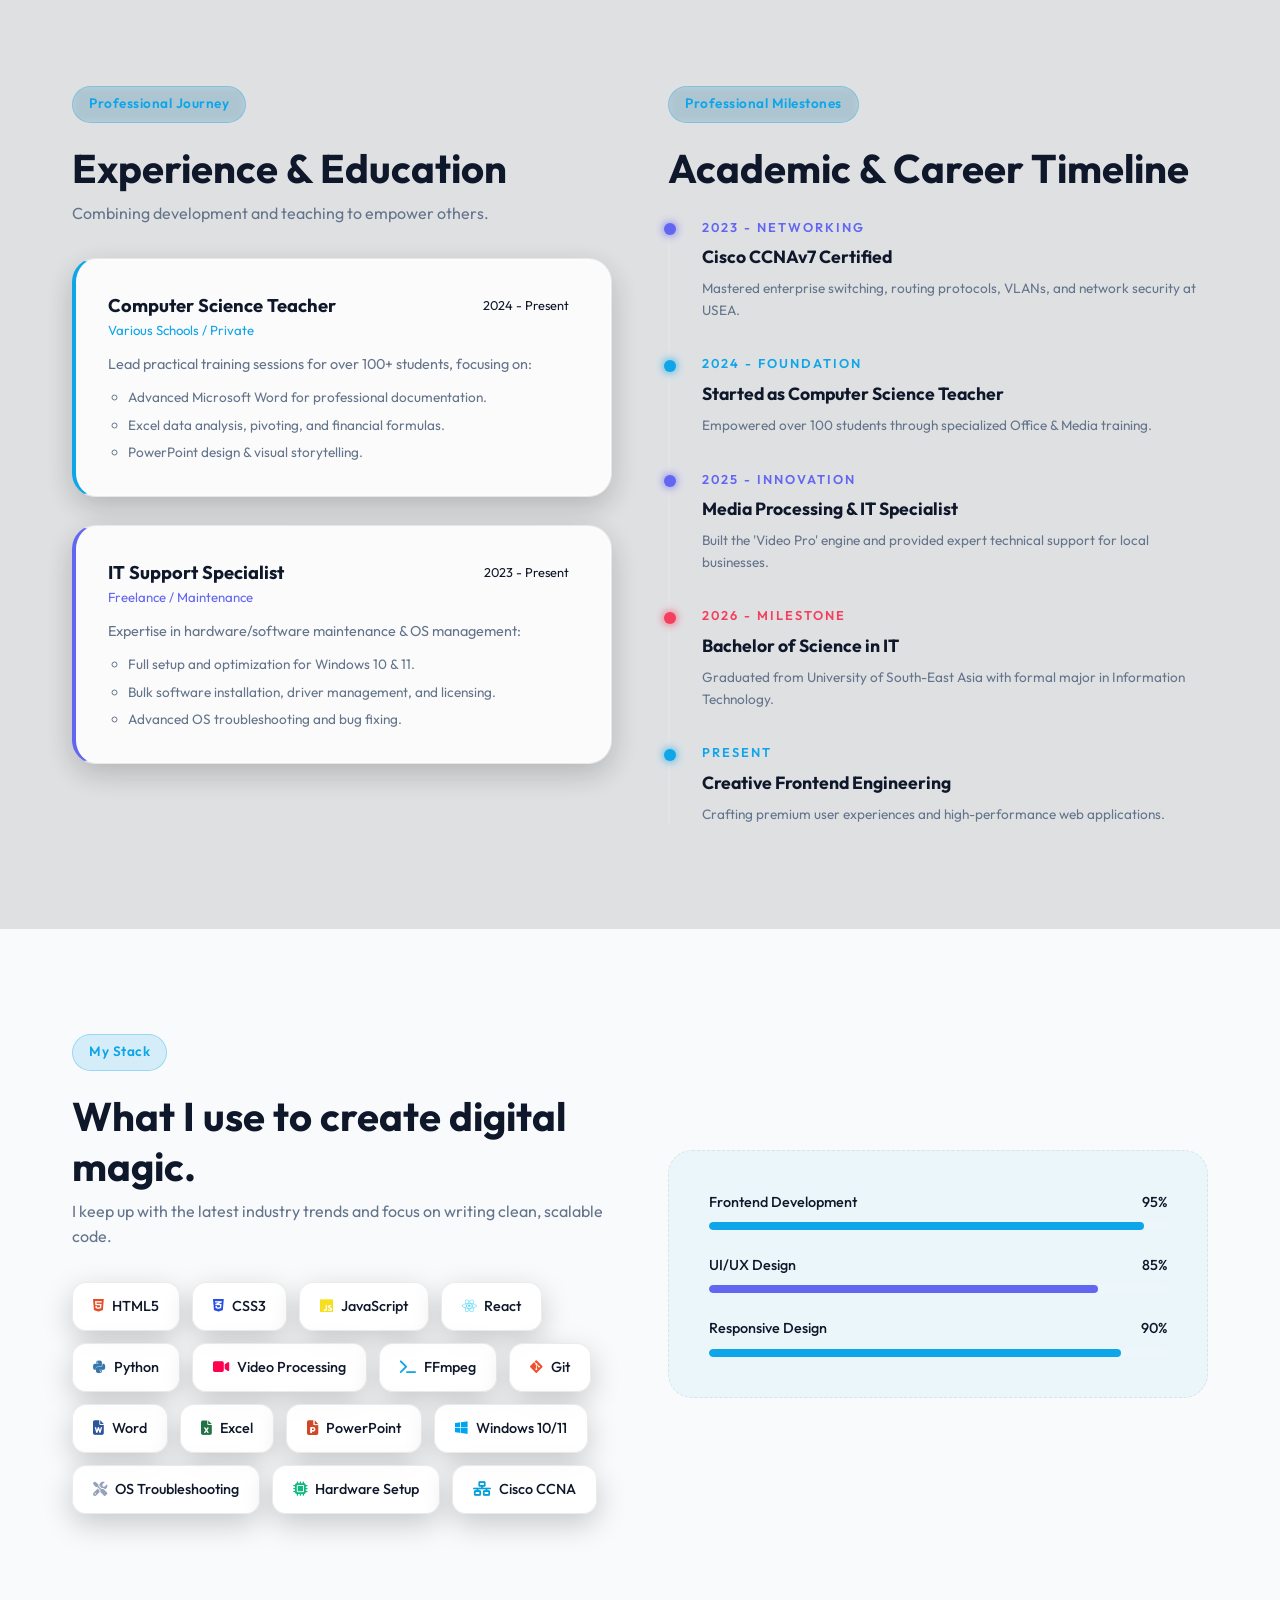
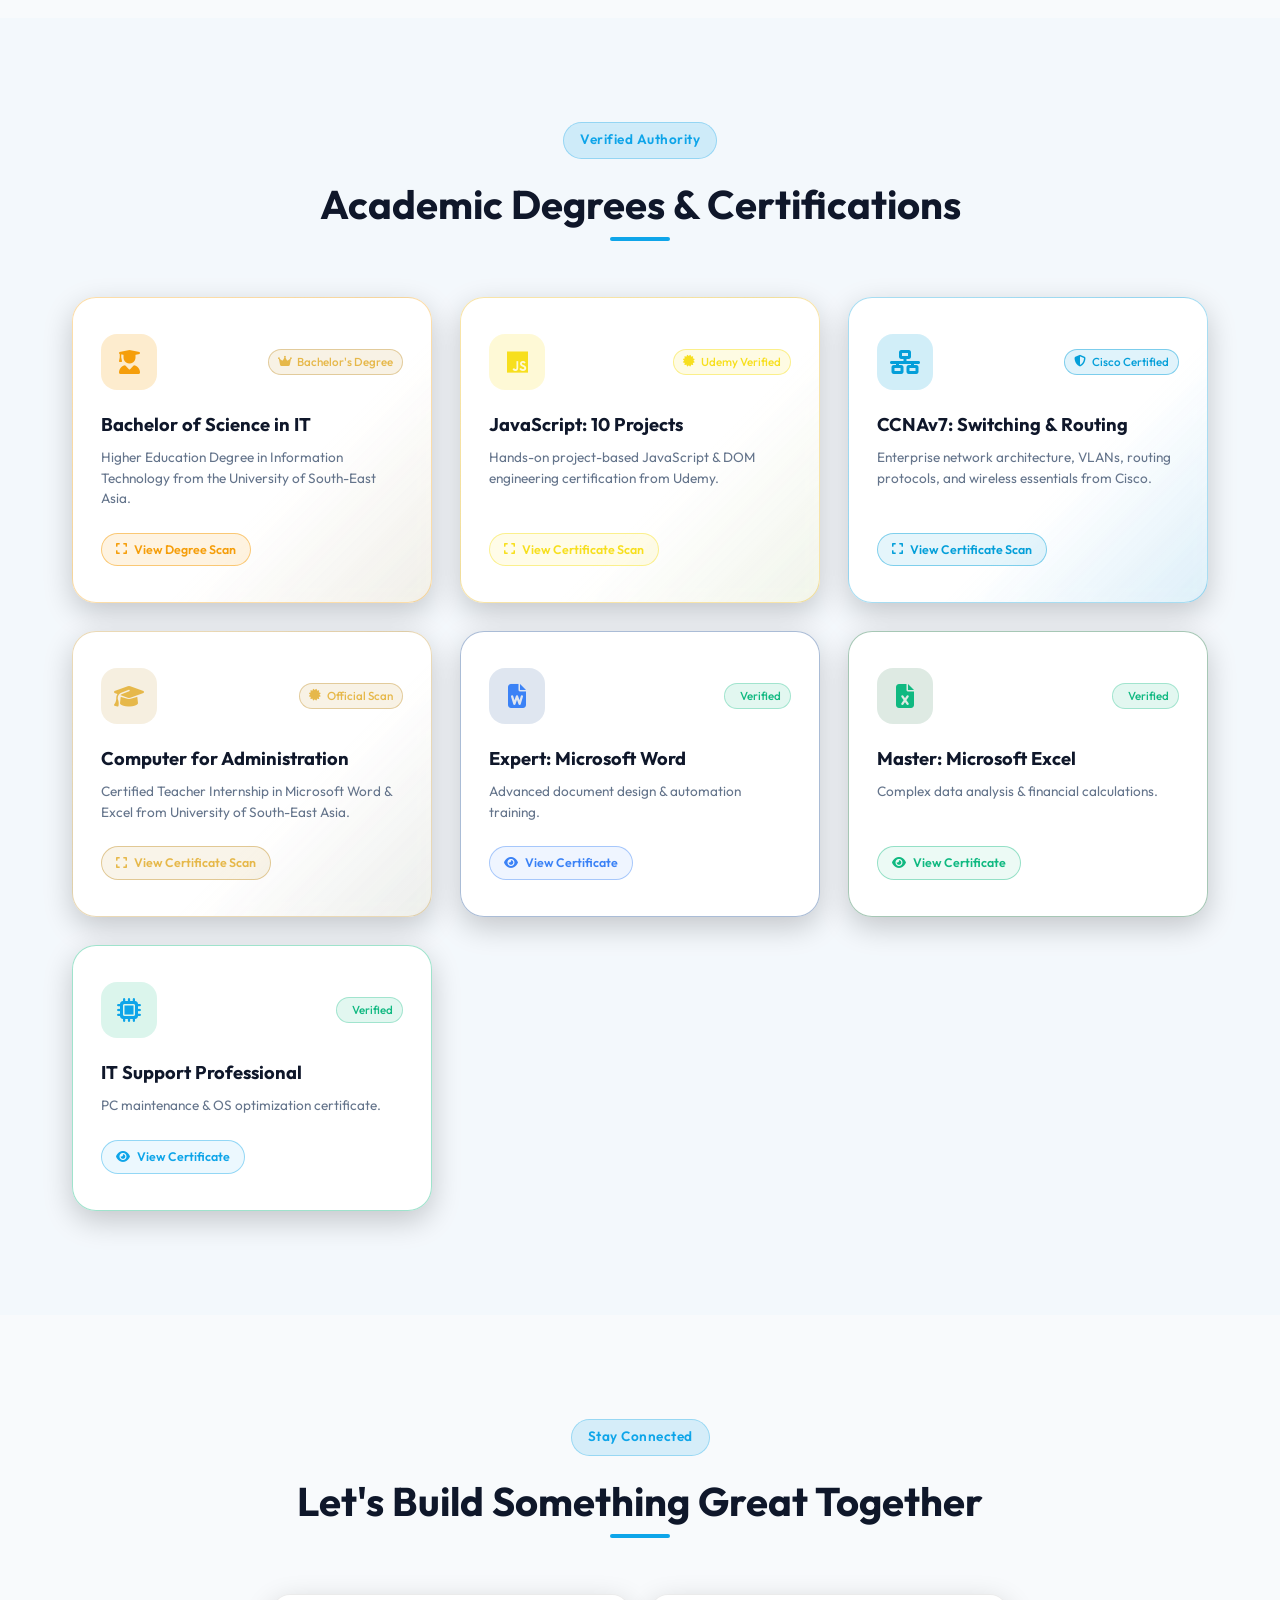
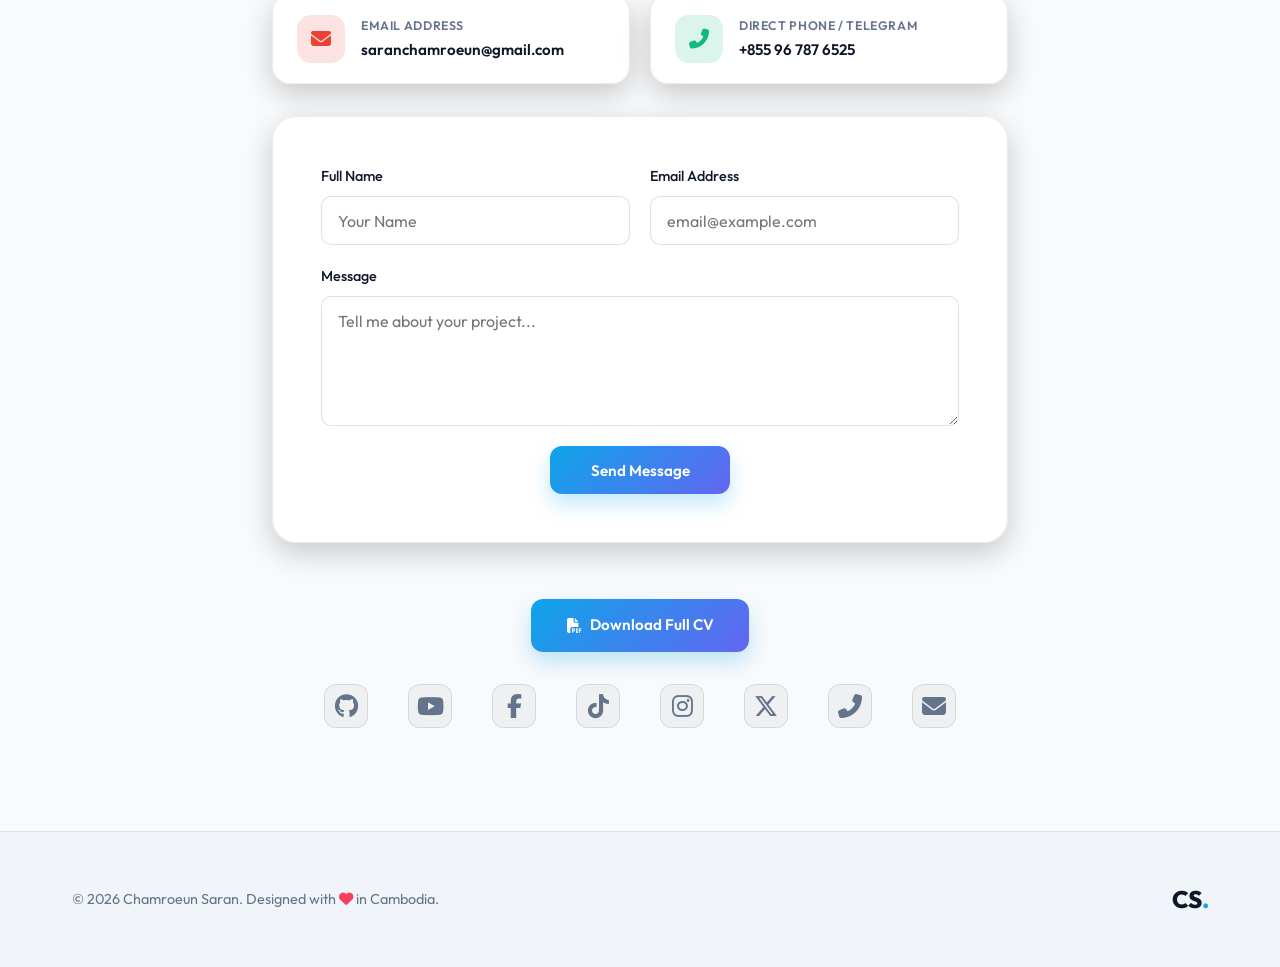
==== commit 179a44df: "Add official email, phone, and YouTube channel with quick contact cards" ====
--- a/index.html
+++ b/index.html
@@ -562,6 +562,24 @@
         <h2 class="section-title">Let's Build Something Great Together</h2>
         <div class="section-line"></div>
       </div>
+
+      <!-- Quick Direct Contact Channels -->
+      <div class="contact-quick-grid">
+        <a href="mailto:saranchamroeun@gmail.com" class="glass-card contact-quick-card" aria-label="Send email to saranchamroeun@gmail.com">
+          <div class="contact-quick-icon icon-email"><i class="fas fa-envelope"></i></div>
+          <div class="contact-quick-text">
+            <span class="contact-quick-label">Email Address</span>
+            <span class="contact-quick-val">saranchamroeun@gmail.com</span>
+          </div>
+        </a>
+        <a href="tel:+855967876525" class="glass-card contact-quick-card" aria-label="Call +855 967876525">
+          <div class="contact-quick-icon icon-phone"><i class="fas fa-phone-alt"></i></div>
+          <div class="contact-quick-text">
+            <span class="contact-quick-label">Direct Phone / Telegram</span>
+            <span class="contact-quick-val">+855 96 787 6525</span>
+          </div>
+        </a>
+      </div>
       
       <div class="glass-card contact-card">
         <!-- Form configured with Formspree Endpoint -->
@@ -592,12 +610,13 @@
          <a href="assets/docs/resume.pdf" download class="btn-primary"><i class="fas fa-file-pdf"></i> Download Full CV</a>
          <div class="contact-socials">
             <a href="https://github.com/Chamroeun12" target="_blank" class="social-link" aria-label="GitHub"><i class="fab fa-github"></i></a>
+            <a href="https://youtube.com/@chamroeunsaran" target="_blank" rel="noopener noreferrer" class="social-link" aria-label="YouTube"><i class="fab fa-youtube"></i></a>
             <a href="https://www.facebook.com/KroeunZ/" target="_blank" rel="noopener noreferrer" class="social-link" aria-label="Facebook"><i class="fab fa-facebook-f"></i></a>
             <a href="https://www.tiktok.com/@chamroeun_12" target="_blank" rel="noopener noreferrer" class="social-link" aria-label="TikTok"><i class="fab fa-tiktok"></i></a>
             <a href="https://www.instagram.com/kroeunz" target="_blank" rel="noopener noreferrer" class="social-link" aria-label="Instagram"><i class="fab fa-instagram"></i></a>
-            <a href="#" class="social-link" aria-label="LinkedIn"><i class="fab fa-linkedin"></i></a>
             <a href="https://x.com/saranchamroeun" target="_blank" rel="noopener noreferrer" class="social-link" aria-label="X (Twitter)"><i class="fab fa-x-twitter"></i></a>
-            <a href="mailto:example@example.com" class="social-link" aria-label="Email"><i class="fas fa-envelope"></i></a>
+            <a href="tel:+855967876525" class="social-link" aria-label="Phone: +855 96 787 6525"><i class="fas fa-phone-alt"></i></a>
+            <a href="mailto:saranchamroeun@gmail.com" class="social-link" aria-label="Email: saranchamroeun@gmail.com"><i class="fas fa-envelope"></i></a>
          </div>
       </div>
     </div>
--- a/assets/css/index.css
+++ b/assets/css/index.css
@@ -1672,6 +1672,75 @@
   flex-wrap: wrap;
 }
 
+
+/* Contact Quick Grid */
+.contact-quick-grid {
+  display: grid;
+  grid-template-columns: 1fr 1fr;
+  gap: 1.25rem;
+  margin-bottom: 2rem;
+}
+
+.contact-quick-card {
+  display: flex;
+  align-items: center;
+  gap: 1rem;
+  padding: 1.25rem 1.5rem;
+  text-decoration: none;
+  border-radius: 18px;
+  transition: var(--transition);
+}
+
+.contact-quick-card:hover {
+  transform: translateY(-4px);
+}
+
+.contact-quick-icon {
+  width: 48px;
+  height: 48px;
+  border-radius: 14px;
+  display: flex;
+  align-items: center;
+  justify-content: center;
+  font-size: 1.25rem;
+  flex-shrink: 0;
+}
+
+.contact-quick-icon.icon-email {
+  background: rgba(234, 67, 53, 0.15);
+  color: #ea4335;
+}
+
+.contact-quick-icon.icon-phone {
+  background: rgba(16, 185, 129, 0.15);
+  color: #10b981;
+}
+
+.contact-quick-text {
+  display: flex;
+  flex-direction: column;
+  text-align: left;
+  min-width: 0;
+}
+
+.contact-quick-label {
+  font-size: 0.775rem;
+  text-transform: uppercase;
+  letter-spacing: 0.05em;
+  color: var(--text-muted);
+  font-weight: 600;
+  margin-bottom: 2px;
+}
+
+.contact-quick-val {
+  font-size: 0.95rem;
+  font-weight: 600;
+  color: var(--text-main);
+  white-space: nowrap;
+  overflow: hidden;
+  text-overflow: ellipsis;
+}
+
 /* Contact Section */
 .contact-container {
   max-width: 800px;
@@ -1783,6 +1852,27 @@
   border-color: #e1306c;
   background: rgba(225, 48, 108, 0.12);
   box-shadow: 0 8px 20px rgba(225, 48, 108, 0.25);
+}
+
+.social-link[aria-label="YouTube"]:hover {
+  color: #ff0000;
+  border-color: #ff0000;
+  background: rgba(255, 0, 0, 0.12);
+  box-shadow: 0 8px 20px rgba(255, 0, 0, 0.25);
+}
+
+.social-link[aria-label*="Phone"]:hover {
+  color: #10b981;
+  border-color: #10b981;
+  background: rgba(16, 185, 129, 0.12);
+  box-shadow: 0 8px 20px rgba(16, 185, 129, 0.25);
+}
+
+.social-link[aria-label*="Email"]:hover {
+  color: #ea4335;
+  border-color: #ea4335;
+  background: rgba(234, 67, 53, 0.12);
+  box-shadow: 0 8px 20px rgba(234, 67, 53, 0.25);
 }
 
 /* Footer */
@@ -2547,6 +2637,27 @@
   box-shadow: 0 8px 20px rgba(225, 48, 108, 0.2);
 }
 
+[data-theme="light"] .social-link[aria-label="YouTube"]:hover {
+  color: #ff0000;
+  border-color: #ff0000;
+  background: rgba(255, 0, 0, 0.08);
+  box-shadow: 0 8px 20px rgba(255, 0, 0, 0.2);
+}
+
+[data-theme="light"] .social-link[aria-label*="Phone"]:hover {
+  color: #10b981;
+  border-color: #10b981;
+  background: rgba(16, 185, 129, 0.08);
+  box-shadow: 0 8px 20px rgba(16, 185, 129, 0.2);
+}
+
+[data-theme="light"] .social-link[aria-label*="Email"]:hover {
+  color: #ea4335;
+  border-color: #ea4335;
+  background: rgba(234, 67, 53, 0.08);
+  box-shadow: 0 8px 20px rgba(234, 67, 53, 0.2);
+}
+
 [data-theme="light"] .todo-input {
   background: #ffffff;
   color: var(--text-main);
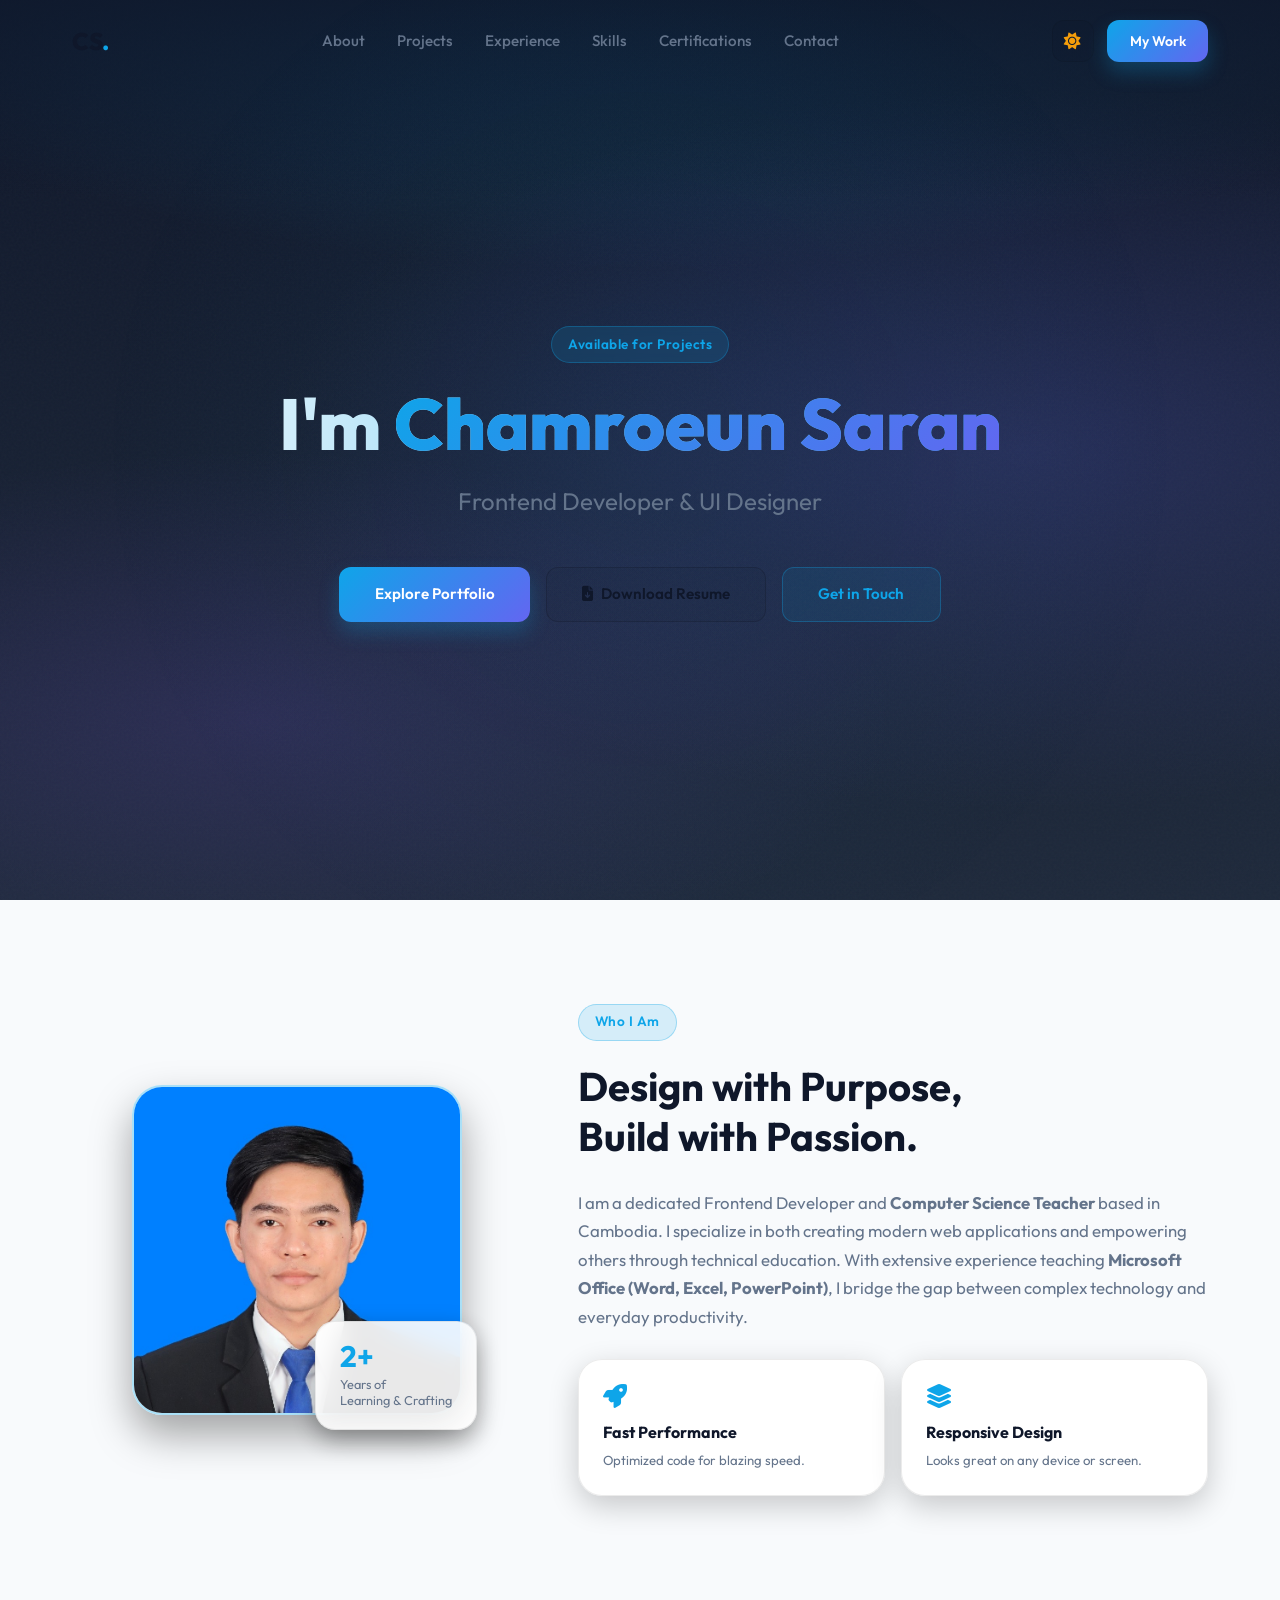
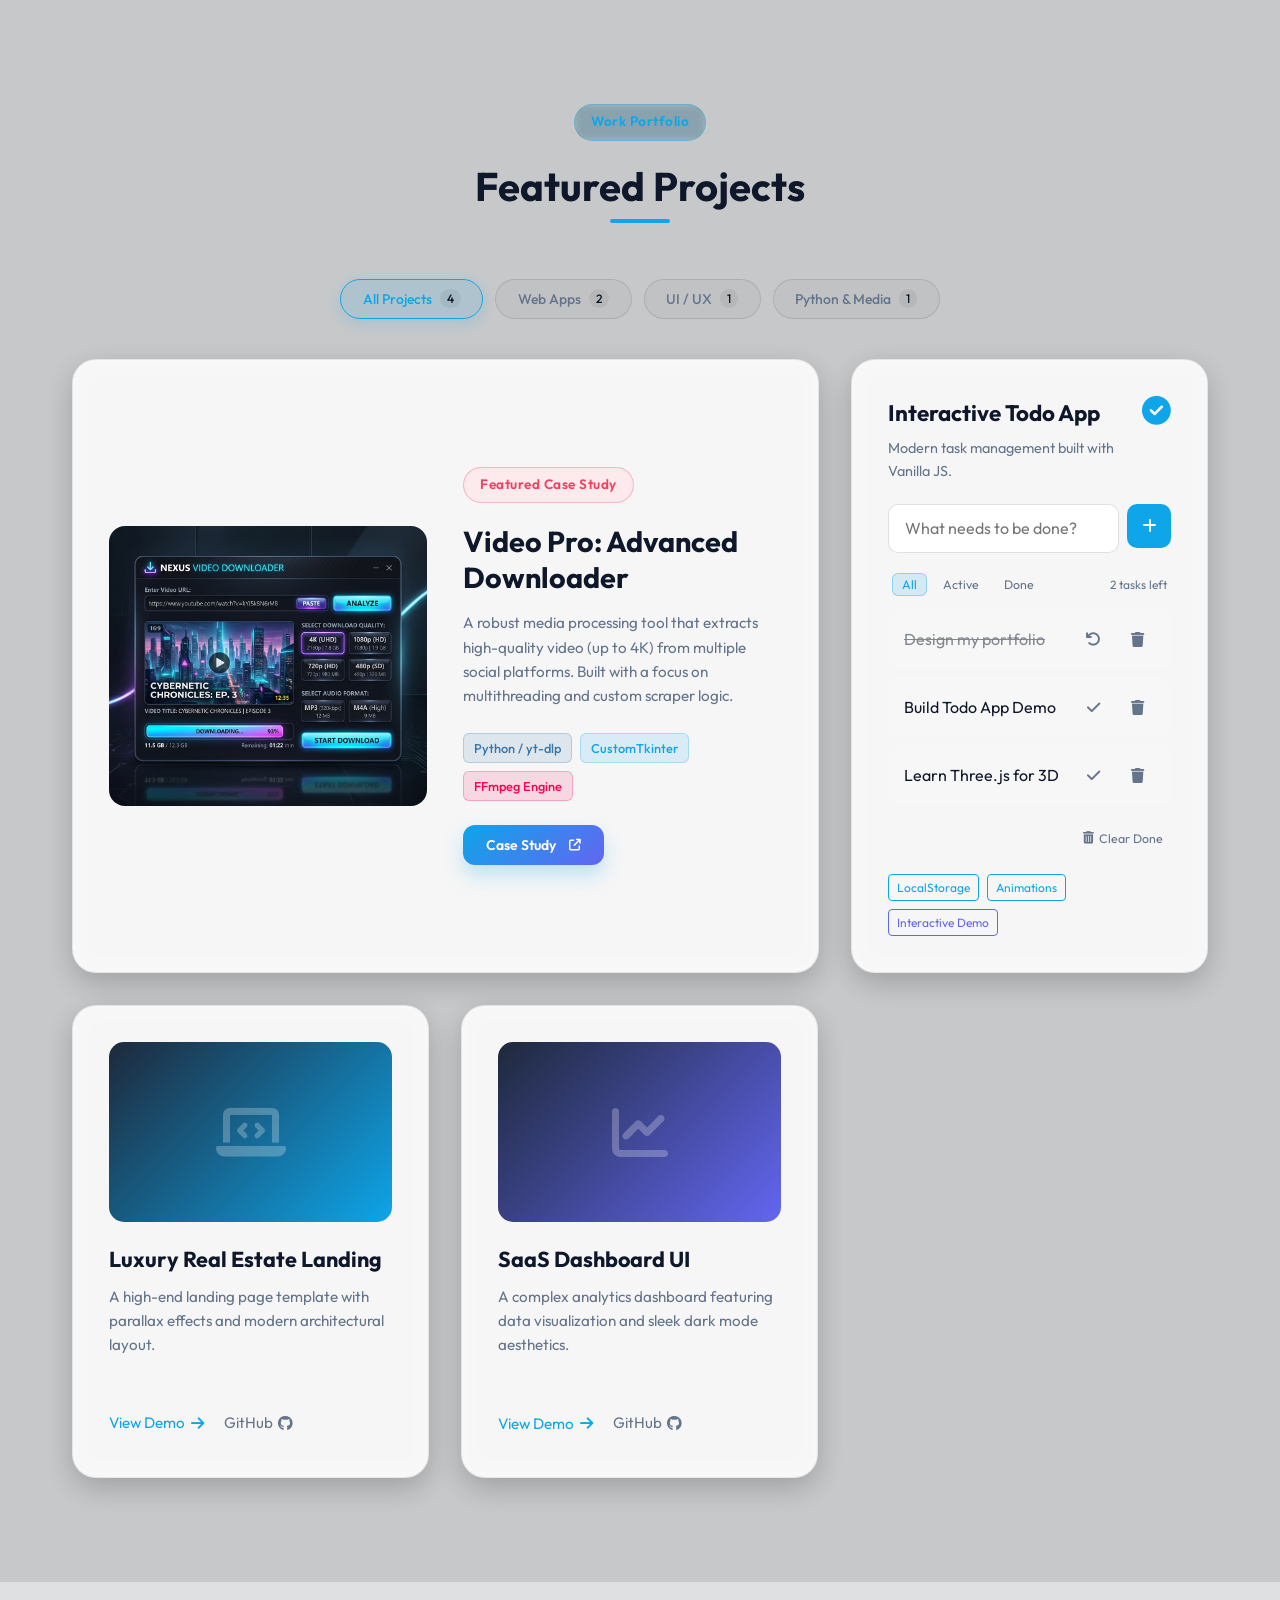
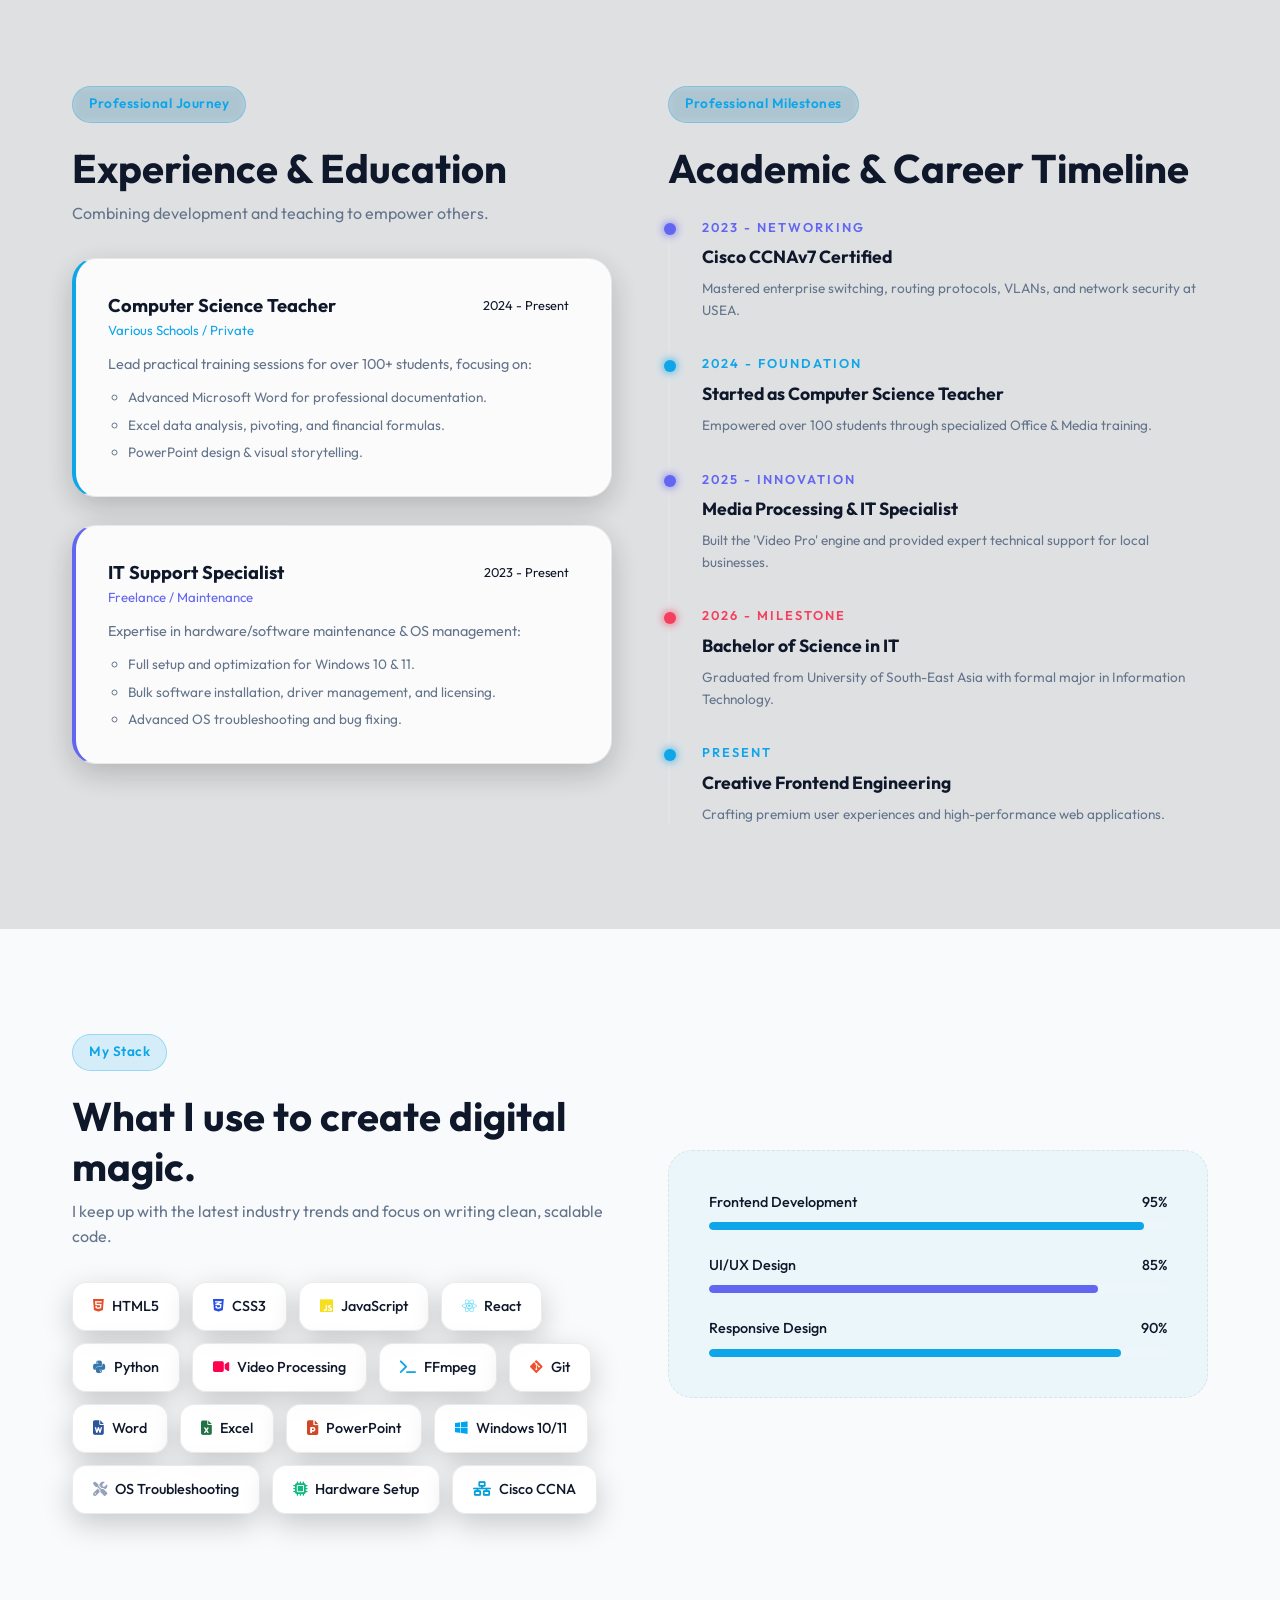
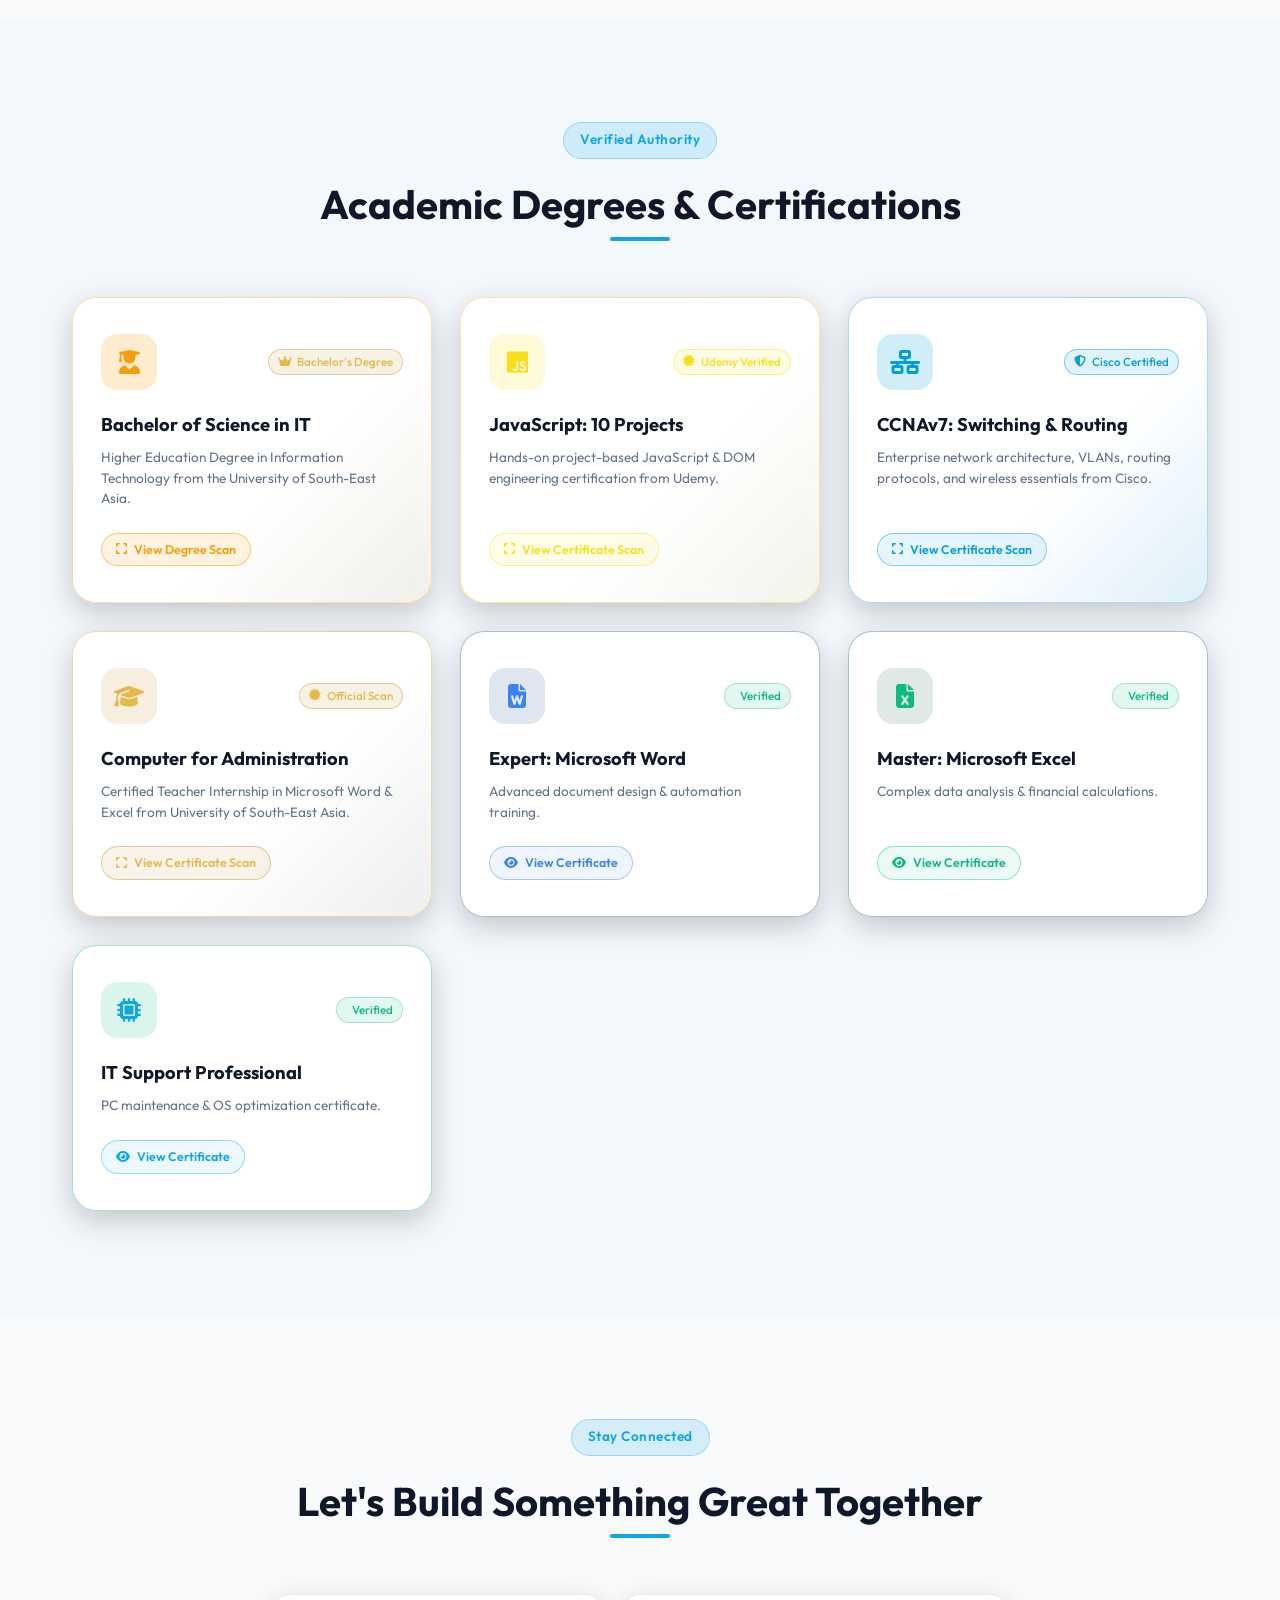
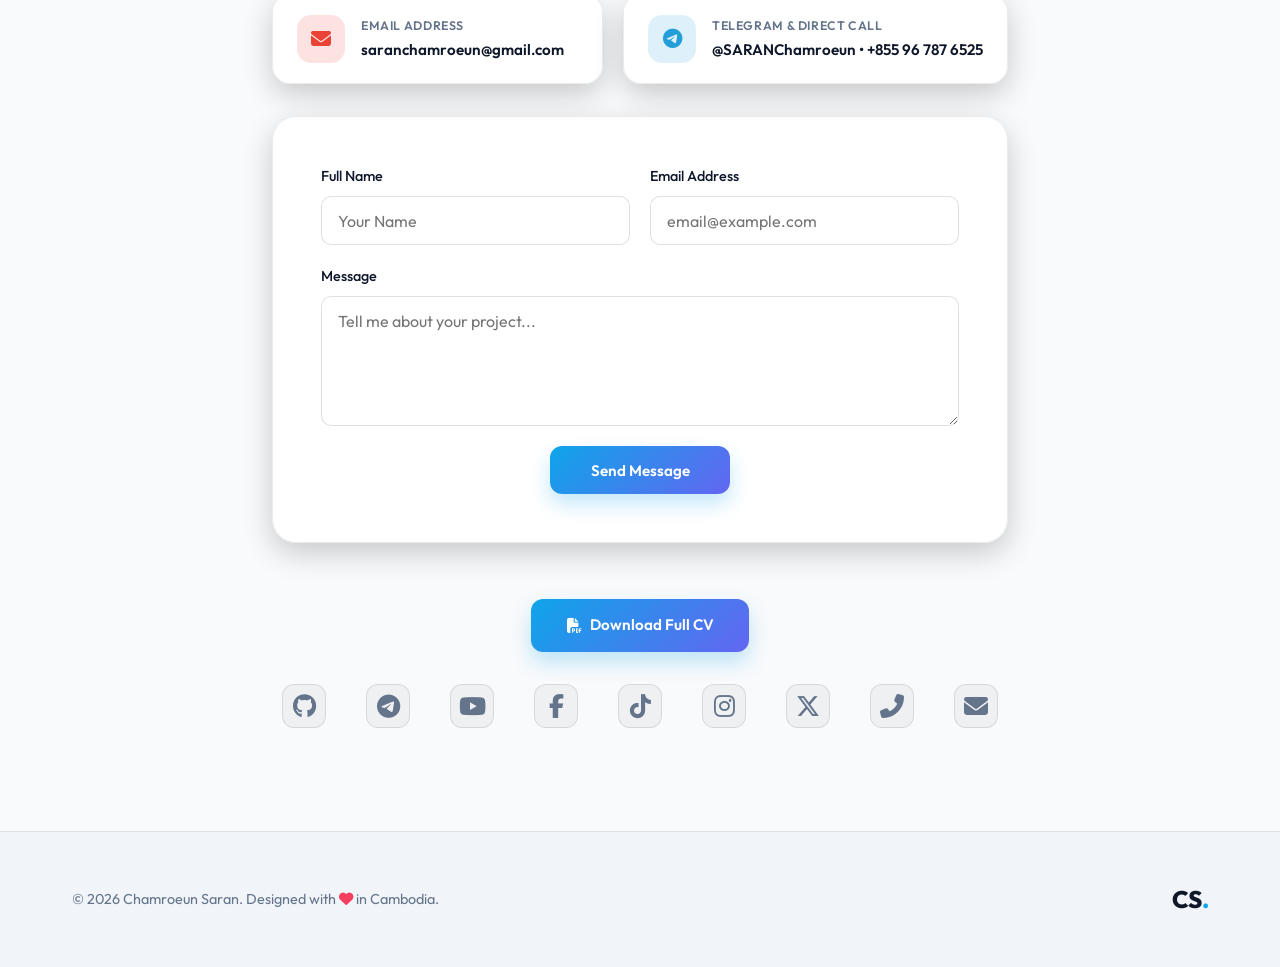
==== commit 8515f53e: "Add Telegram direct contact integration and brand styling" ====
--- a/index.html
+++ b/index.html
@@ -572,11 +572,11 @@
             <span class="contact-quick-val">saranchamroeun@gmail.com</span>
           </div>
         </a>
-        <a href="tel:+855967876525" class="glass-card contact-quick-card" aria-label="Call +855 967876525">
-          <div class="contact-quick-icon icon-phone"><i class="fas fa-phone-alt"></i></div>
+        <a href="https://t.me/SARANChamroeun" target="_blank" rel="noopener noreferrer" class="glass-card contact-quick-card" aria-label="Chat on Telegram @SARANChamroeun">
+          <div class="contact-quick-icon icon-telegram"><i class="fab fa-telegram-plane"></i></div>
           <div class="contact-quick-text">
-            <span class="contact-quick-label">Direct Phone / Telegram</span>
-            <span class="contact-quick-val">+855 96 787 6525</span>
+            <span class="contact-quick-label">Telegram & Direct Call</span>
+            <span class="contact-quick-val">@SARANChamroeun &bull; +855 96 787 6525</span>
           </div>
         </a>
       </div>
@@ -610,6 +610,7 @@
          <a href="assets/docs/resume.pdf" download class="btn-primary"><i class="fas fa-file-pdf"></i> Download Full CV</a>
          <div class="contact-socials">
             <a href="https://github.com/Chamroeun12" target="_blank" class="social-link" aria-label="GitHub"><i class="fab fa-github"></i></a>
+            <a href="https://t.me/SARANChamroeun" target="_blank" rel="noopener noreferrer" class="social-link" aria-label="Telegram"><i class="fab fa-telegram-plane"></i></a>
             <a href="https://youtube.com/@chamroeunsaran" target="_blank" rel="noopener noreferrer" class="social-link" aria-label="YouTube"><i class="fab fa-youtube"></i></a>
             <a href="https://www.facebook.com/KroeunZ/" target="_blank" rel="noopener noreferrer" class="social-link" aria-label="Facebook"><i class="fab fa-facebook-f"></i></a>
             <a href="https://www.tiktok.com/@chamroeun_12" target="_blank" rel="noopener noreferrer" class="social-link" aria-label="TikTok"><i class="fab fa-tiktok"></i></a>
--- a/assets/css/index.css
+++ b/assets/css/index.css
@@ -1716,6 +1716,11 @@
   color: #10b981;
 }
 
+.contact-quick-icon.icon-telegram {
+  background: rgba(34, 158, 217, 0.15);
+  color: #229ED9;
+}
+
 .contact-quick-text {
   display: flex;
   flex-direction: column;
@@ -1859,6 +1864,13 @@
   border-color: #ff0000;
   background: rgba(255, 0, 0, 0.12);
   box-shadow: 0 8px 20px rgba(255, 0, 0, 0.25);
+}
+
+.social-link[aria-label="Telegram"]:hover {
+  color: #229ED9;
+  border-color: #229ED9;
+  background: rgba(34, 158, 217, 0.12);
+  box-shadow: 0 8px 20px rgba(34, 158, 217, 0.25);
 }
 
 .social-link[aria-label*="Phone"]:hover {
@@ -2644,6 +2656,13 @@
   box-shadow: 0 8px 20px rgba(255, 0, 0, 0.2);
 }
 
+[data-theme="light"] .social-link[aria-label="Telegram"]:hover {
+  color: #229ED9;
+  border-color: #229ED9;
+  background: rgba(34, 158, 217, 0.08);
+  box-shadow: 0 8px 20px rgba(34, 158, 217, 0.2);
+}
+
 [data-theme="light"] .social-link[aria-label*="Phone"]:hover {
   color: #10b981;
   border-color: #10b981;
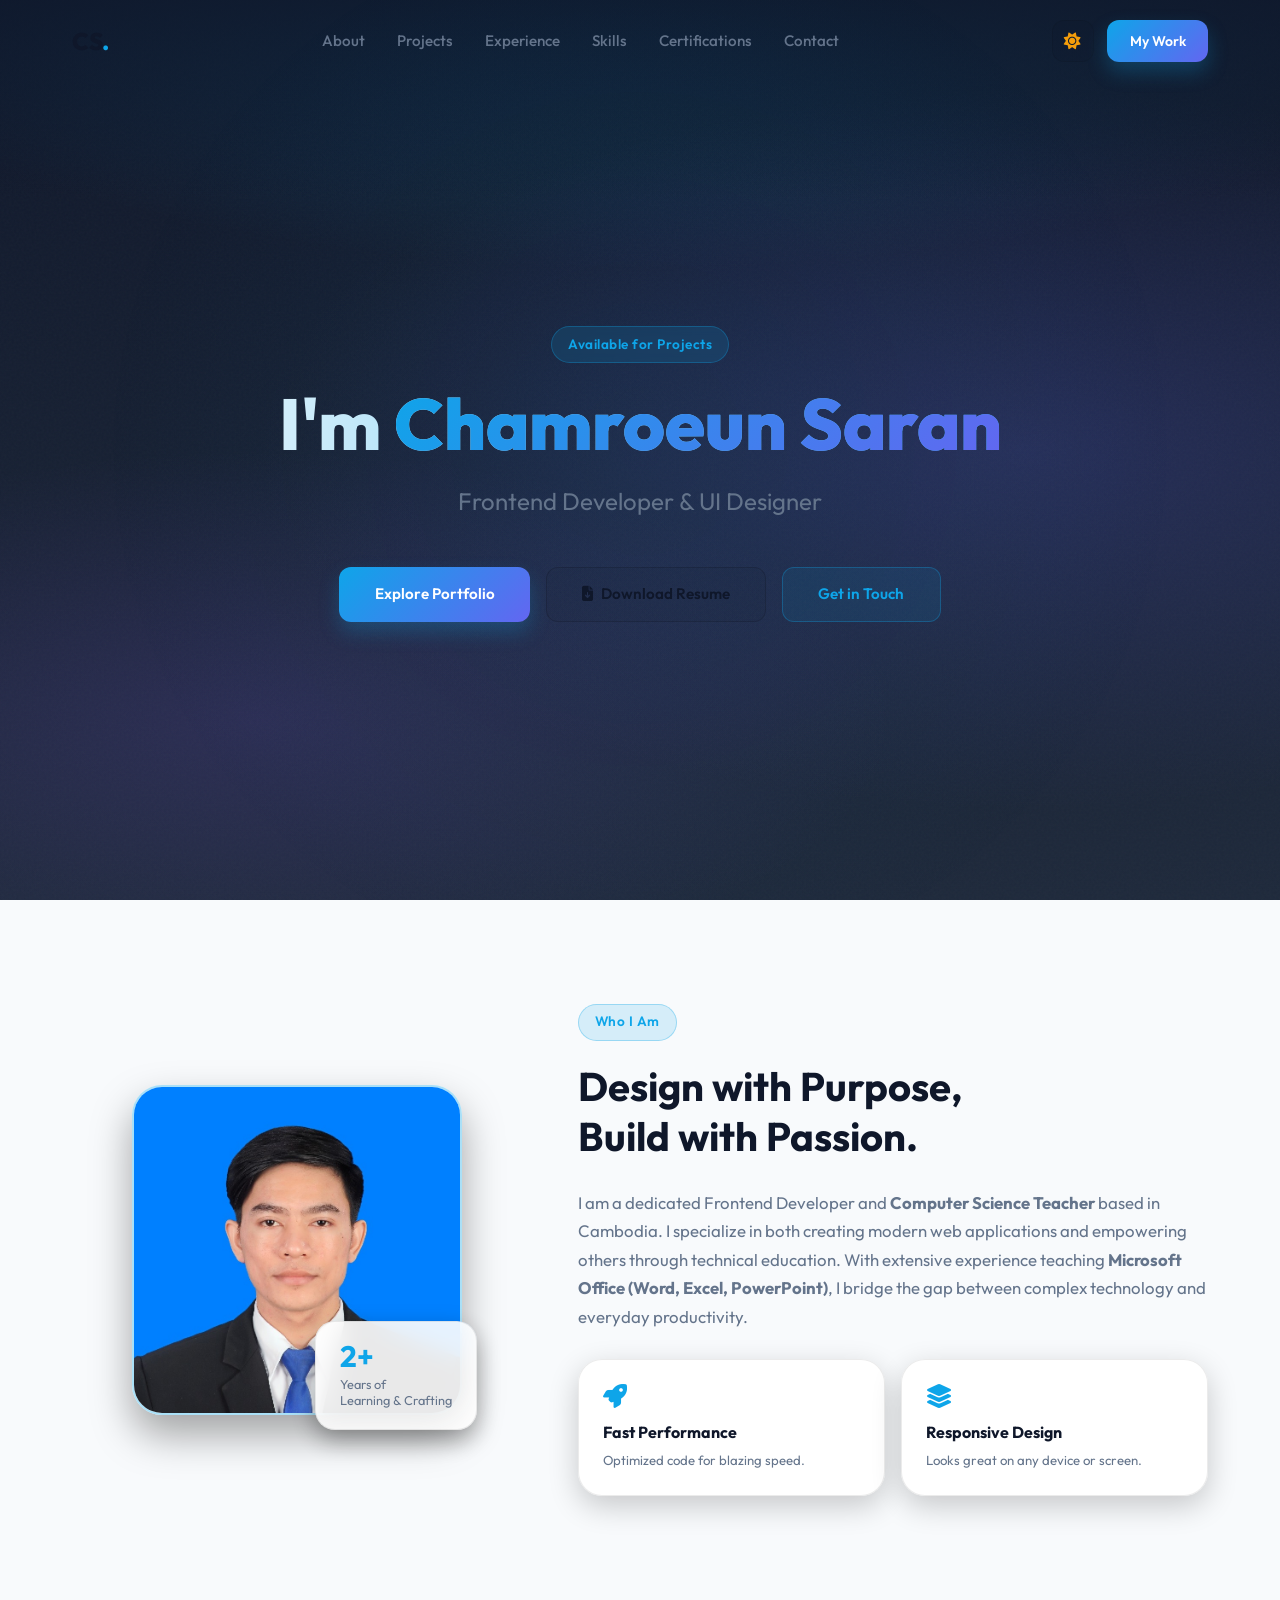
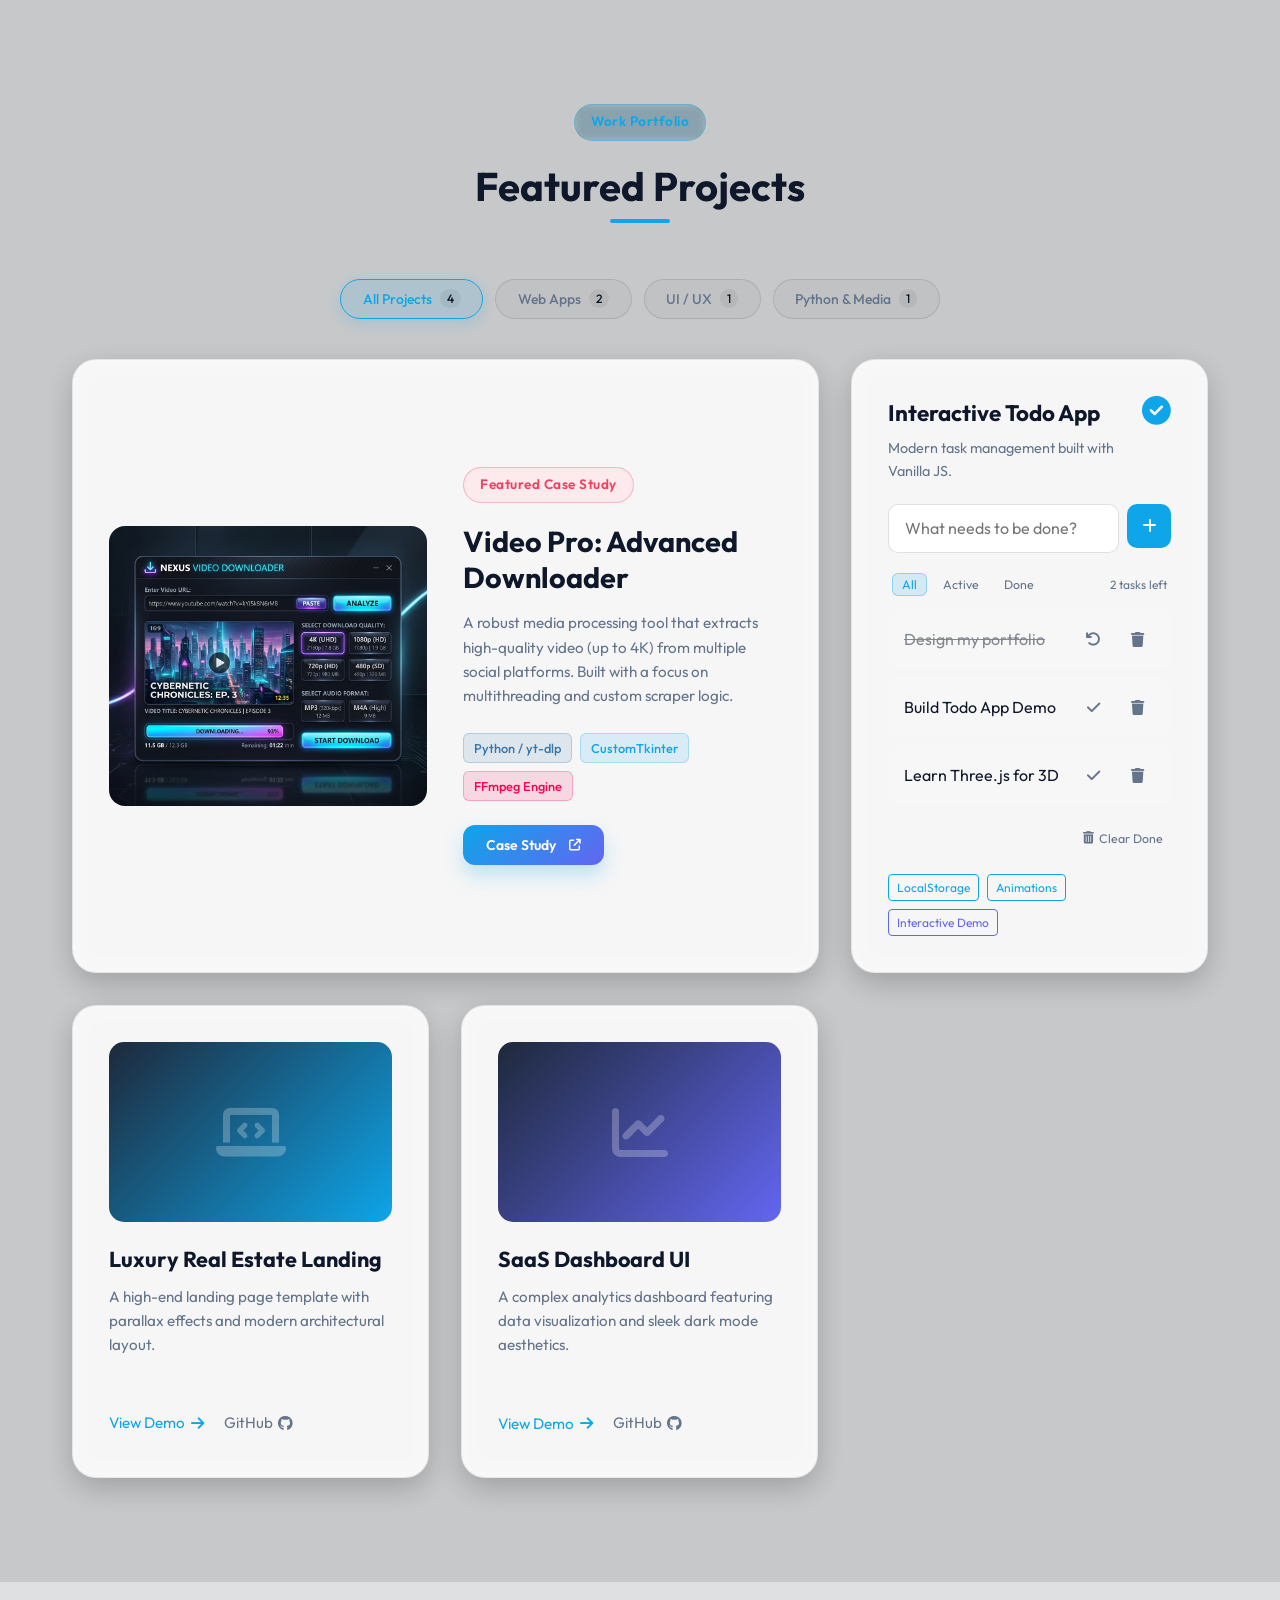
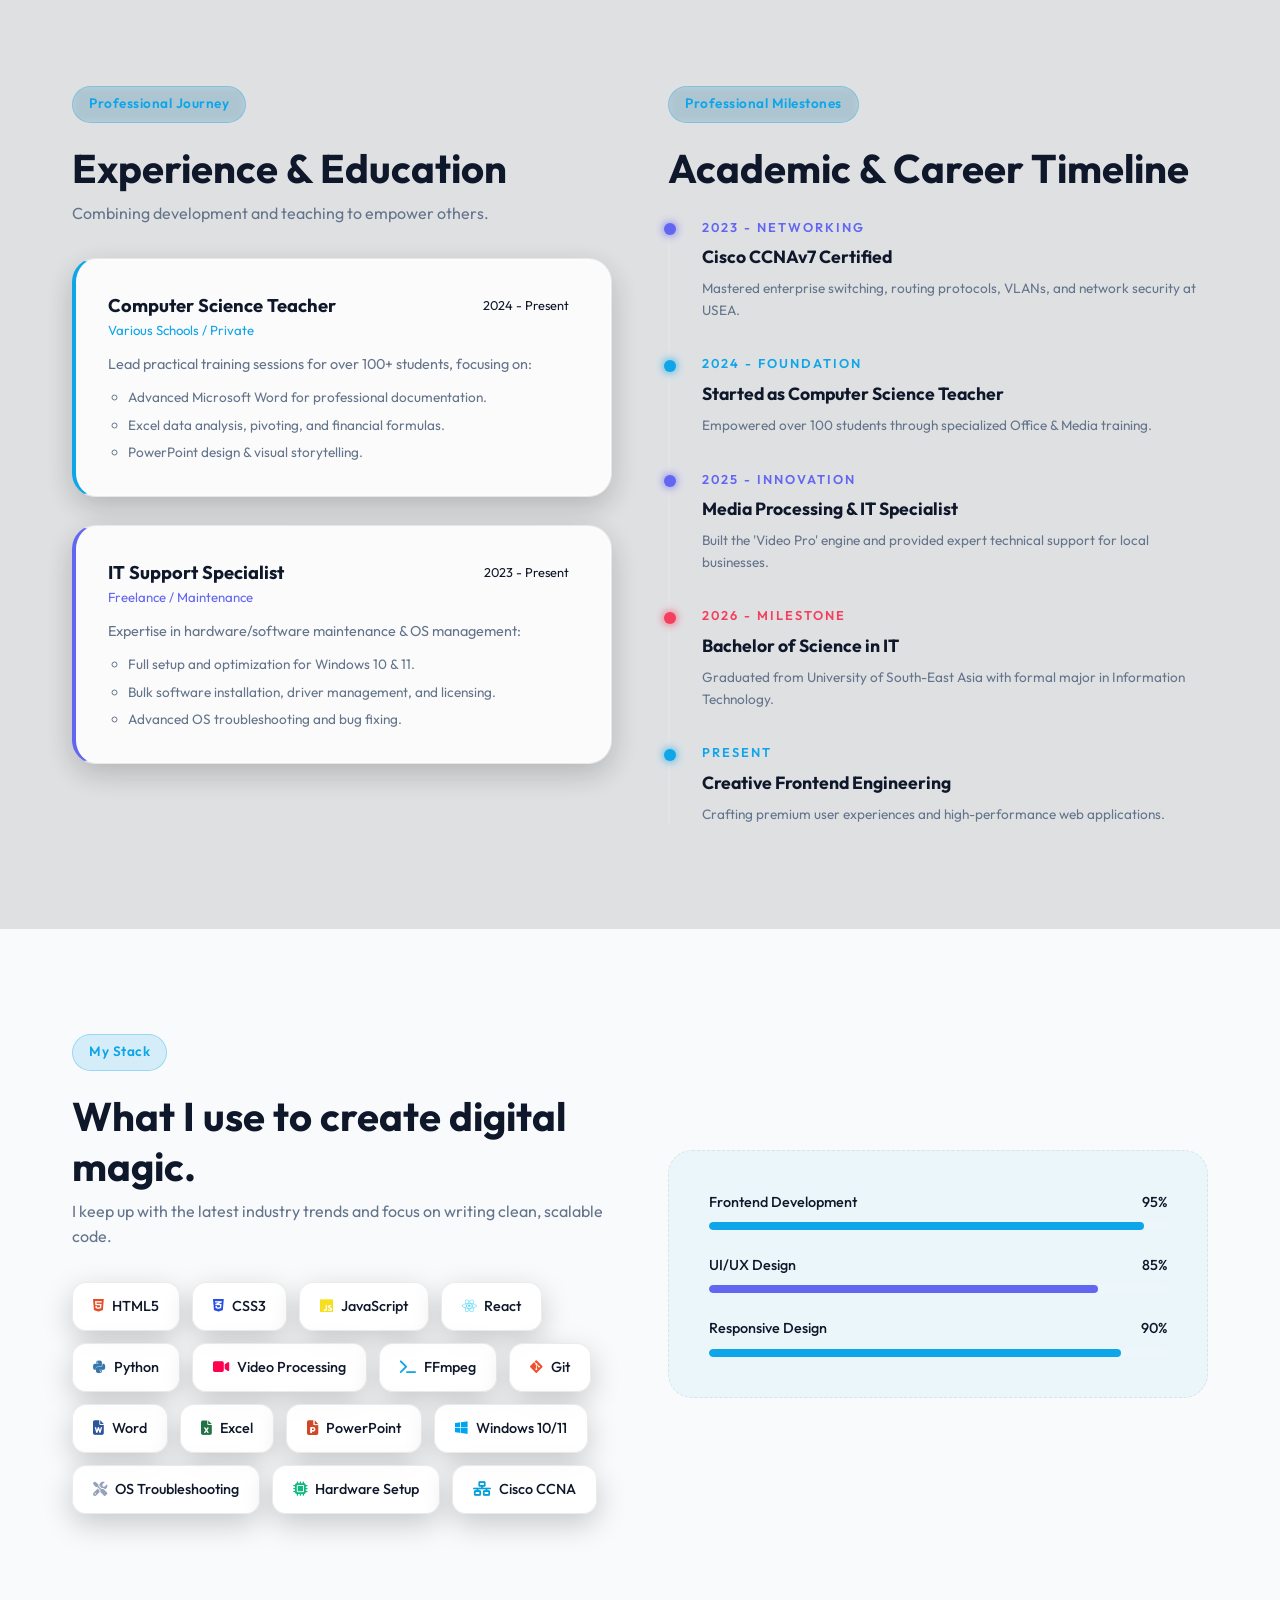
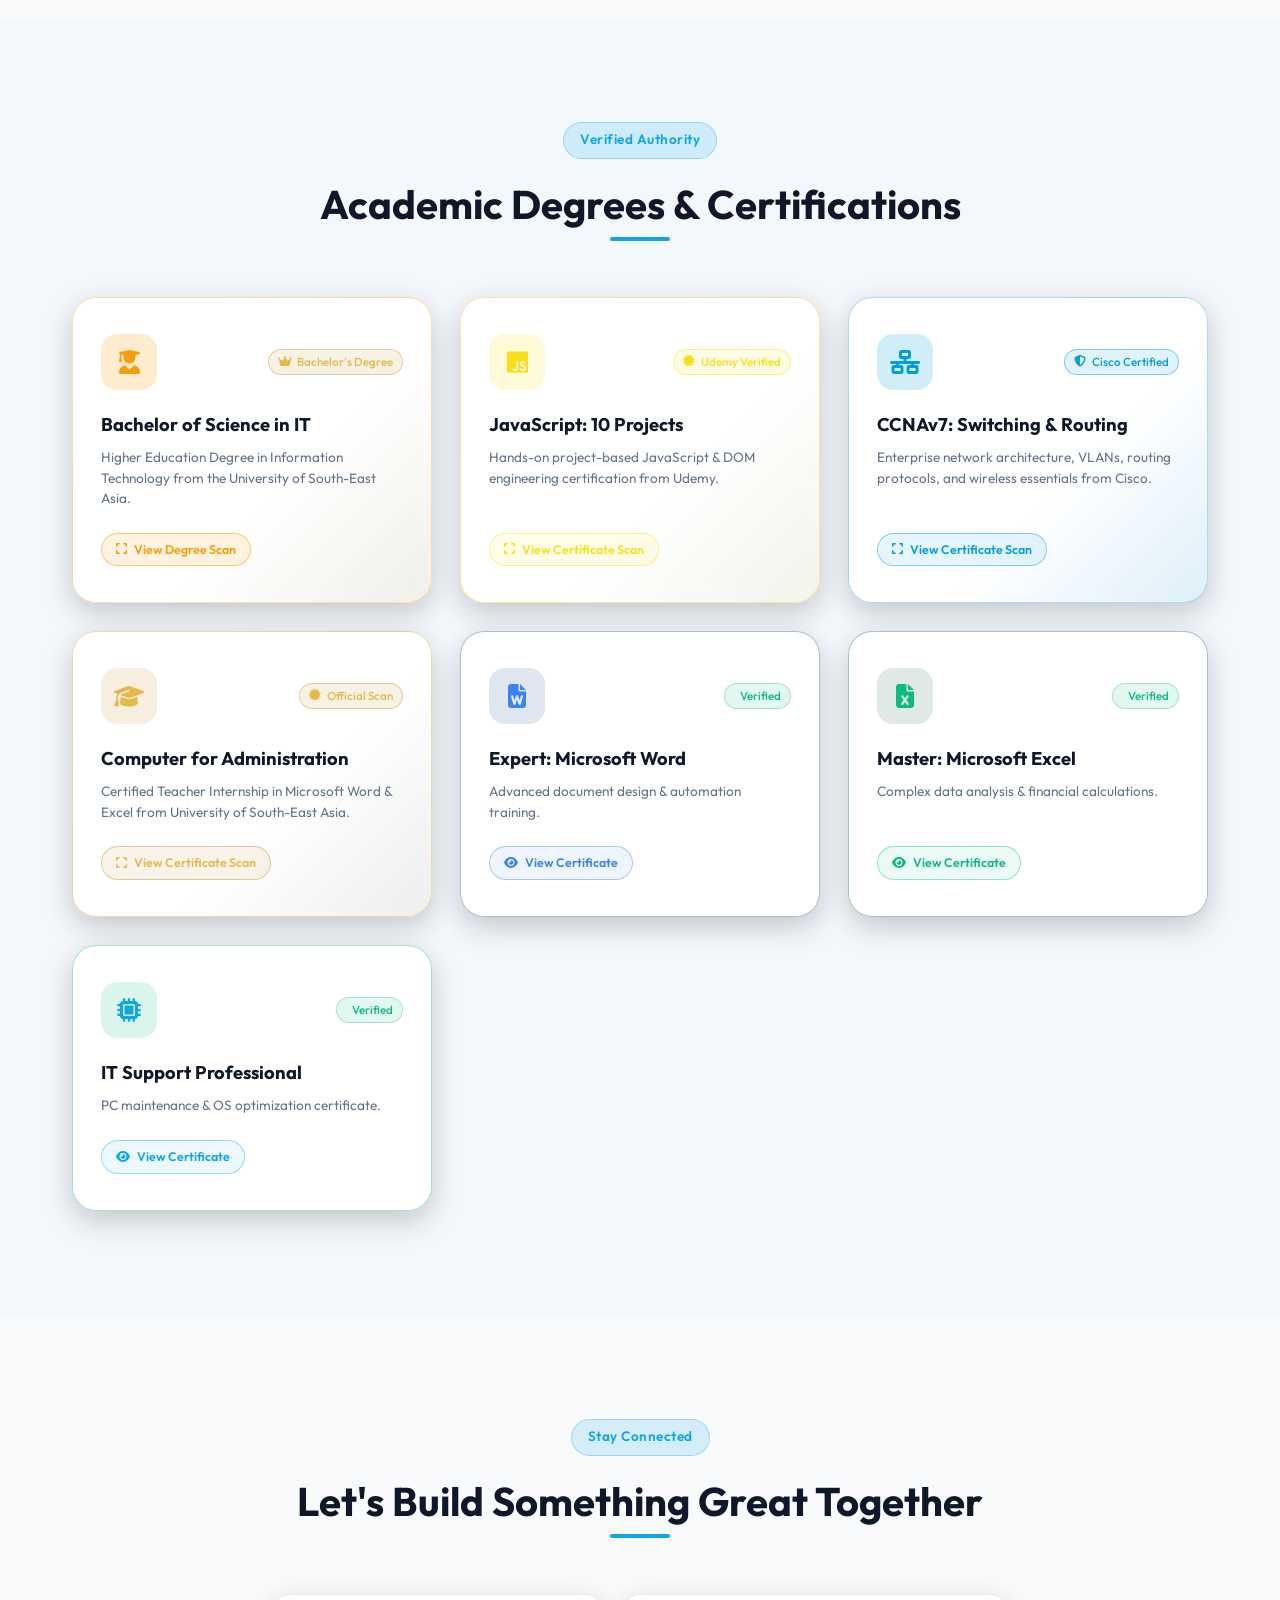
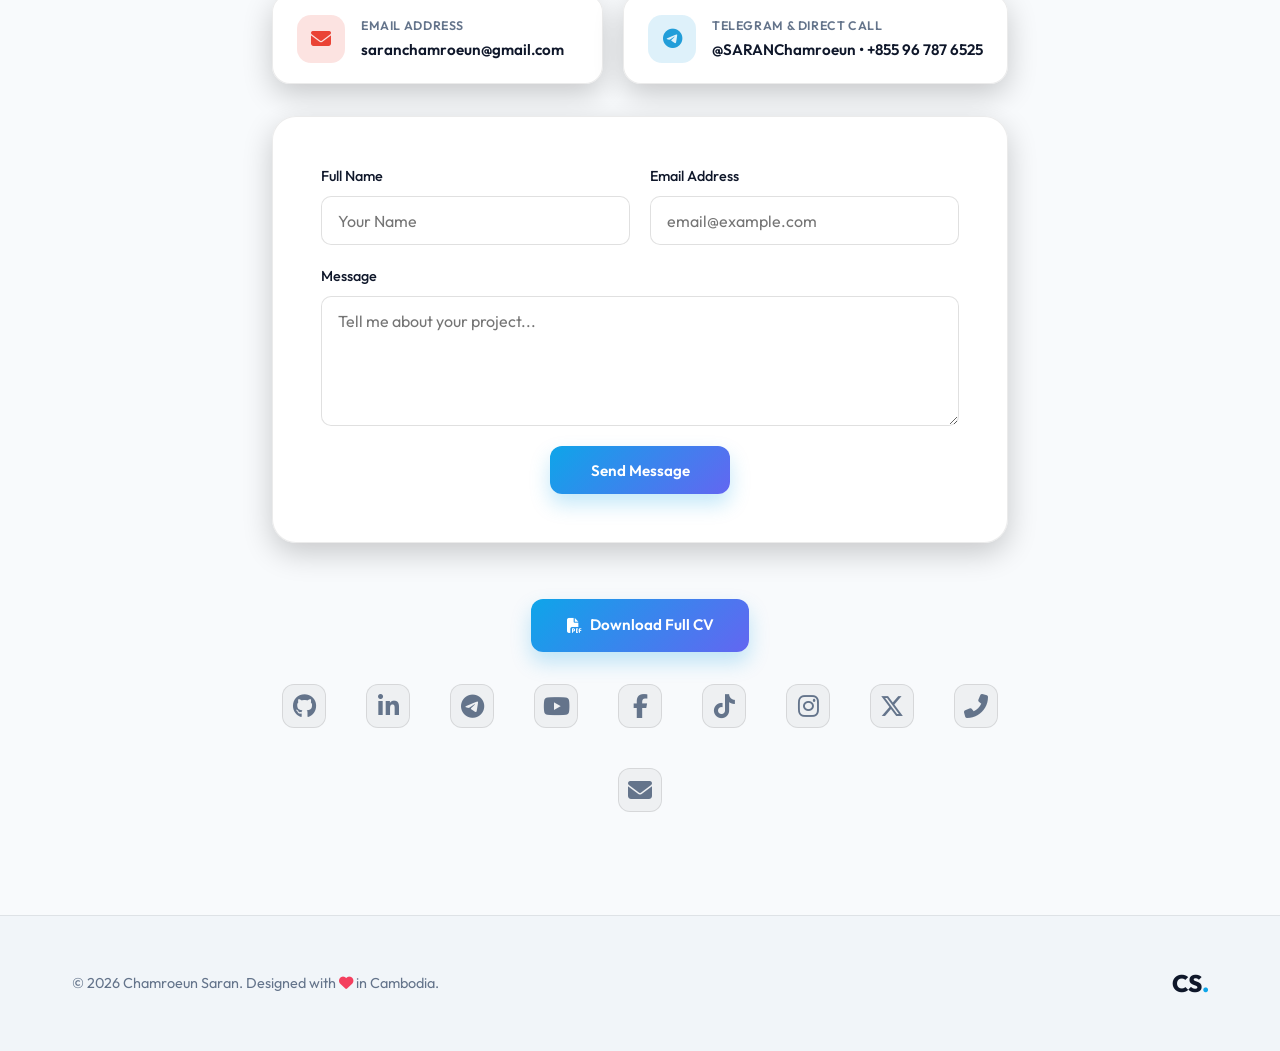
==== commit 5a4305ef: "Add LinkedIn profile link and professional brand styling" ====
--- a/index.html
+++ b/index.html
@@ -610,6 +610,7 @@
          <a href="assets/docs/resume.pdf" download class="btn-primary"><i class="fas fa-file-pdf"></i> Download Full CV</a>
          <div class="contact-socials">
             <a href="https://github.com/Chamroeun12" target="_blank" class="social-link" aria-label="GitHub"><i class="fab fa-github"></i></a>
+            <a href="https://www.linkedin.com/in/chamroeun-saran-548a34302/" target="_blank" rel="noopener noreferrer" class="social-link" aria-label="LinkedIn"><i class="fab fa-linkedin-in"></i></a>
             <a href="https://t.me/SARANChamroeun" target="_blank" rel="noopener noreferrer" class="social-link" aria-label="Telegram"><i class="fab fa-telegram-plane"></i></a>
             <a href="https://youtube.com/@chamroeunsaran" target="_blank" rel="noopener noreferrer" class="social-link" aria-label="YouTube"><i class="fab fa-youtube"></i></a>
             <a href="https://www.facebook.com/KroeunZ/" target="_blank" rel="noopener noreferrer" class="social-link" aria-label="Facebook"><i class="fab fa-facebook-f"></i></a>
--- a/assets/css/index.css
+++ b/assets/css/index.css
@@ -1871,6 +1871,13 @@
   border-color: #229ED9;
   background: rgba(34, 158, 217, 0.12);
   box-shadow: 0 8px 20px rgba(34, 158, 217, 0.25);
+}
+
+.social-link[aria-label="LinkedIn"]:hover {
+  color: #0a66c2;
+  border-color: #0a66c2;
+  background: rgba(10, 102, 194, 0.12);
+  box-shadow: 0 8px 20px rgba(10, 102, 194, 0.25);
 }
 
 .social-link[aria-label*="Phone"]:hover {
@@ -2663,6 +2670,13 @@
   box-shadow: 0 8px 20px rgba(34, 158, 217, 0.2);
 }
 
+[data-theme="light"] .social-link[aria-label="LinkedIn"]:hover {
+  color: #0a66c2;
+  border-color: #0a66c2;
+  background: rgba(10, 102, 194, 0.08);
+  box-shadow: 0 8px 20px rgba(10, 102, 194, 0.2);
+}
+
 [data-theme="light"] .social-link[aria-label*="Phone"]:hover {
   color: #10b981;
   border-color: #10b981;
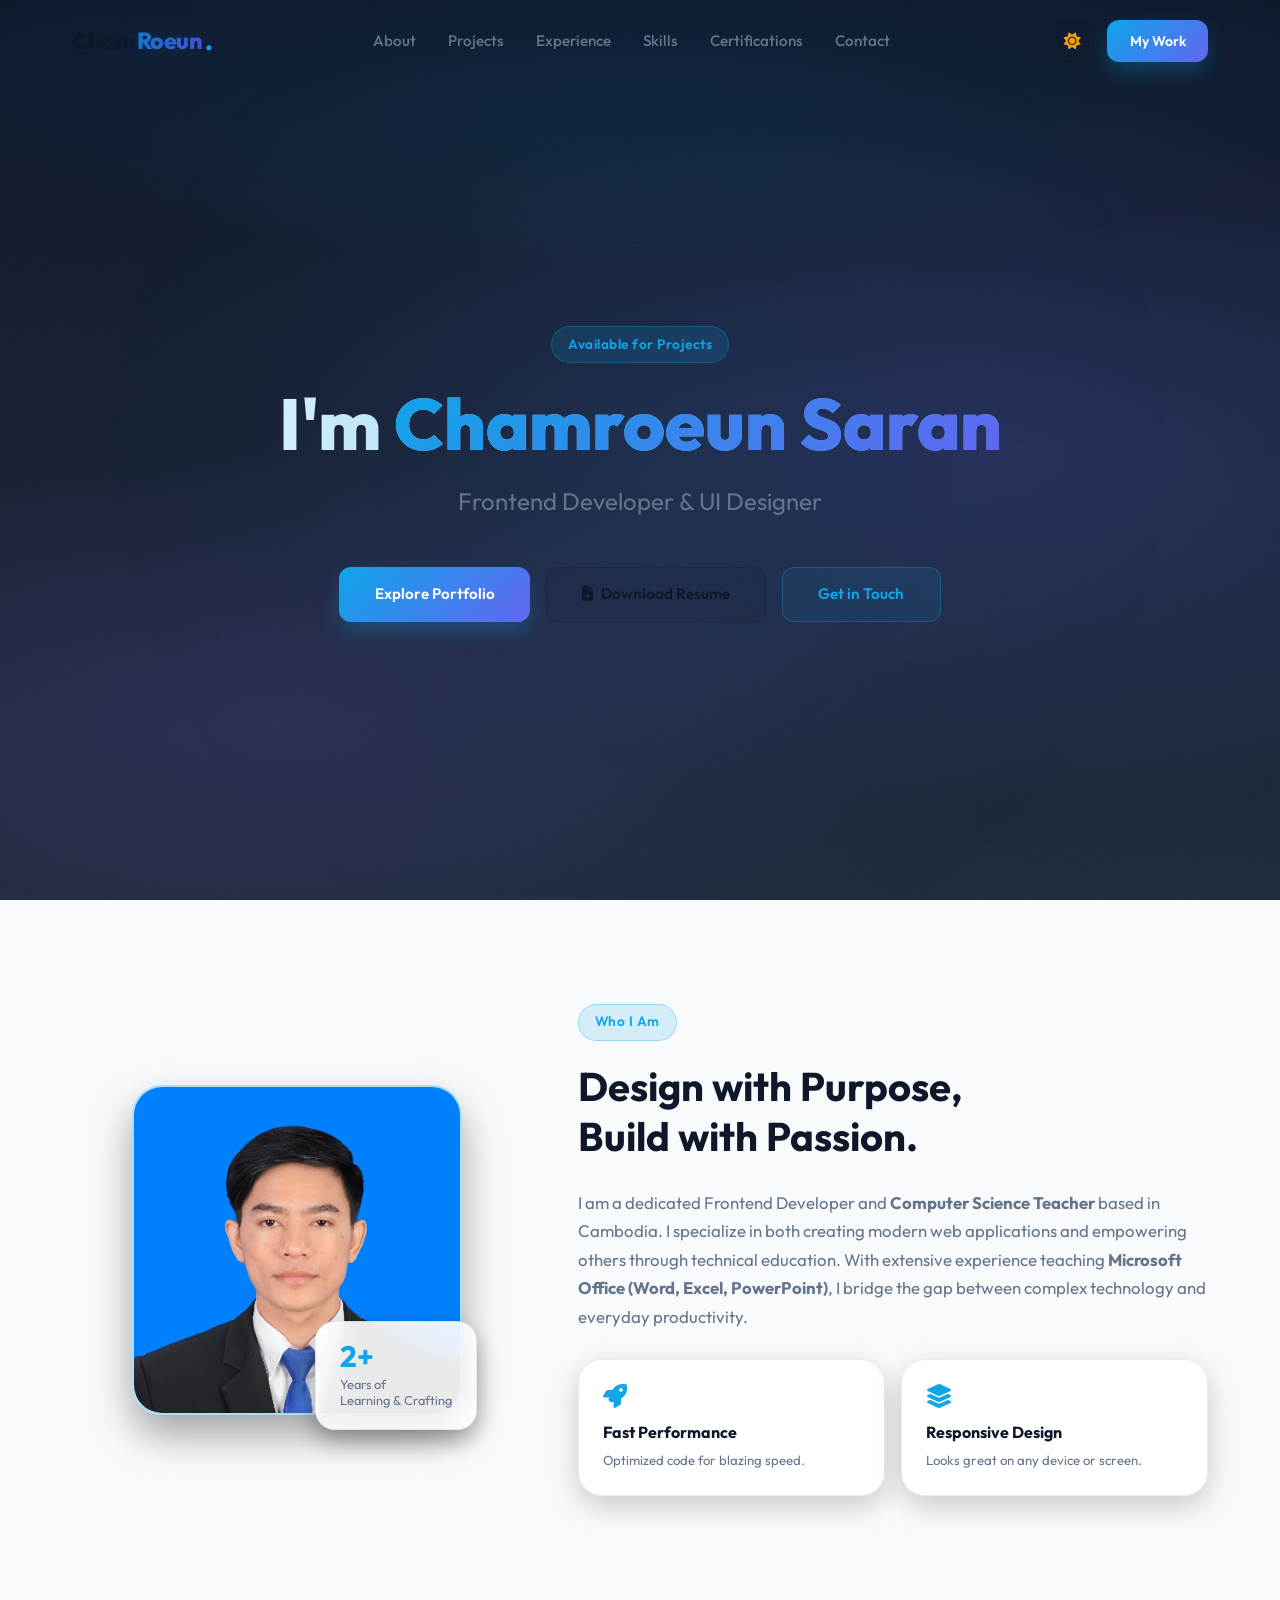
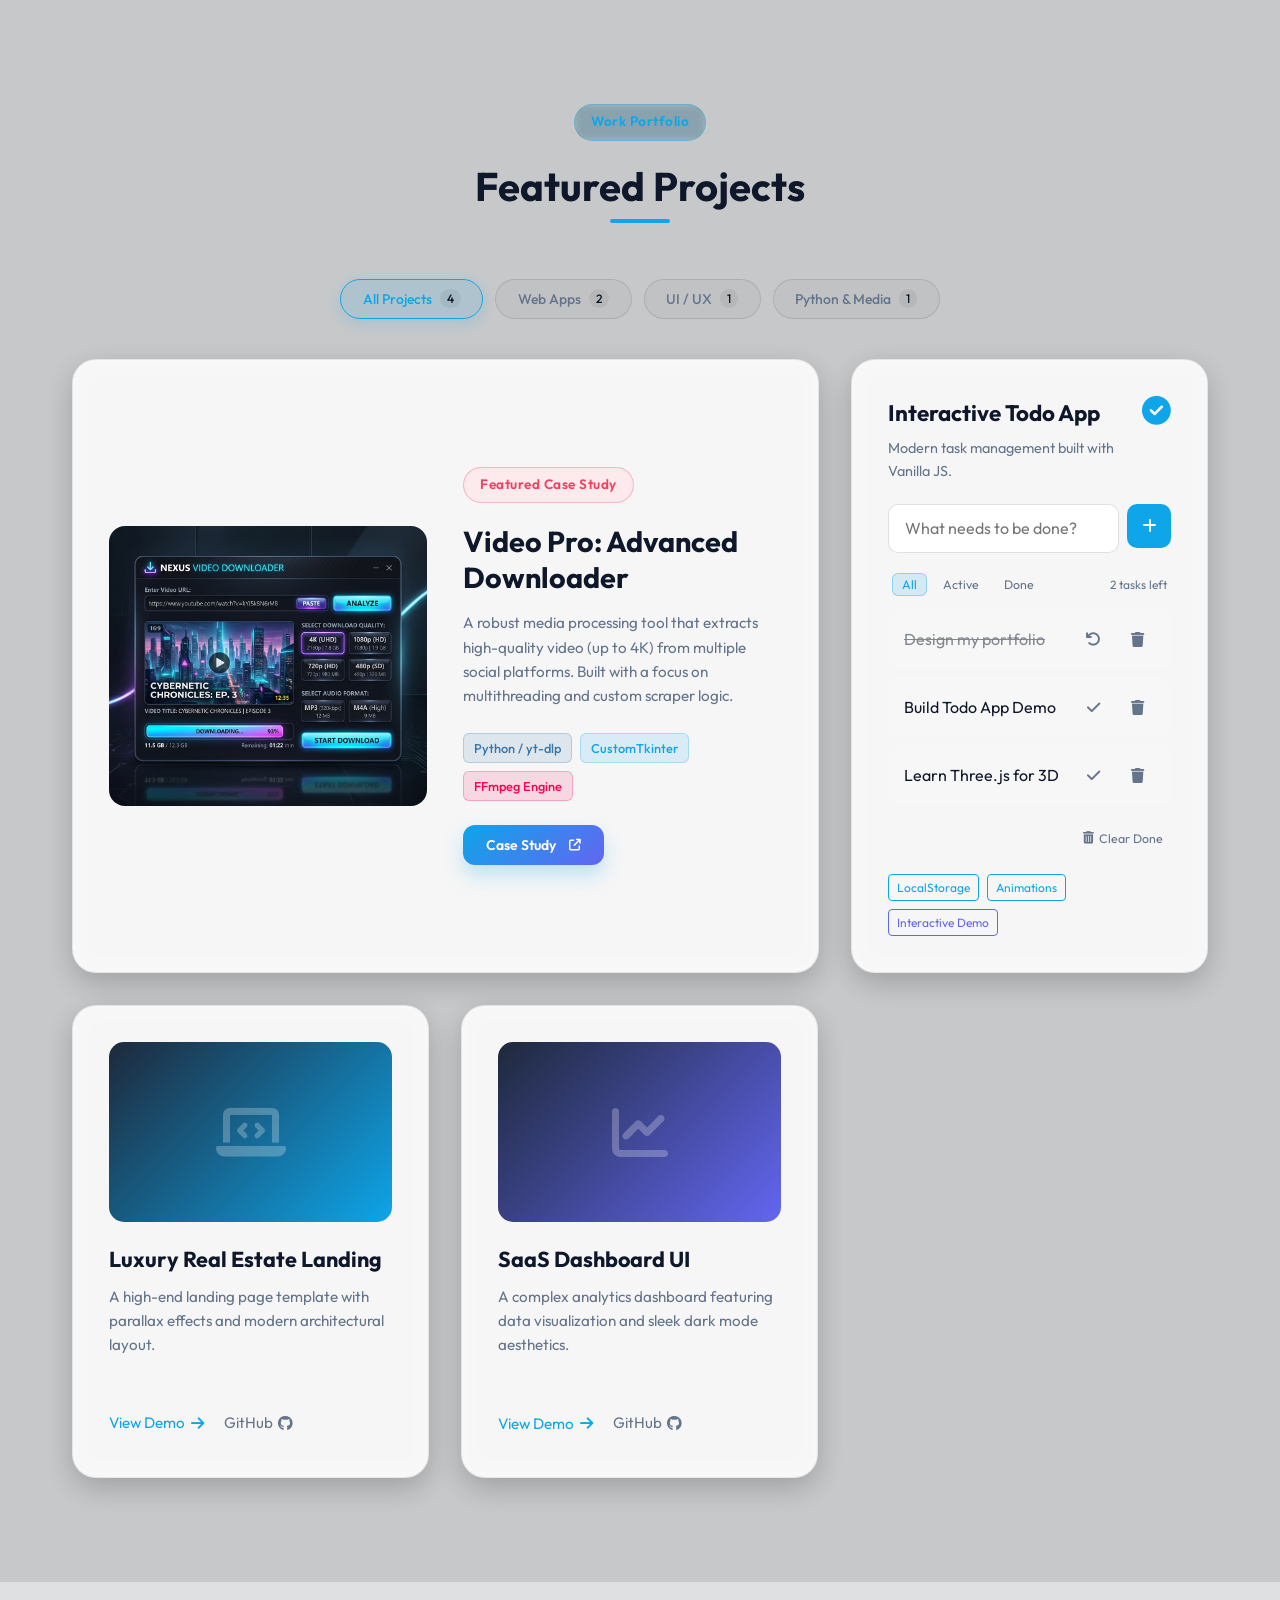
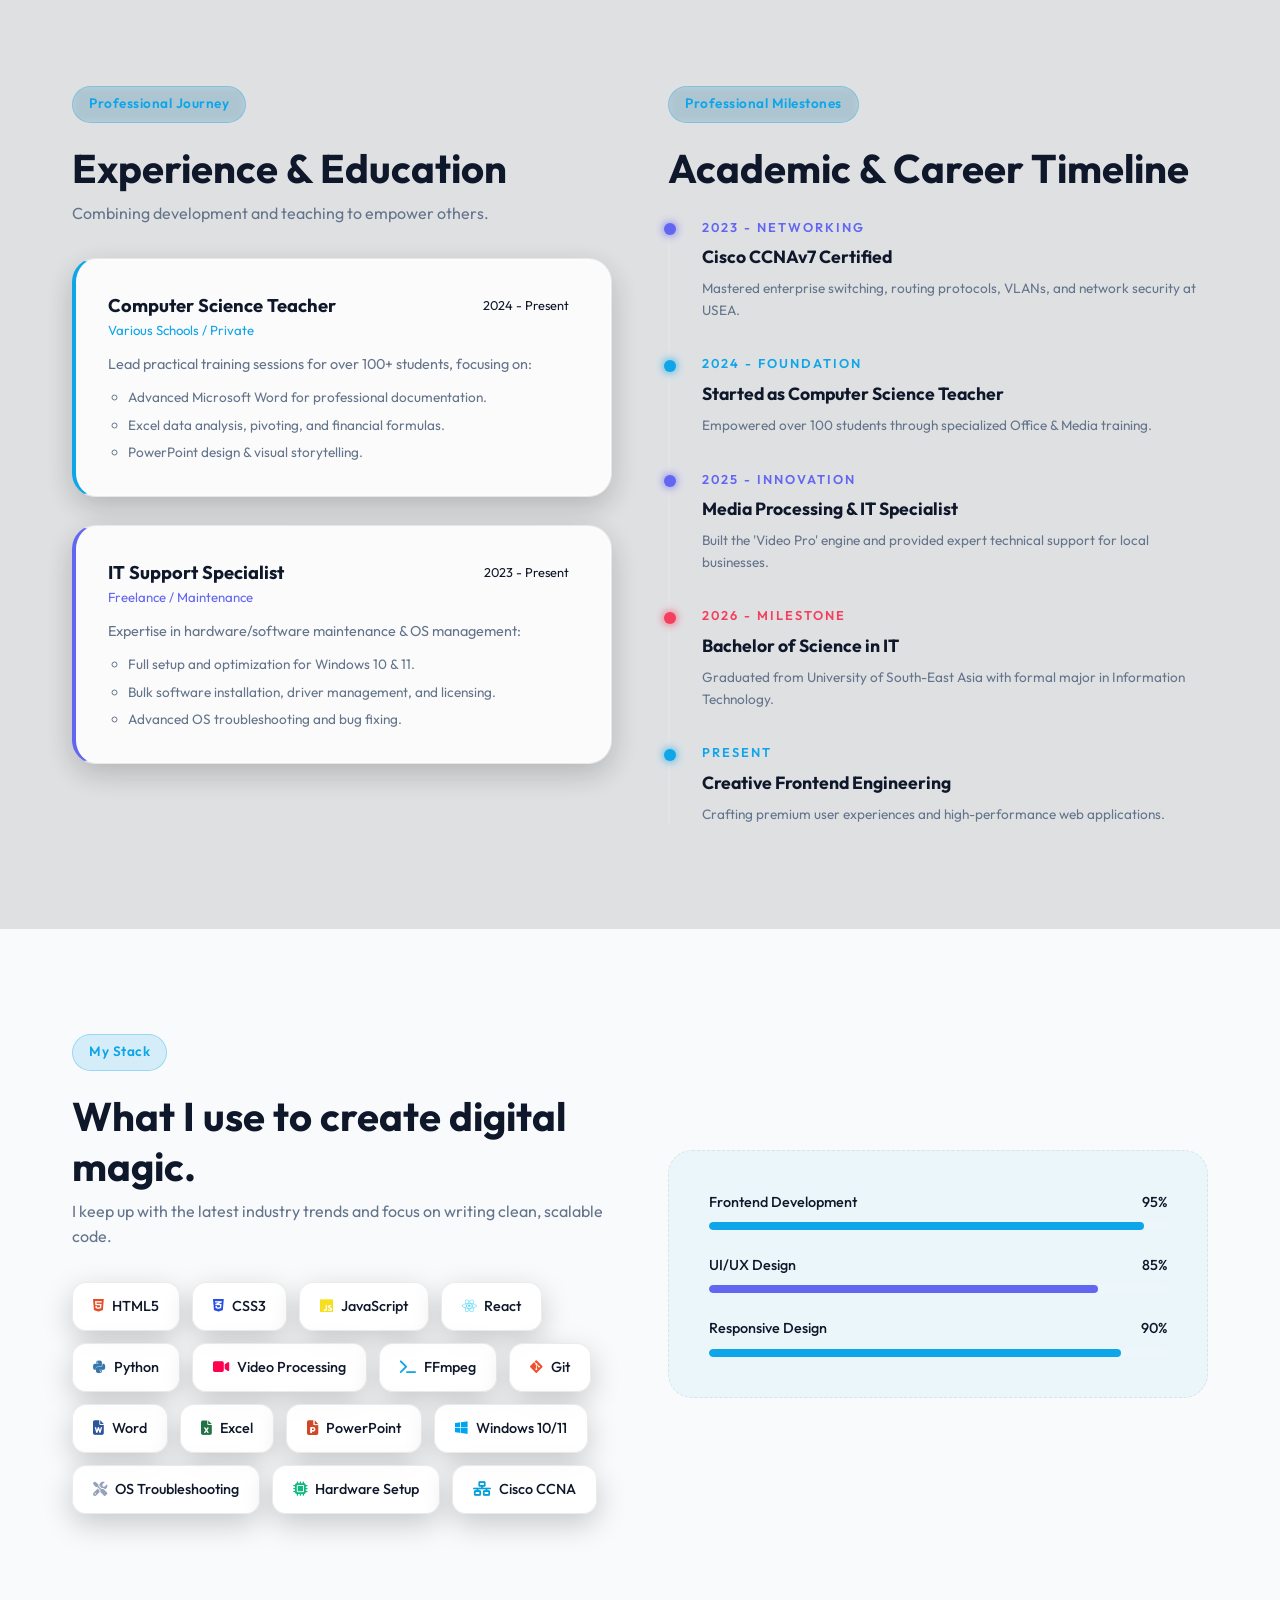
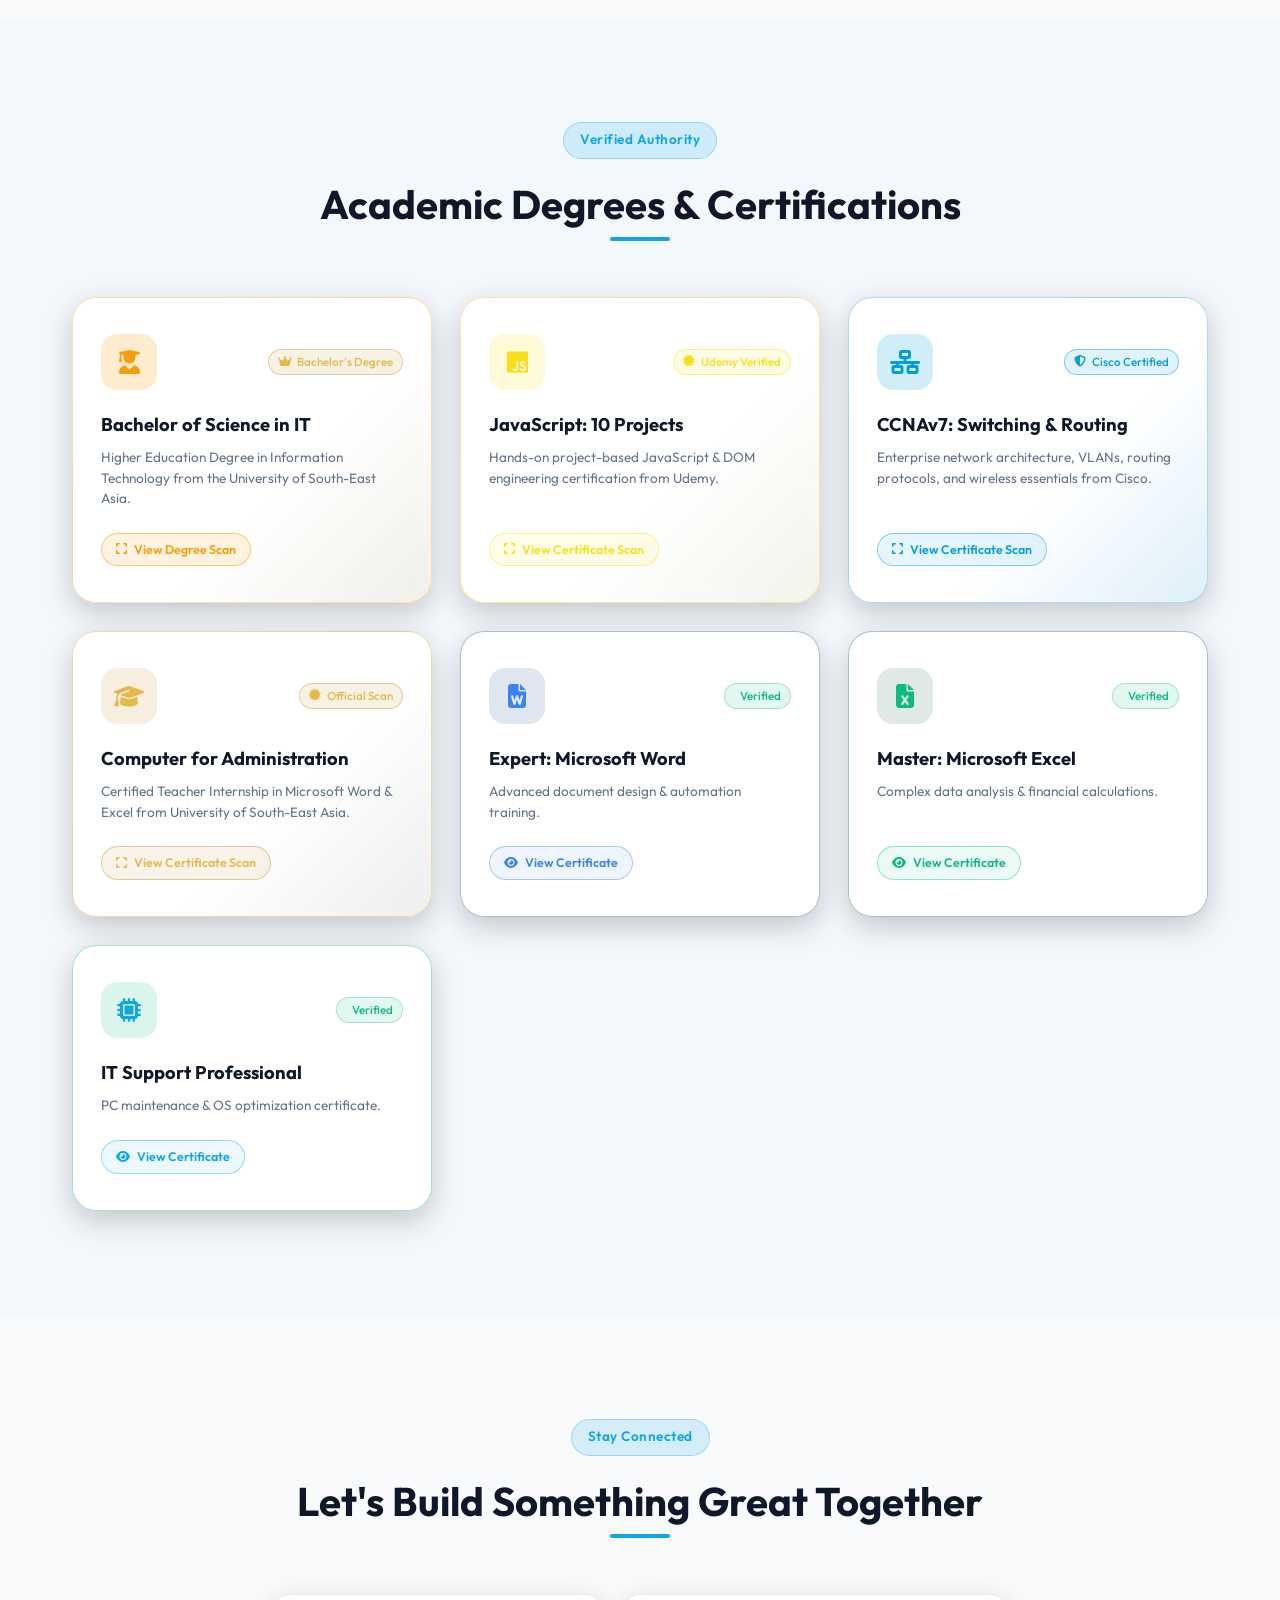
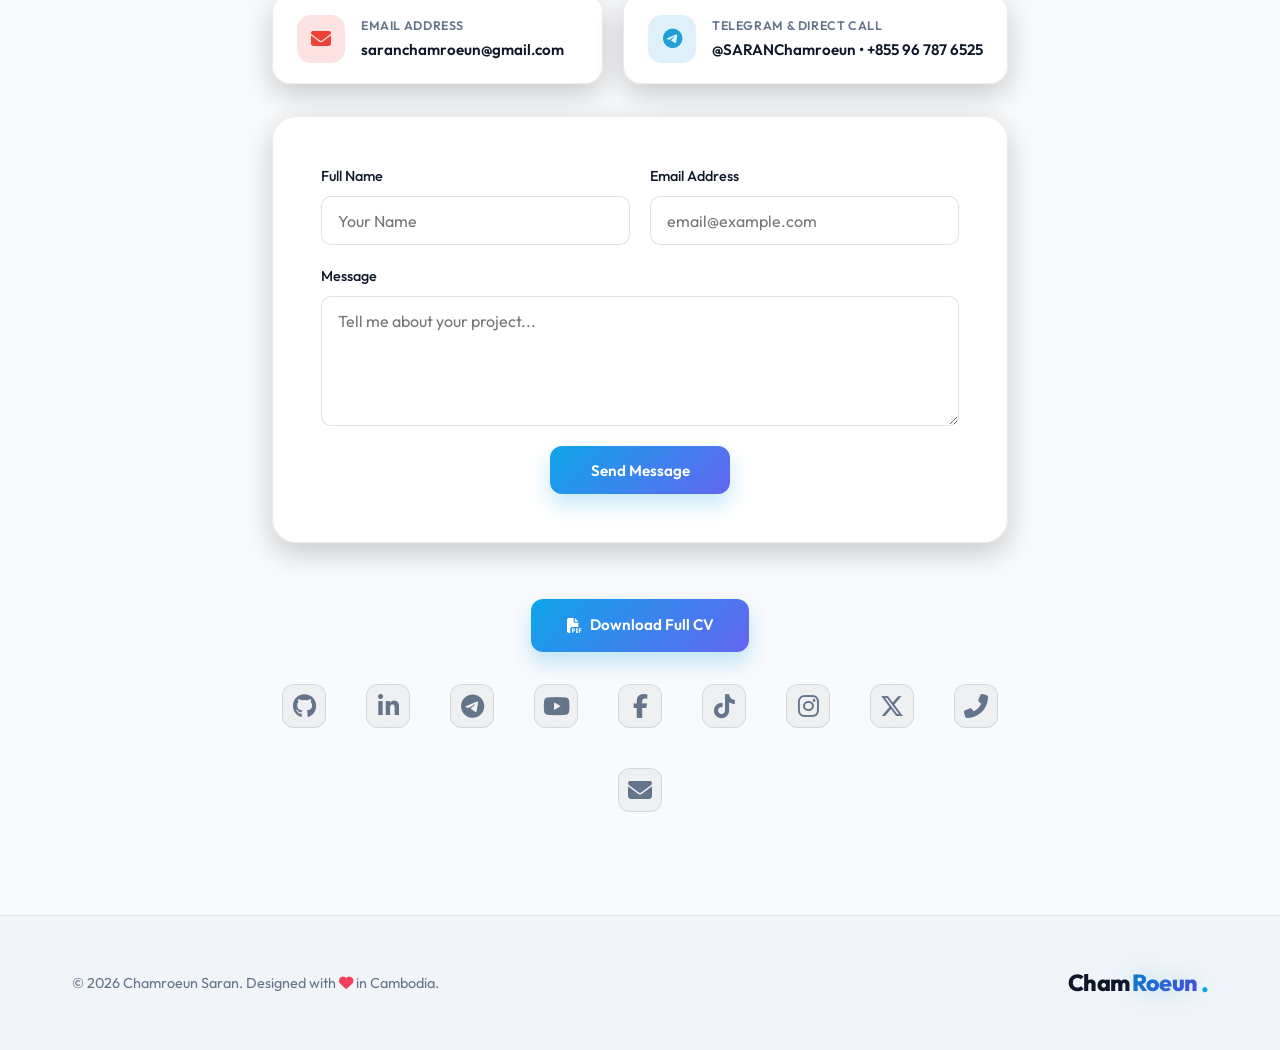
==== commit add91d91: "Update logo to Cham Roeun with radiant gradient highlight" ====
--- a/index.html
+++ b/index.html
@@ -22,7 +22,7 @@
   <!-- NAVIGATION -->
   <nav id="navbar">
     <div class="container nav-content">
-      <a href="#" class="logo">CS<span class="text-primary">.</span></a>
+      <a href="#" class="logo">Cham <span class="logo-highlight">Roeun</span><span class="logo-dot">.</span></a>
       <div class="nav-links" id="nav-links">
         <a href="#about" class="nav-item">About</a>
         <a href="#projects" class="nav-item">Projects</a>
@@ -628,7 +628,7 @@
   <footer class="site-footer">
     <div class="container footer-content">
       <p class="footer-copy">&copy; 2026 Chamroeun Saran. Designed with <i class="fas fa-heart text-accent"></i> in Cambodia.</p>
-      <div class="logo">CS<span class="text-primary">.</span></div>
+      <div class="logo">Cham <span class="logo-highlight">Roeun</span><span class="logo-dot">.</span></div>
     </div>
   </footer>
 
--- a/assets/css/index.css
+++ b/assets/css/index.css
@@ -285,10 +285,52 @@
 
 .logo {
   font-weight: 800;
-  font-size: 1.5rem;
+  font-size: 1.45rem;
   color: var(--text-main);
   text-decoration: none;
   letter-spacing: -0.5px;
+  display: inline-flex;
+  align-items: center;
+  gap: 0.1rem;
+  transition: var(--transition);
+}
+
+.logo:hover {
+  transform: translateY(-1px);
+}
+
+.logo-highlight {
+  background: linear-gradient(135deg, var(--primary) 0%, #818cf8 50%, var(--secondary) 100%);
+  -webkit-background-clip: text;
+  -webkit-text-fill-color: transparent;
+  filter: drop-shadow(0 0 16px rgba(14, 165, 233, 0.45));
+  font-weight: 800;
+  display: inline-block;
+  padding: 0 1px;
+}
+
+.logo-dot {
+  color: var(--primary);
+  font-size: 1.6rem;
+  line-height: 0.8;
+  display: inline-block;
+  transition: var(--transition);
+}
+
+.logo:hover .logo-dot {
+  color: var(--accent);
+  transform: scale(1.2);
+}
+
+[data-theme="light"] .logo {
+  color: #0f172a;
+}
+
+[data-theme="light"] .logo-highlight {
+  background: linear-gradient(135deg, #0284c7 0%, #4f46e5 100%);
+  -webkit-background-clip: text;
+  -webkit-text-fill-color: transparent;
+  filter: drop-shadow(0 0 12px rgba(2, 132, 199, 0.25));
 }
 
 .nav-links {
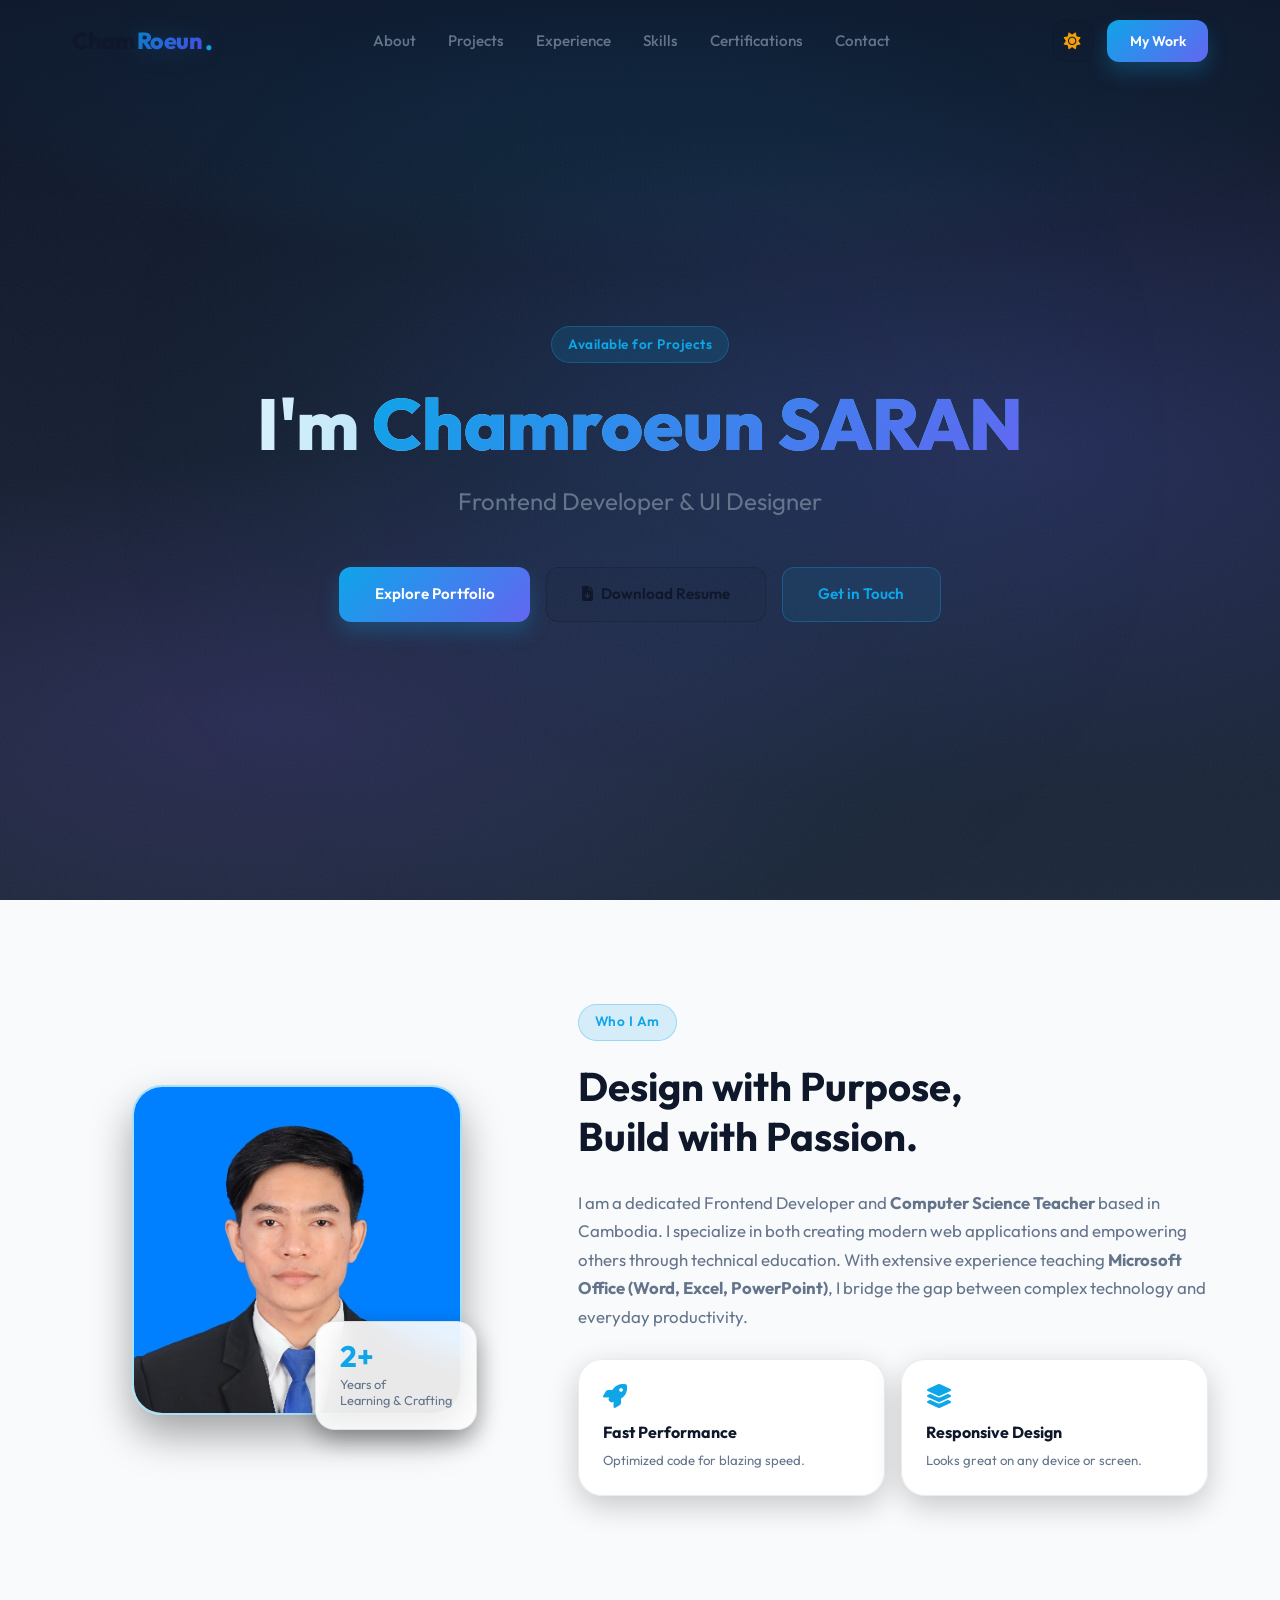
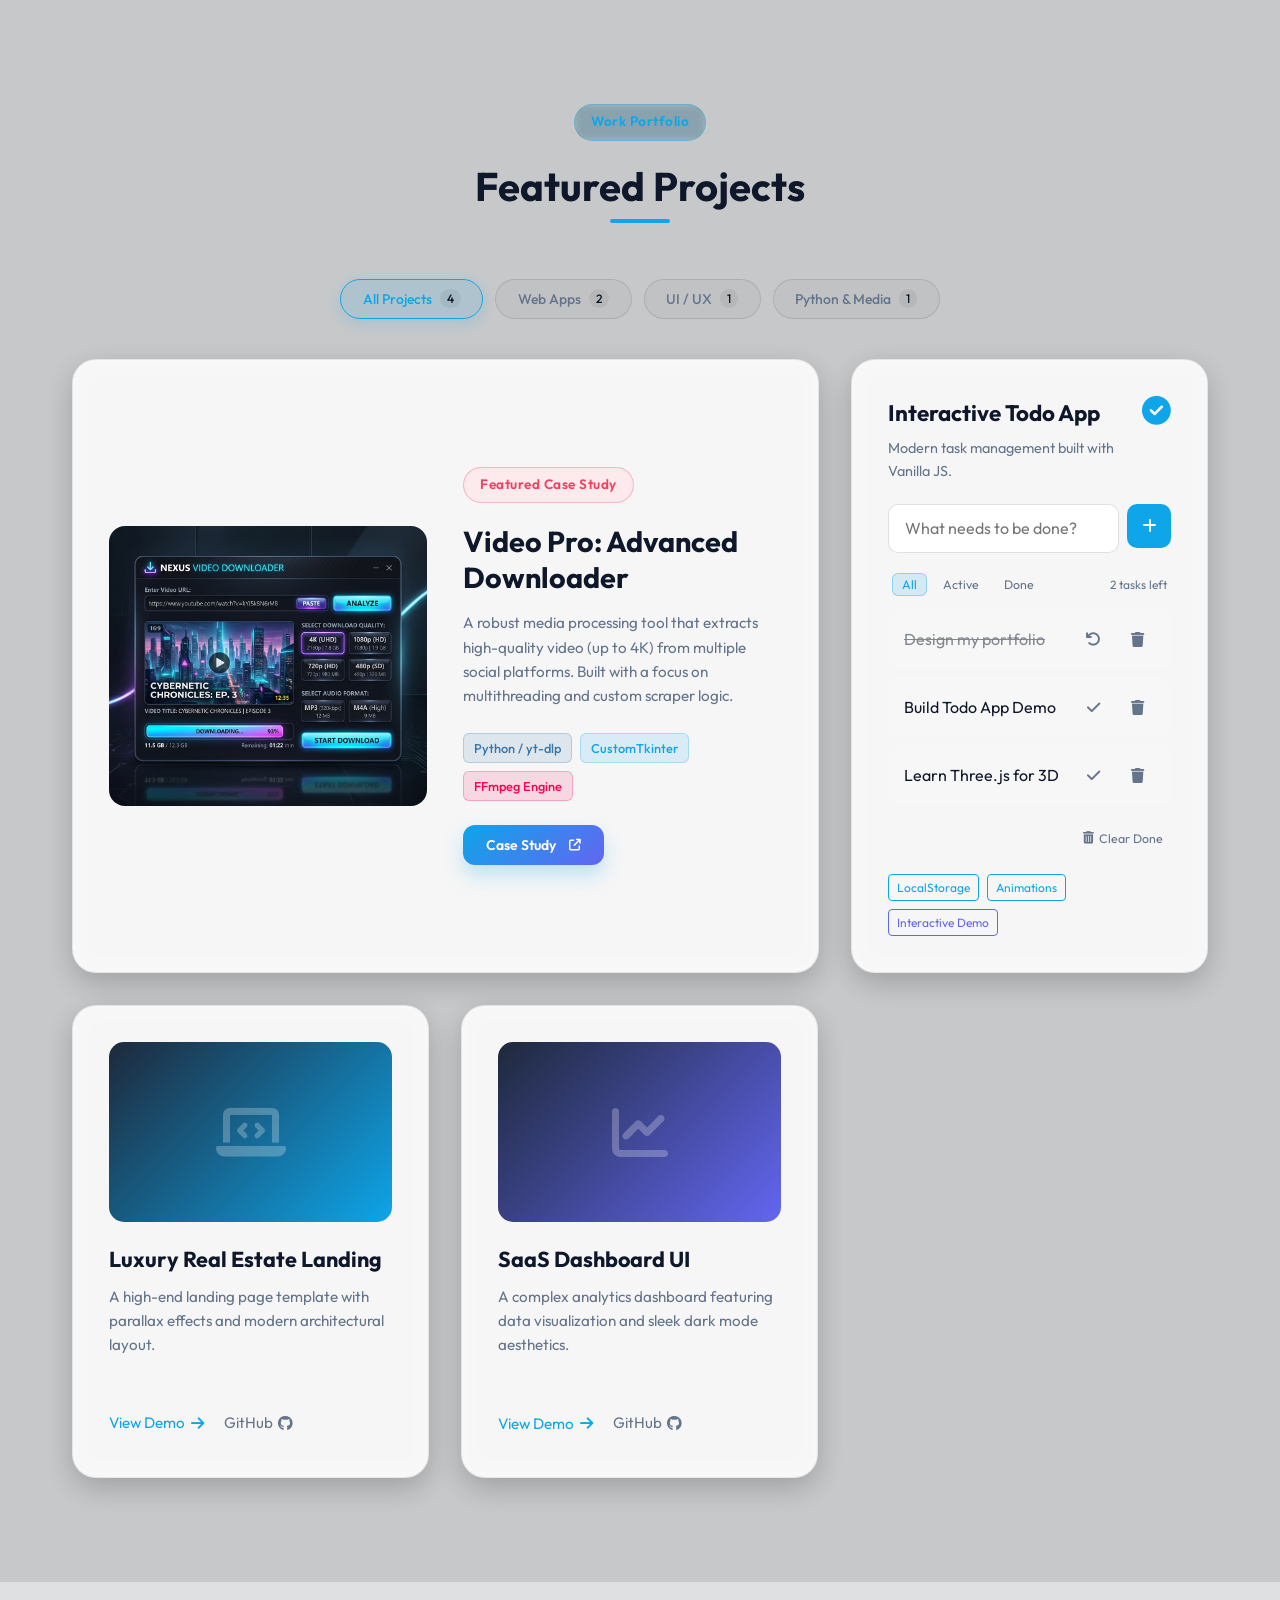
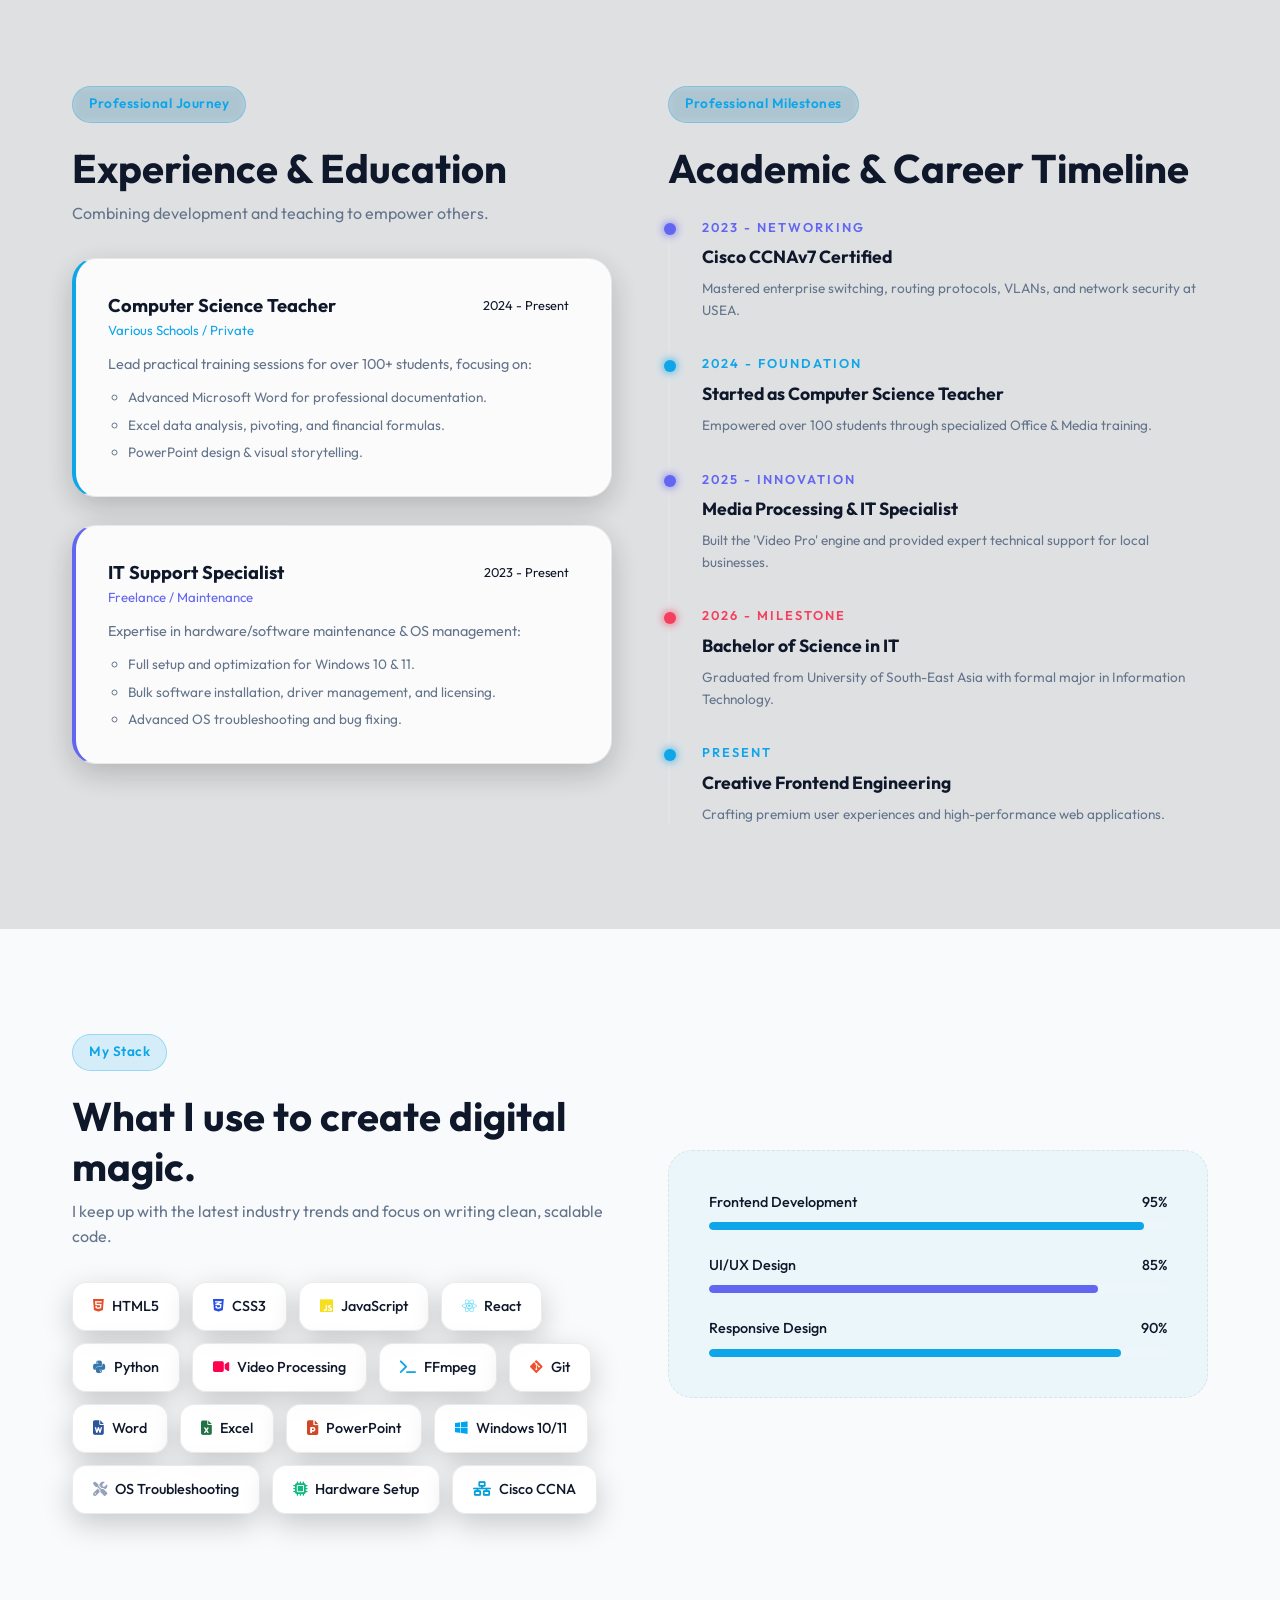
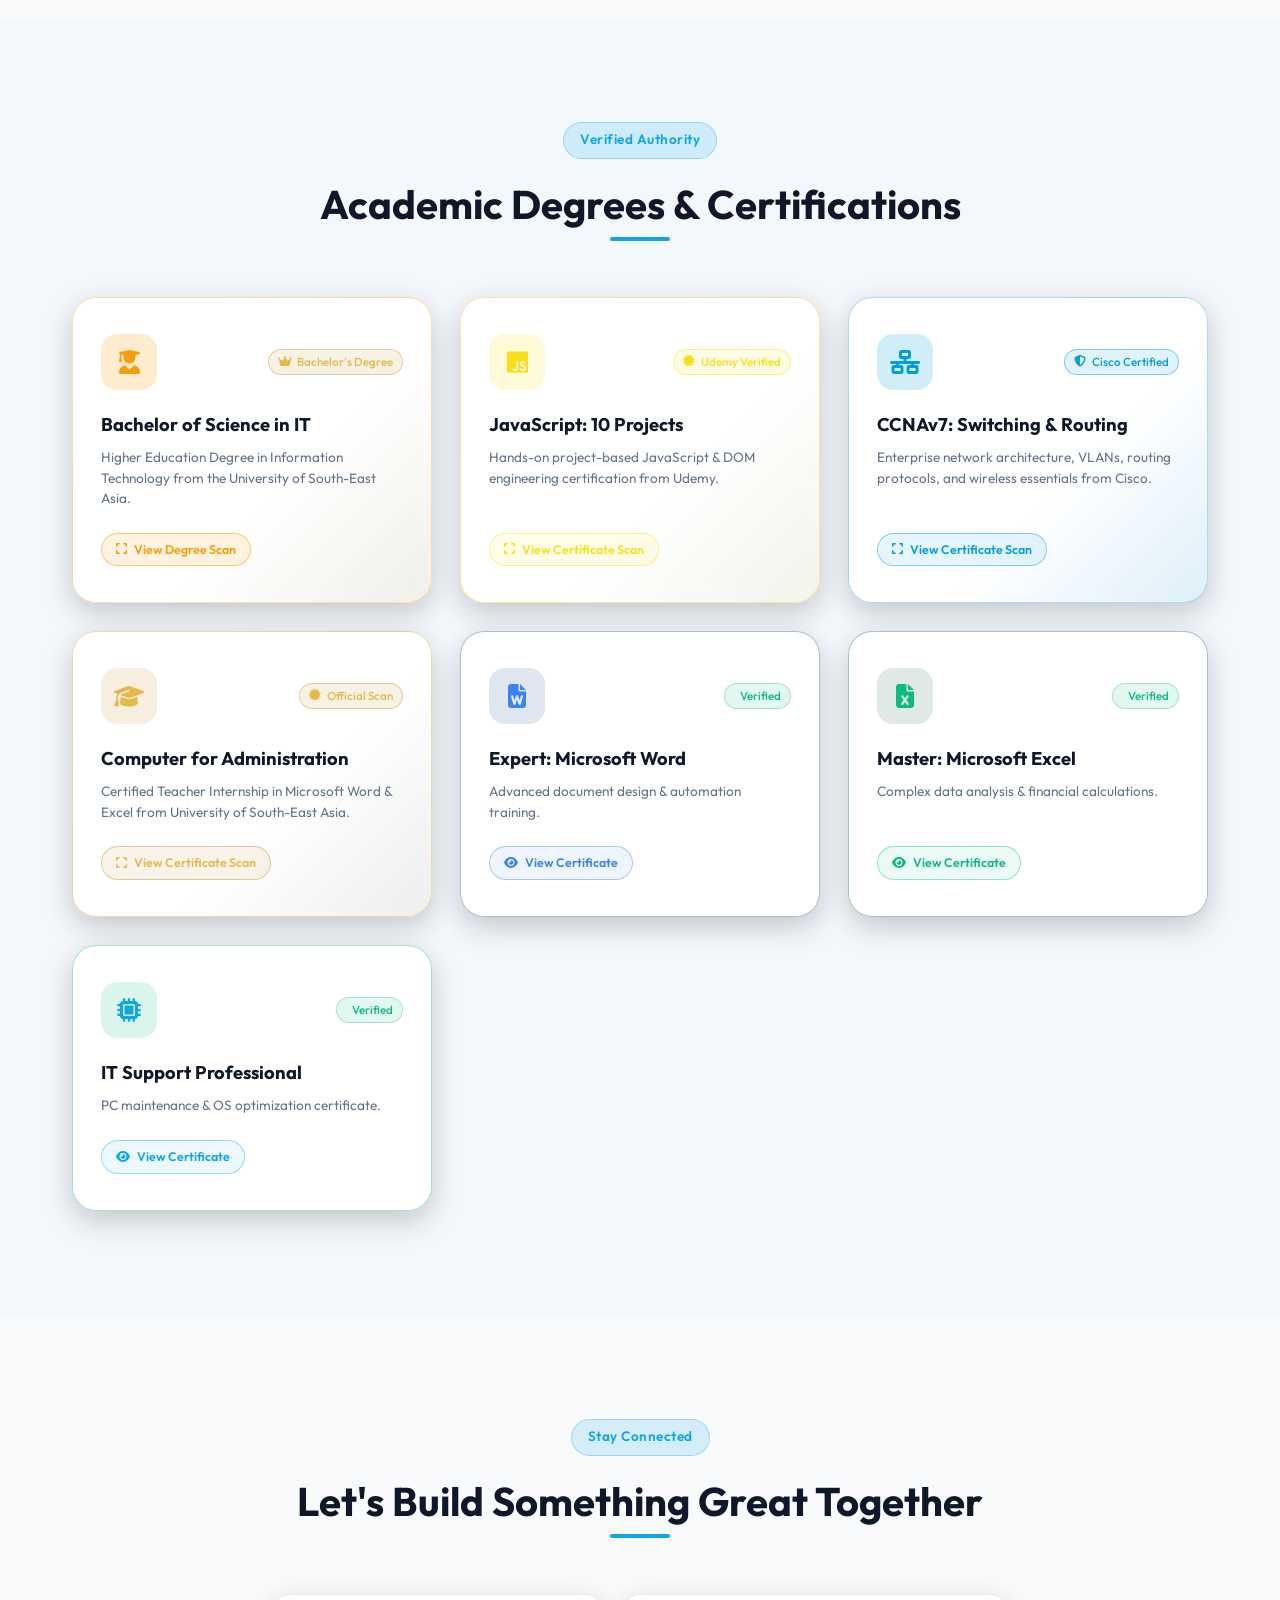
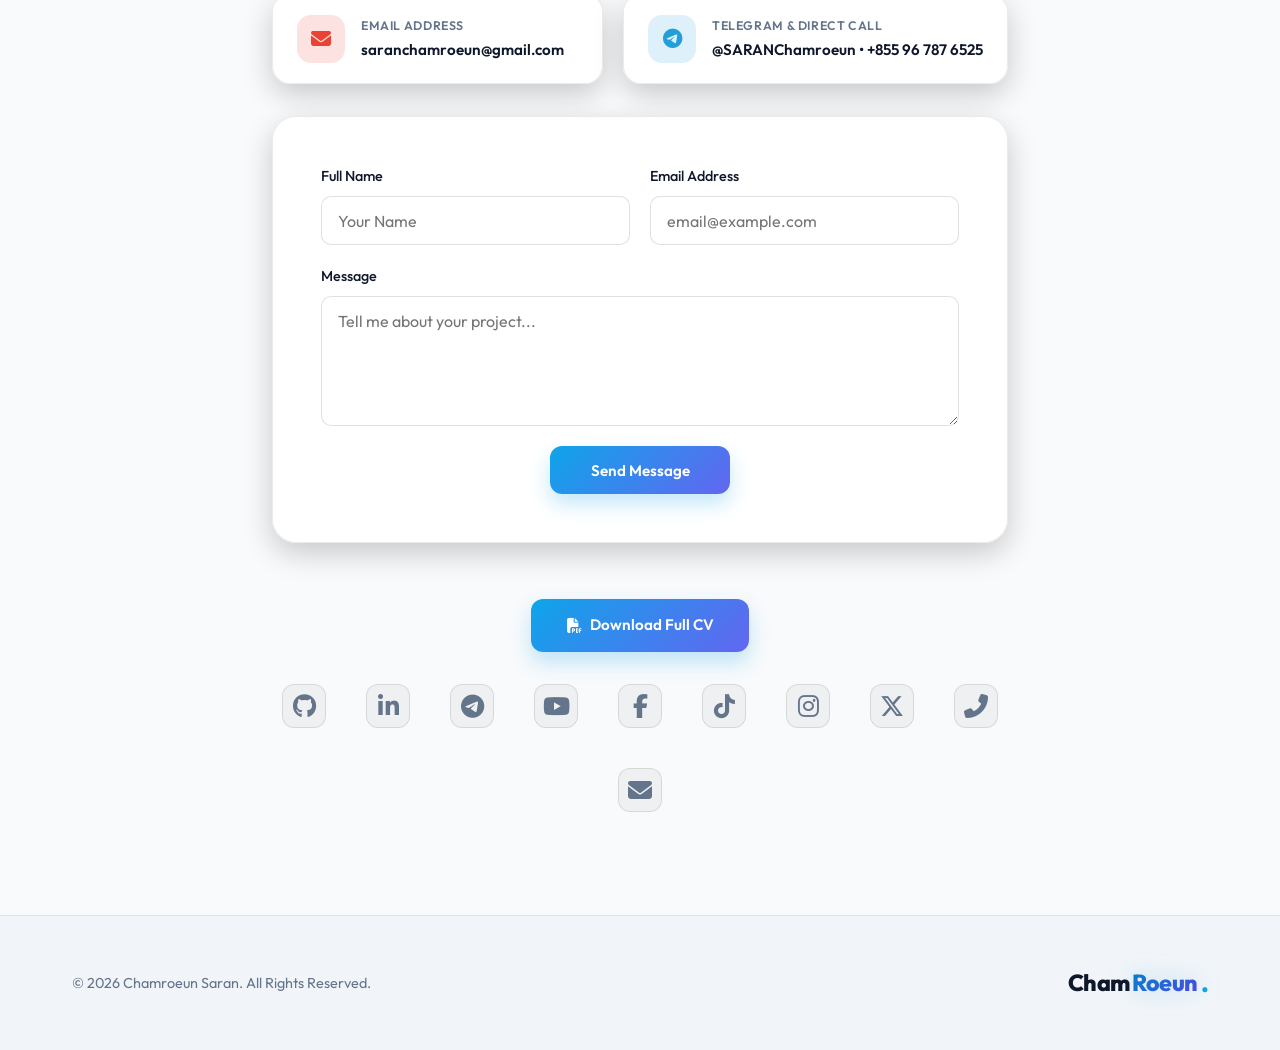
==== commit 87aa0094: "Update hero title casing, role subtitle to Computer Teacher, and footer copyright text" ====
--- a/index.html
+++ b/index.html
@@ -52,8 +52,8 @@
     <div class="hero-bg"></div>
     <div class="container hero-content">
       <span class="badge">Available for Projects</span>
-      <h1>I'm <span class="gradient-text">Chamroeun Saran</span></h1>
-      <p class="typing-text">Frontend Developer & <span id="changing-text">UI Designer</span></p>
+      <h1>I'm <span class="gradient-text">Chamroeun SARAN</span></h1>
+      <p class="typing-text">Frontend Developer & <span id="changing-text">Computer Teacher</span></p>
       <div class="hero-buttons">
         <a href="#projects" class="btn-primary">Explore Portfolio</a>
         <a href="assets/docs/resume.pdf" download class="btn-primary btn-outline"><i class="fas fa-file-download"></i> Download Resume</a>
@@ -627,7 +627,7 @@
   <!-- FOOTER -->
   <footer class="site-footer">
     <div class="container footer-content">
-      <p class="footer-copy">&copy; 2026 Chamroeun Saran. Designed with <i class="fas fa-heart text-accent"></i> in Cambodia.</p>
+      <p class="footer-copy">&copy; 2026 Chamroeun Saran. All Rights Reserved.</p>
       <div class="logo">Cham <span class="logo-highlight">Roeun</span><span class="logo-dot">.</span></div>
     </div>
   </footer>
